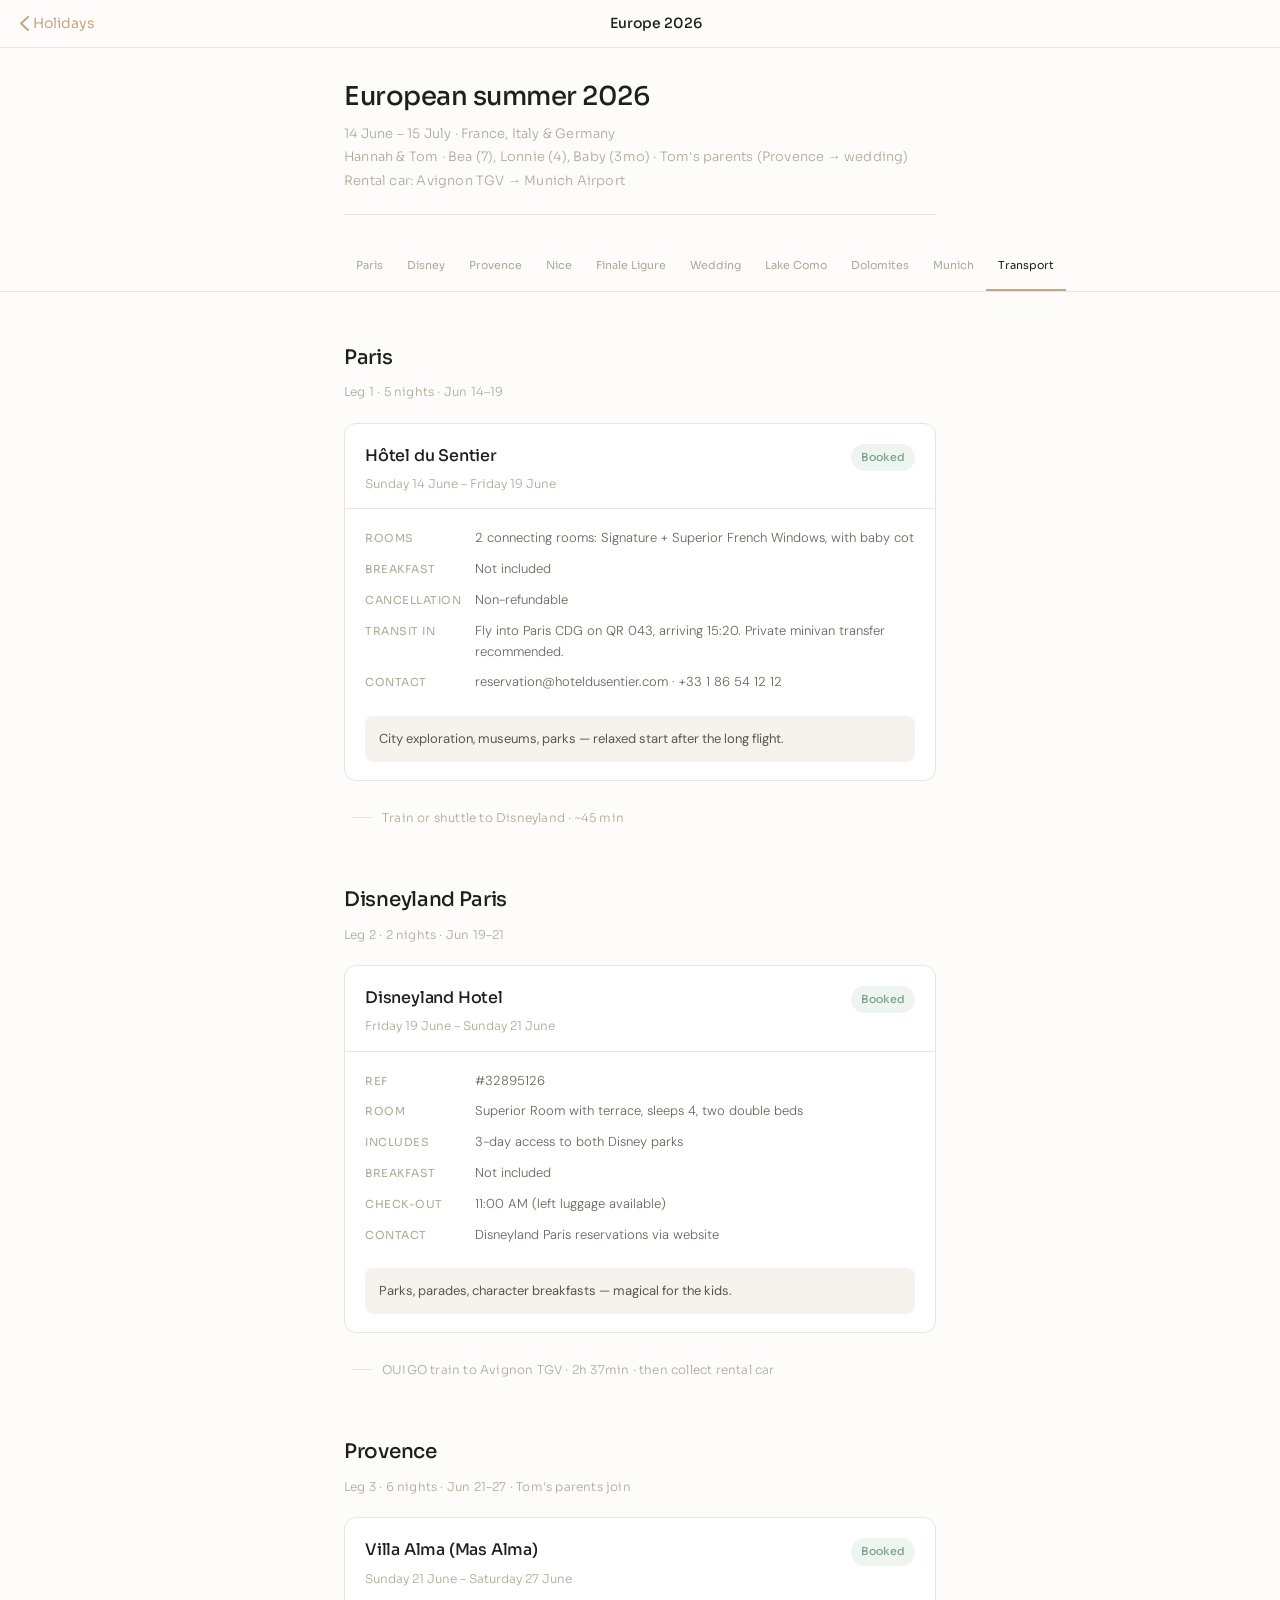
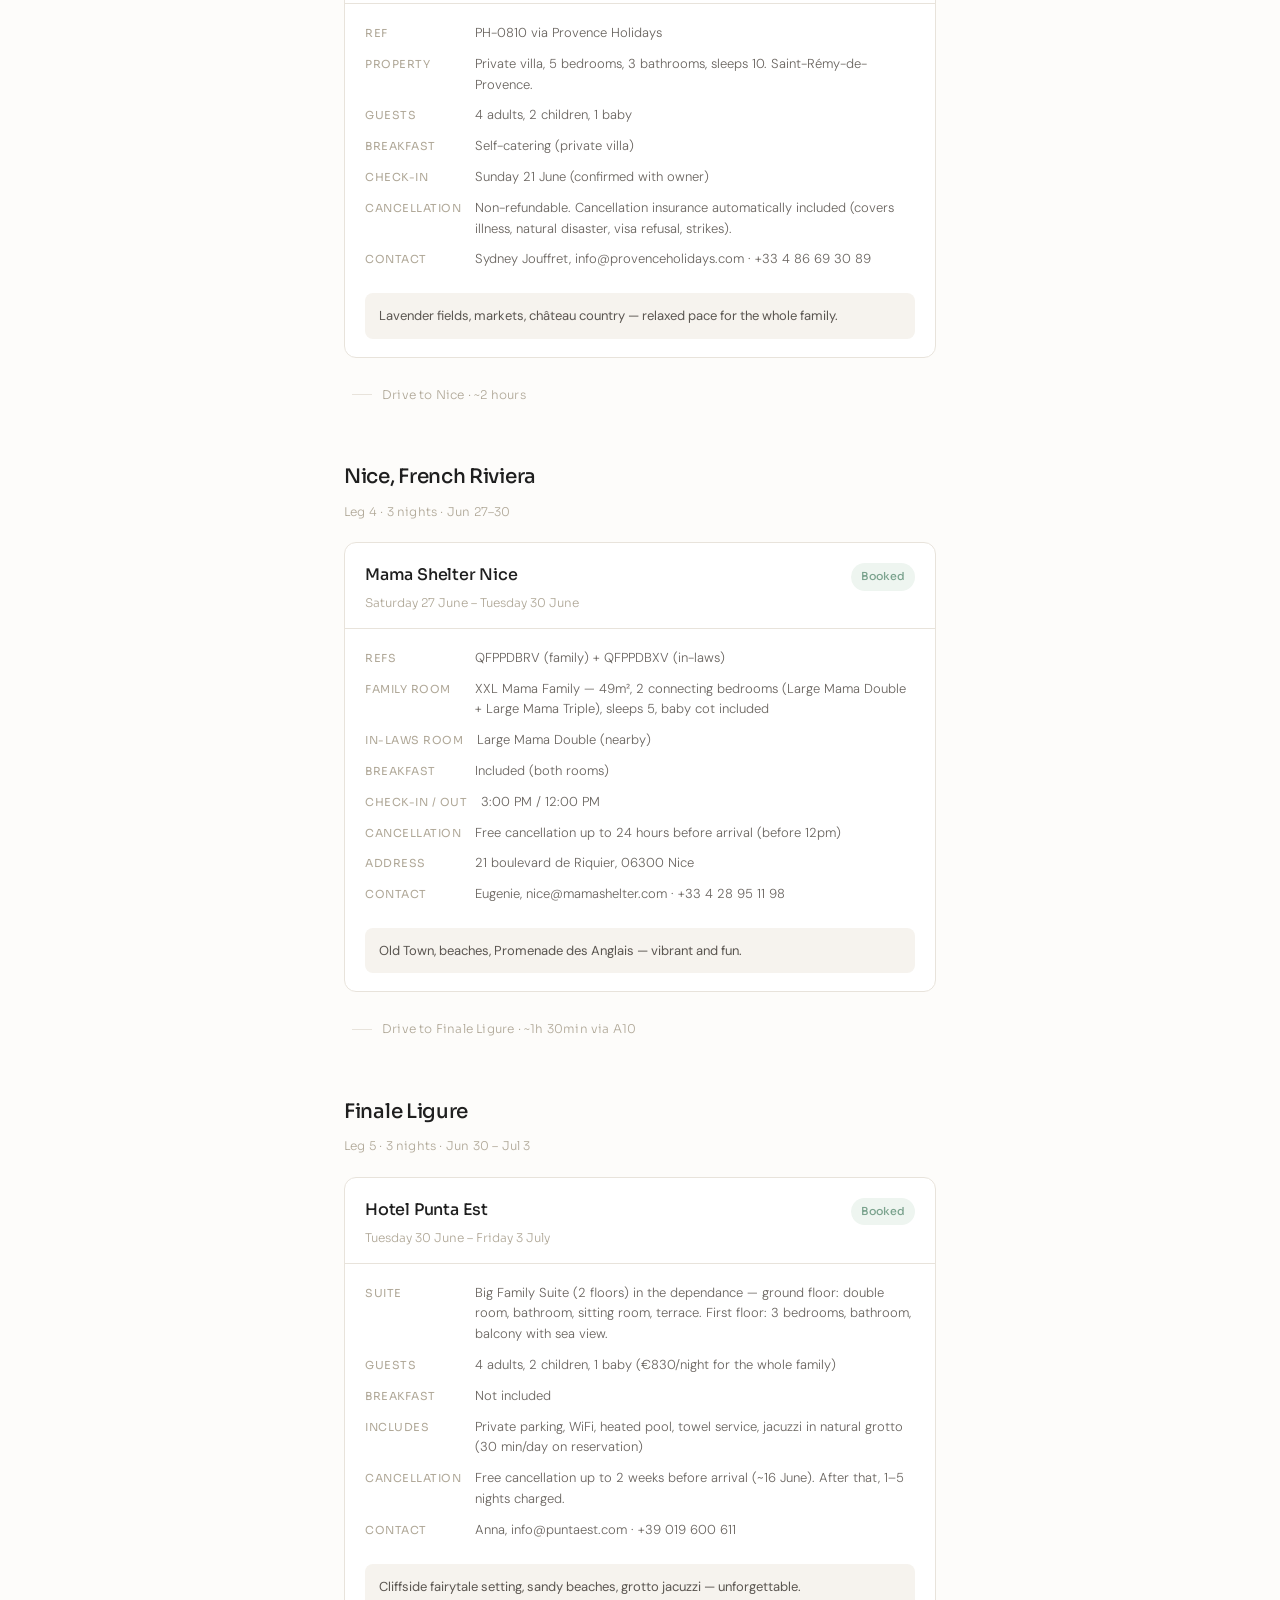
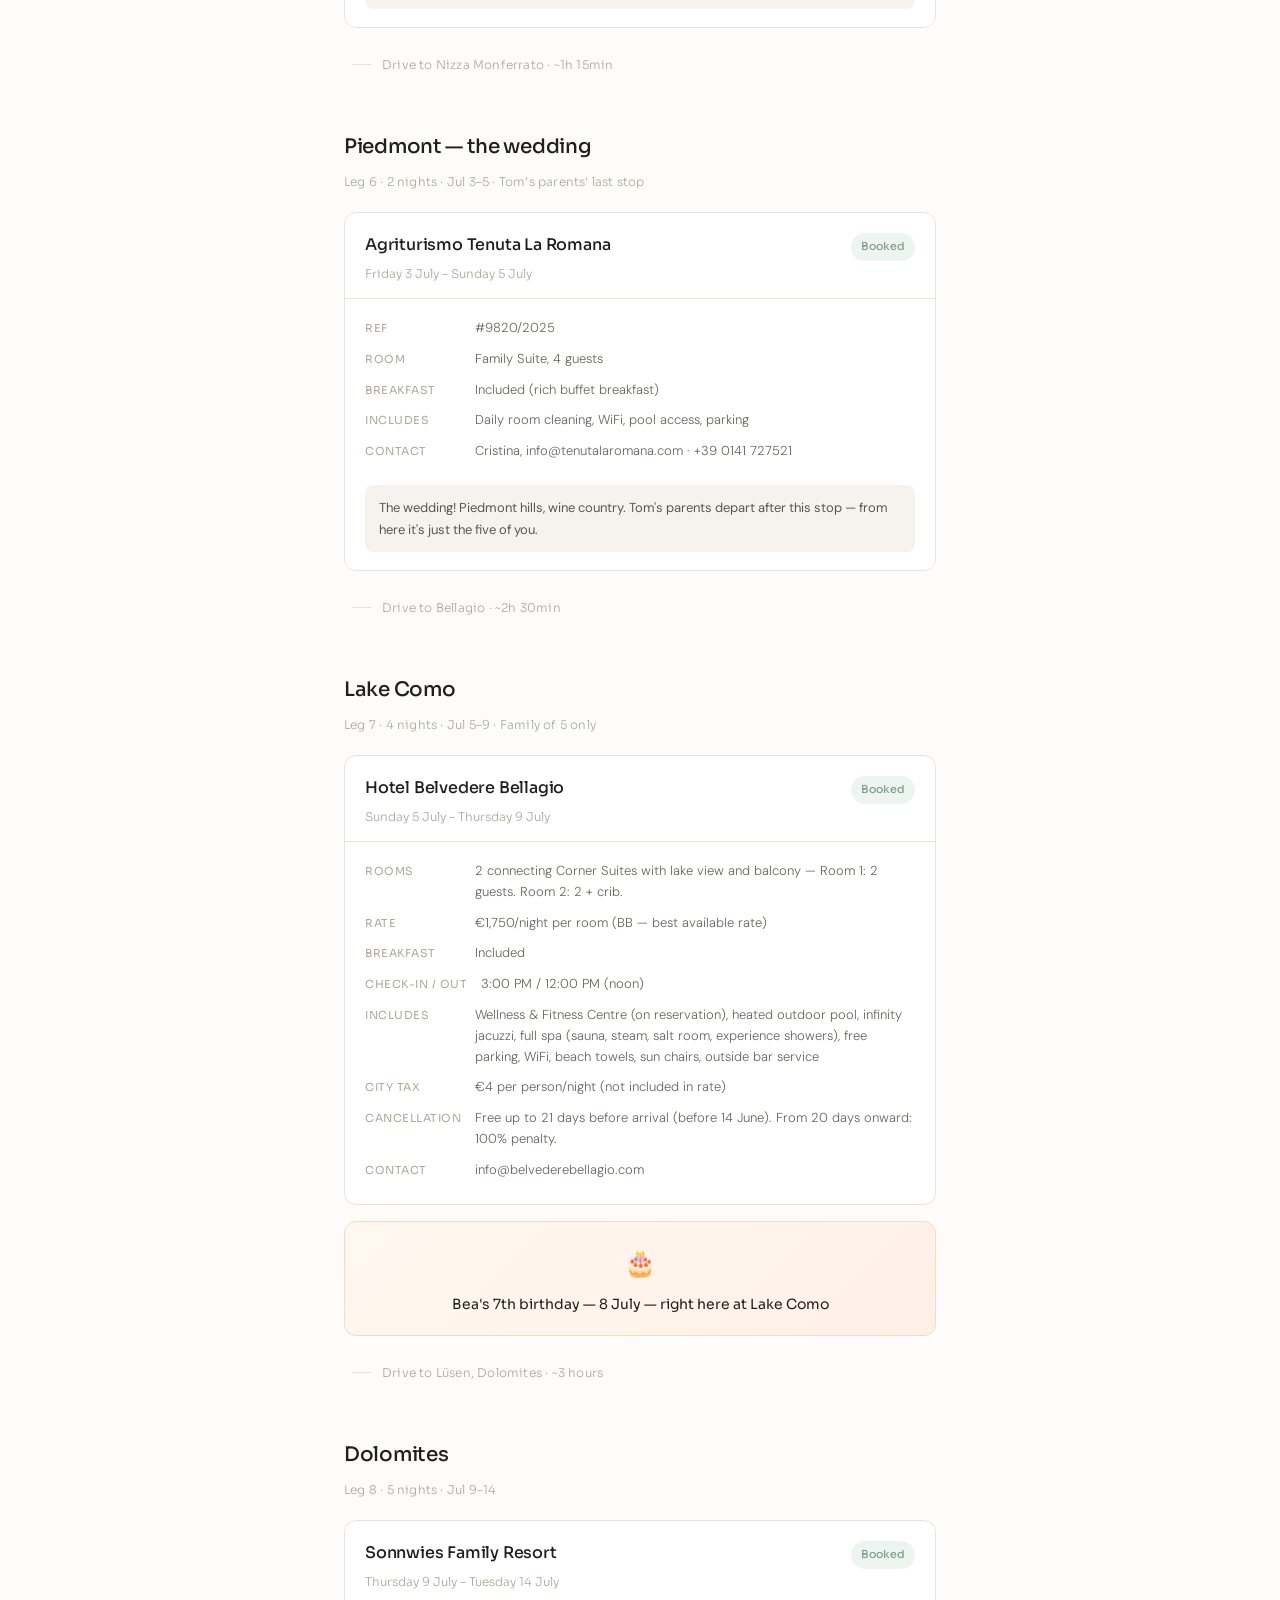
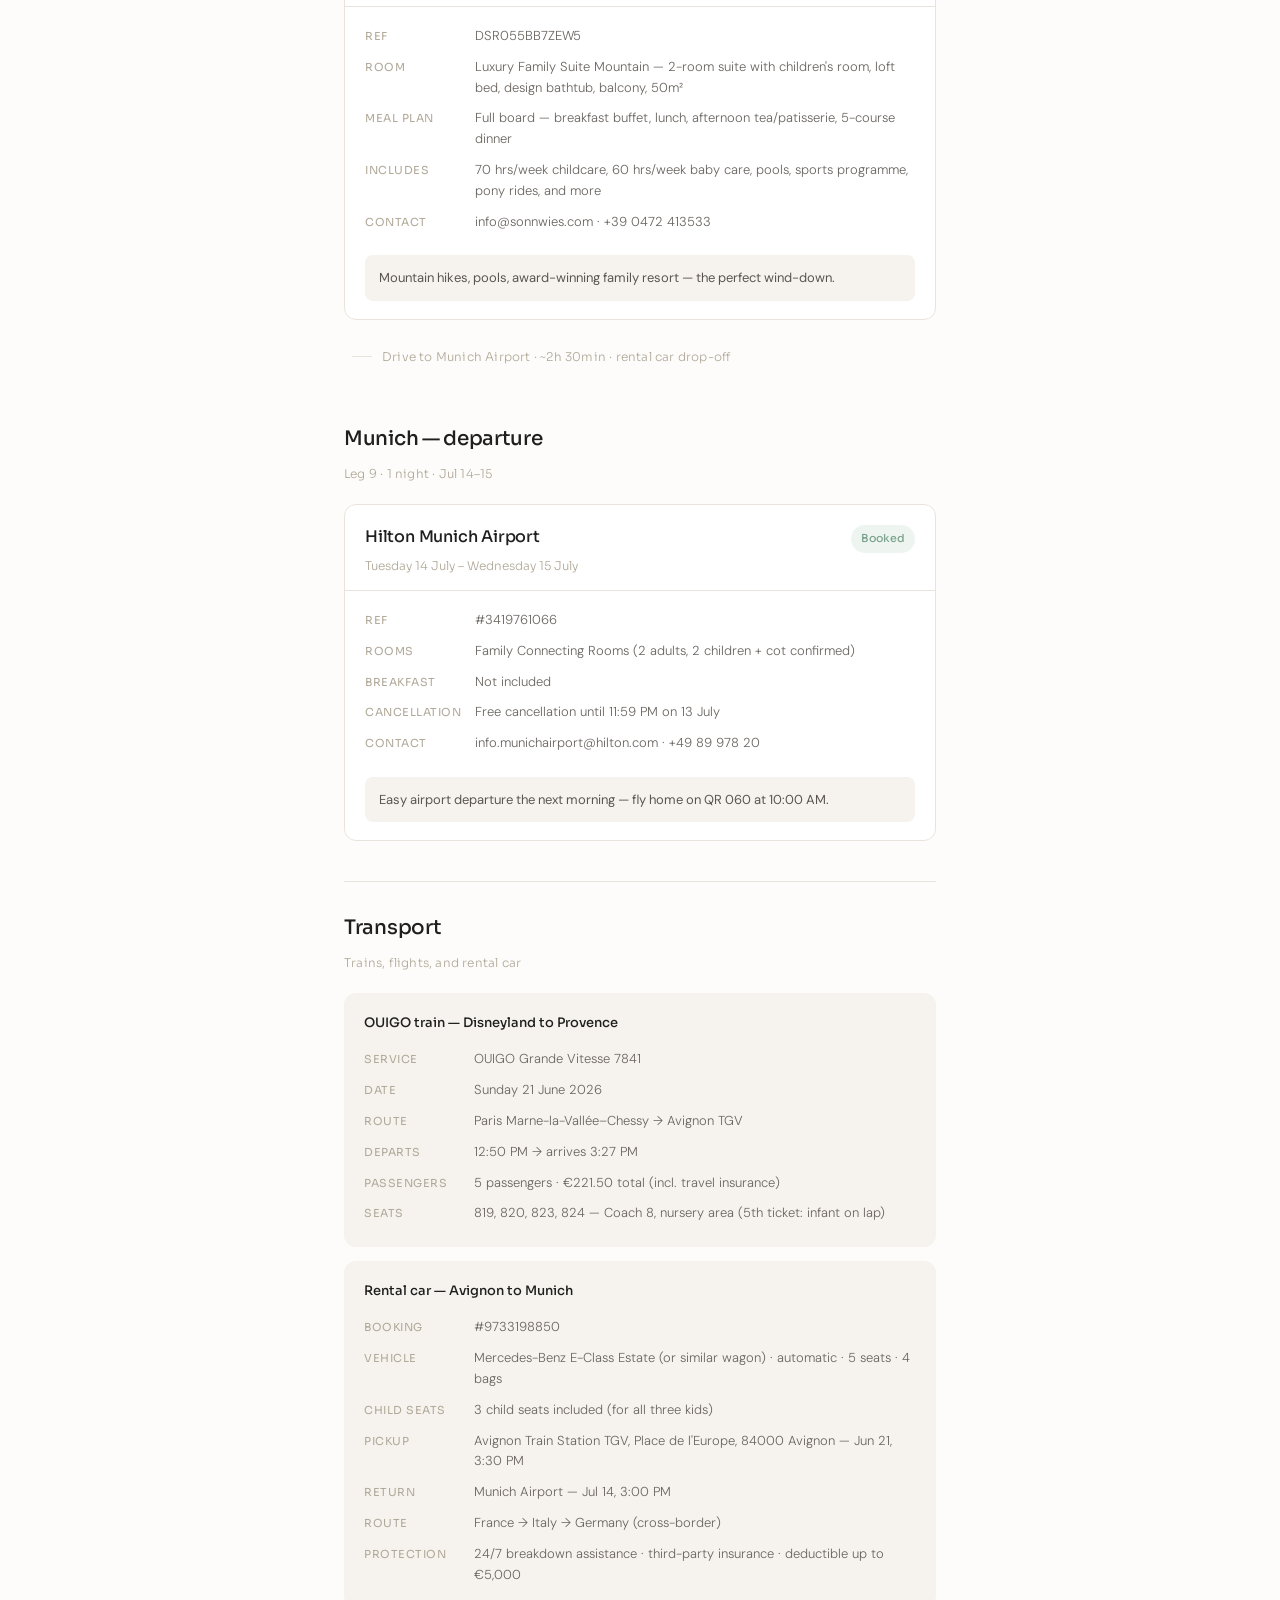
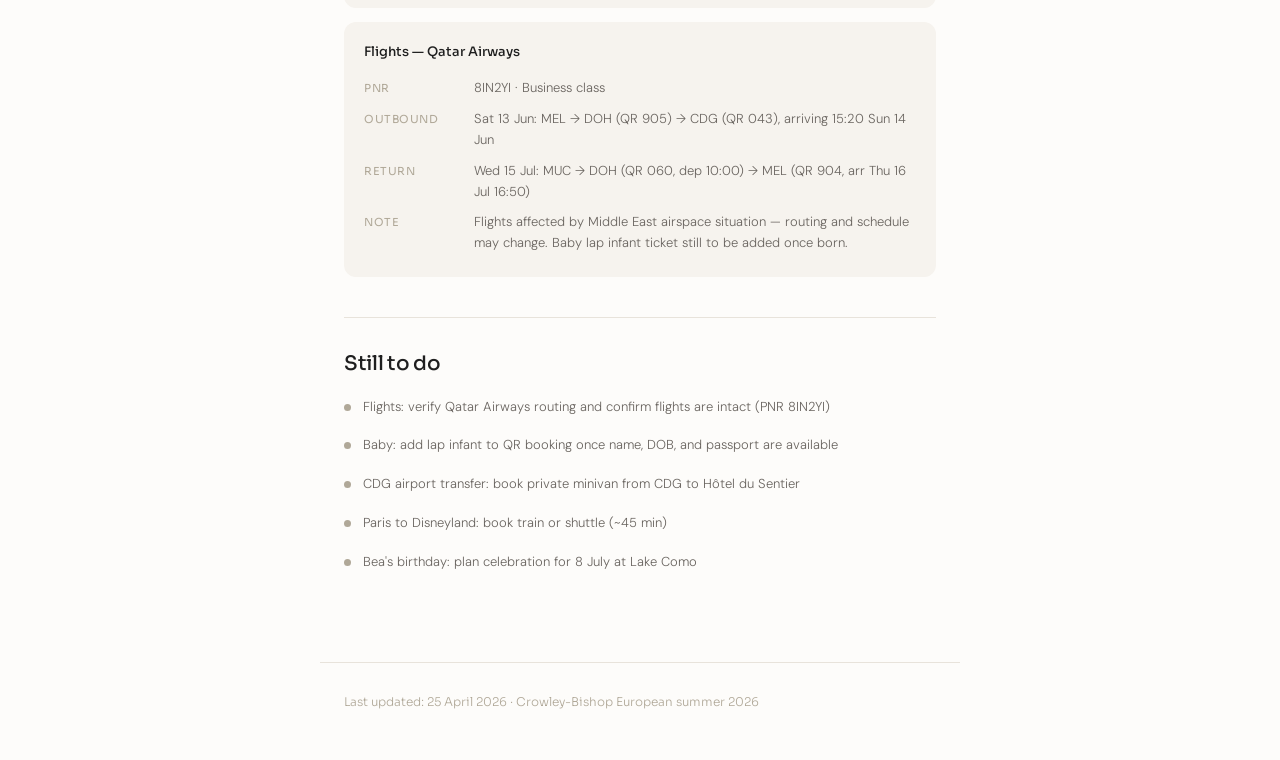
==== europe-2026.html @ 737104ac "Add files via upload" ====
<!DOCTYPE html>
<html lang="en">
<head>
<meta charset="UTF-8">
<meta name="viewport" content="width=device-width, initial-scale=1.0, viewport-fit=cover">
<title>European Summer 2026 — Hannah</title>
<link rel="manifest" href="/manifest.json">
<meta name="apple-mobile-web-app-capable" content="yes">
<meta name="apple-mobile-web-app-status-bar-style" content="default">
<meta name="apple-mobile-web-app-title" content="Hannah">
<meta name="theme-color" content="#FDFCFA">
<link rel="preconnect" href="https://fonts.googleapis.com">
<link href="https://fonts.googleapis.com/css2?family=Sora:wght@300;400;500&family=DM+Sans:opsz,wght@9..40,300;9..40,400;9..40,500&display=swap" rel="stylesheet">
<link rel="stylesheet" href="style.css">
<style>
  /* --- HERO --- */
  .hero {
    padding: 32px 24px 28px;
    max-width: 640px;
    margin: 0 auto;
    animation: fadeUp 0.8s ease both;
  }
  .hero h1 {
    font-family: var(--font-heading);
    font-weight: 500;
    font-size: 26px;
    color: var(--title);
    letter-spacing: -0.5px;
    line-height: 1.3;
    margin-bottom: 8px;
  }
  .hero .subtitle {
    font-family: var(--font-heading);
    font-weight: 300;
    font-size: 13px;
    color: var(--subtitle);
    letter-spacing: 0.2px;
    line-height: 1.8;
  }
  .hero .divider {
    width: 100%;
    height: 1px;
    background: var(--divider);
    margin: 22px 0 0;
  }

  /* --- ITINERARY NAV (scrollable, below site nav) --- */
  .sticky-nav {
    position: sticky;
    top: var(--nav-height);
    z-index: 100;
    background: rgba(253, 252, 250, 0.92);
    backdrop-filter: blur(12px);
    -webkit-backdrop-filter: blur(12px);
    border-bottom: 1px solid var(--divider);
    overflow-x: auto;
    scrollbar-width: none;
  }
  .sticky-nav::-webkit-scrollbar { display: none; }
  .nav-track {
    display: flex;
    gap: 0;
    max-width: 640px;
    margin: 0 auto;
    padding: 0 24px;
  }
  .nav-dot {
    flex-shrink: 0;
    padding: 13px 12px;
    font-family: var(--font-heading);
    font-size: 11px;
    font-weight: 400;
    color: var(--subtitle);
    cursor: pointer;
    border-bottom: 2px solid transparent;
    transition: all 0.3s ease;
    white-space: nowrap;
    text-decoration: none;
  }
  .nav-dot:hover, .nav-dot.active {
    color: var(--title);
    border-bottom-color: var(--accent-warm);
  }

  /* --- MAIN CONTENT --- */
  .content {
    max-width: 640px;
    margin: 0 auto;
    padding: 0 24px 80px;
  }

  /* --- SECTION HEADINGS --- */
  .section-heading {
    font-family: var(--font-heading);
    font-weight: 500;
    font-size: 20px;
    color: var(--title);
    margin: 48px 0 6px;
    letter-spacing: -0.3px;
  }
  .section-sub {
    font-family: var(--font-heading);
    font-weight: 300;
    font-size: 12px;
    color: var(--subtitle);
    margin-bottom: 20px;
    letter-spacing: 0.2px;
  }

  /* --- CARDS --- */
  .card {
    background: #fff;
    border: 1px solid var(--divider);
    border-radius: 12px;
    margin-bottom: 20px;
    overflow: hidden;
    animation: fadeUp 0.6s ease both;
  }
  .card-header {
    padding: 18px 20px 14px;
    display: flex;
    justify-content: space-between;
    align-items: flex-start;
    gap: 12px;
    border-bottom: 1px solid var(--divider);
  }
  .card-header-left { flex: 1; }
  .card-title {
    font-family: var(--font-heading);
    font-weight: 500;
    font-size: 16px;
    color: var(--title);
    letter-spacing: -0.2px;
  }
  .card-dates {
    font-family: var(--font-heading);
    font-weight: 300;
    font-size: 12px;
    color: var(--subtitle);
    margin-top: 3px;
  }
  .badge {
    font-family: var(--font-heading);
    font-size: 11px;
    font-weight: 500;
    padding: 4px 10px;
    border-radius: 20px;
    white-space: nowrap;
    flex-shrink: 0;
    margin-top: 2px;
  }
  .badge-booked { background: var(--badge-booked-bg); color: var(--badge-booked); }
  .badge-action { background: var(--badge-action-bg); color: var(--badge-action); }

  .card-body { padding: 14px 20px 18px; }
  .detail-row {
    display: flex;
    padding: 5px 0;
    gap: 14px;
    align-items: baseline;
  }
  .detail-label {
    font-family: var(--font-heading);
    font-weight: 400;
    font-size: 11px;
    color: var(--subtitle);
    text-transform: uppercase;
    letter-spacing: 0.5px;
    min-width: 96px;
    flex-shrink: 0;
  }
  .detail-value {
    font-size: 13px;
    color: var(--body);
    line-height: 1.6;
  }
  .detail-value.highlight {
    color: var(--title);
    font-weight: 400;
  }
  .card-note {
    background: var(--callout-bg);
    margin: 0 20px 18px;
    padding: 12px 14px;
    border-radius: 8px;
    font-size: 13px;
    font-weight: 400;
    color: var(--callout-text);
    line-height: 1.65;
  }

  /* --- TRANSIT PILLS --- */
  .transit {
    display: flex;
    align-items: center;
    gap: 10px;
    padding: 6px 0 6px 8px;
    margin-bottom: 20px;
  }
  .transit-line {
    width: 20px;
    height: 1px;
    background: var(--divider);
    flex-shrink: 0;
  }
  .transit-text {
    font-family: var(--font-heading);
    font-size: 12px;
    font-weight: 300;
    color: var(--subtitle);
    letter-spacing: 0.2px;
  }

  /* --- BIRTHDAY CALLOUT --- */
  .birthday-callout {
    background: linear-gradient(135deg, #FFF8F0 0%, #FFF0E6 100%);
    border: 1px solid #F0DCC8;
    border-radius: 12px;
    padding: 18px 20px;
    margin: -4px 0 20px;
    text-align: center;
  }
  .birthday-callout .emoji { font-size: 26px; margin-bottom: 6px; }
  .birthday-callout .text {
    font-family: var(--font-heading);
    font-size: 14px;
    font-weight: 400;
    color: var(--title);
  }

  /* --- INFO CARDS (transport section) --- */
  .info-card {
    background: var(--callout-bg);
    border-radius: 12px;
    padding: 18px 20px;
    margin-bottom: 14px;
  }
  .info-card-title {
    font-family: var(--font-heading);
    font-weight: 500;
    font-size: 13px;
    color: var(--title);
    margin-bottom: 10px;
  }

  /* --- TODO LIST --- */
  .open-items {
    margin-top: 40px;
    padding-top: 28px;
    border-top: 1px solid var(--divider);
  }
  .todo-item {
    display: flex;
    gap: 12px;
    padding: 9px 0;
    align-items: flex-start;
  }
  .todo-dot {
    width: 7px;
    height: 7px;
    border-radius: 50%;
    margin-top: 7px;
    flex-shrink: 0;
    background: var(--subtitle);
  }
  .todo-text { font-size: 13px; line-height: 1.6; }

  /* --- FOOTER --- */
  .footer {
    max-width: 640px;
    margin: 0 auto;
    padding: 28px 24px 48px;
    border-top: 1px solid var(--divider);
    font-family: var(--font-heading);
    font-size: 12px;
    font-weight: 300;
    color: var(--subtitle);
  }

  /* --- RESPONSIVE --- */
  @media (max-width: 480px) {
    .hero { padding: 28px 20px 22px; }
    .hero h1 { font-size: 22px; }
    .content { padding: 0 20px 60px; }
    .nav-track { padding: 0 16px; }
    .card-header { padding: 14px 16px 12px; }
    .card-body { padding: 12px 16px 16px; }
    .card-note { margin: 0 16px 16px; }
    .detail-row { flex-direction: column; gap: 2px; }
    .detail-label { min-width: unset; }
    .info-card { padding: 16px; }
  }
</style>
</head>
<body>

<!-- Site nav -->
<nav class="site-nav">
  <a class="site-nav-back" href="holidays.html">
    <svg viewBox="0 0 9 15"><polyline points="8,1 1,7.5 8,14"/></svg>
    Holidays
  </a>
  <span class="site-nav-title">Europe 2026</span>
</nav>

<!-- HERO -->
<div class="hero">
  <h1>European summer 2026</h1>
  <div class="subtitle">
    14 June – 15 July  ·  France, Italy &amp; Germany<br>
    Hannah &amp; Tom  ·  Bea (7), Lonnie (4), Baby (3mo)  ·  Tom's parents (Provence → wedding)<br>
    Rental car: Avignon TGV → Munich Airport
  </div>
  <div class="divider"></div>
</div>

<!-- ITINERARY NAV -->
<nav class="sticky-nav">
  <div class="nav-track">
    <a class="nav-dot" href="#paris">Paris</a>
    <a class="nav-dot" href="#disney">Disney</a>
    <a class="nav-dot" href="#provence">Provence</a>
    <a class="nav-dot" href="#nice">Nice</a>
    <a class="nav-dot" href="#finale">Finale Ligure</a>
    <a class="nav-dot" href="#wedding">Wedding</a>
    <a class="nav-dot" href="#como">Lake Como</a>
    <a class="nav-dot" href="#dolomites">Dolomites</a>
    <a class="nav-dot" href="#munich">Munich</a>
    <a class="nav-dot" href="#transport">Transport</a>
  </div>
</nav>

<div class="content">

  <!-- 1. PARIS -->
  <div id="paris">
    <h2 class="section-heading">Paris</h2>
    <div class="section-sub">Leg 1  ·  5 nights  ·  Jun 14–19</div>
  </div>

  <div class="card" style="animation-delay:0.05s">
    <div class="card-header">
      <div class="card-header-left">
        <div class="card-title">Hôtel du Sentier</div>
        <div class="card-dates">Sunday 14 June – Friday 19 June</div>
      </div>
      <span class="badge badge-booked">Booked</span>
    </div>
    <div class="card-body">
      <div class="detail-row"><span class="detail-label">Rooms</span><span class="detail-value">2 connecting rooms: Signature + Superior French Windows, with baby cot</span></div>
      <div class="detail-row"><span class="detail-label">Breakfast</span><span class="detail-value">Not included</span></div>
      <div class="detail-row"><span class="detail-label">Cancellation</span><span class="detail-value">Non-refundable</span></div>
      <div class="detail-row"><span class="detail-label">Transit in</span><span class="detail-value">Fly into Paris CDG on QR 043, arriving 15:20. Private minivan transfer recommended.</span></div>
      <div class="detail-row"><span class="detail-label">Contact</span><span class="detail-value">reservation@hoteldusentier.com · +33 1 86 54 12 12</span></div>
    </div>
    <div class="card-note">City exploration, museums, parks — relaxed start after the long flight.</div>
  </div>

  <div class="transit">
    <div class="transit-line"></div>
    <span class="transit-text">Train or shuttle to Disneyland · ~45 min</span>
  </div>

  <!-- 2. DISNEYLAND -->
  <div id="disney">
    <h2 class="section-heading">Disneyland Paris</h2>
    <div class="section-sub">Leg 2  ·  2 nights  ·  Jun 19–21</div>
  </div>

  <div class="card" style="animation-delay:0.1s">
    <div class="card-header">
      <div class="card-header-left">
        <div class="card-title">Disneyland Hotel</div>
        <div class="card-dates">Friday 19 June – Sunday 21 June</div>
      </div>
      <span class="badge badge-booked">Booked</span>
    </div>
    <div class="card-body">
      <div class="detail-row"><span class="detail-label">Ref</span><span class="detail-value">#32895126</span></div>
      <div class="detail-row"><span class="detail-label">Room</span><span class="detail-value">Superior Room with terrace, sleeps 4, two double beds</span></div>
      <div class="detail-row"><span class="detail-label">Includes</span><span class="detail-value">3-day access to both Disney parks</span></div>
      <div class="detail-row"><span class="detail-label">Breakfast</span><span class="detail-value">Not included</span></div>
      <div class="detail-row"><span class="detail-label">Check-out</span><span class="detail-value">11:00 AM (left luggage available)</span></div>
      <div class="detail-row"><span class="detail-label">Contact</span><span class="detail-value">Disneyland Paris reservations via website</span></div>
    </div>
    <div class="card-note">Parks, parades, character breakfasts — magical for the kids.</div>
  </div>

  <div class="transit">
    <div class="transit-line"></div>
    <span class="transit-text">OUIGO train to Avignon TGV · 2h 37min · then collect rental car</span>
  </div>

  <!-- 3. PROVENCE -->
  <div id="provence">
    <h2 class="section-heading">Provence</h2>
    <div class="section-sub">Leg 3  ·  6 nights  ·  Jun 21–27  ·  Tom's parents join</div>
  </div>

  <div class="card" style="animation-delay:0.15s">
    <div class="card-header">
      <div class="card-header-left">
        <div class="card-title">Villa Alma (Mas Alma)</div>
        <div class="card-dates">Sunday 21 June – Saturday 27 June</div>
      </div>
      <span class="badge badge-booked">Booked</span>
    </div>
    <div class="card-body">
      <div class="detail-row"><span class="detail-label">Ref</span><span class="detail-value">PH-0810 via Provence Holidays</span></div>
      <div class="detail-row"><span class="detail-label">Property</span><span class="detail-value">Private villa, 5 bedrooms, 3 bathrooms, sleeps 10. Saint-Rémy-de-Provence.</span></div>
      <div class="detail-row"><span class="detail-label">Guests</span><span class="detail-value">4 adults, 2 children, 1 baby</span></div>
      <div class="detail-row"><span class="detail-label">Breakfast</span><span class="detail-value">Self-catering (private villa)</span></div>
      <div class="detail-row"><span class="detail-label">Check-in</span><span class="detail-value">Sunday 21 June (confirmed with owner)</span></div>
      <div class="detail-row"><span class="detail-label">Cancellation</span><span class="detail-value">Non-refundable. Cancellation insurance automatically included (covers illness, natural disaster, visa refusal, strikes).</span></div>
      <div class="detail-row"><span class="detail-label">Contact</span><span class="detail-value">Sydney Jouffret, info@provenceholidays.com · +33 4 86 69 30 89</span></div>
    </div>
    <div class="card-note">Lavender fields, markets, château country — relaxed pace for the whole family.</div>
  </div>

  <div class="transit">
    <div class="transit-line"></div>
    <span class="transit-text">Drive to Nice · ~2 hours</span>
  </div>

  <!-- 4. NICE -->
  <div id="nice">
    <h2 class="section-heading">Nice, French Riviera</h2>
    <div class="section-sub">Leg 4  ·  3 nights  ·  Jun 27–30</div>
  </div>

  <div class="card" style="animation-delay:0.2s">
    <div class="card-header">
      <div class="card-header-left">
        <div class="card-title">Mama Shelter Nice</div>
        <div class="card-dates">Saturday 27 June – Tuesday 30 June</div>
      </div>
      <span class="badge badge-booked">Booked</span>
    </div>
    <div class="card-body">
      <div class="detail-row"><span class="detail-label">Refs</span><span class="detail-value">QFPPDBRV (family) + QFPPDBXV (in-laws)</span></div>
      <div class="detail-row"><span class="detail-label">Family room</span><span class="detail-value">XXL Mama Family — 49m², 2 connecting bedrooms (Large Mama Double + Large Mama Triple), sleeps 5, baby cot included</span></div>
      <div class="detail-row"><span class="detail-label">In-laws room</span><span class="detail-value">Large Mama Double (nearby)</span></div>
      <div class="detail-row"><span class="detail-label">Breakfast</span><span class="detail-value">Included (both rooms)</span></div>
      <div class="detail-row"><span class="detail-label">Check-in / out</span><span class="detail-value">3:00 PM / 12:00 PM</span></div>
      <div class="detail-row"><span class="detail-label">Cancellation</span><span class="detail-value">Free cancellation up to 24 hours before arrival (before 12pm)</span></div>
      <div class="detail-row"><span class="detail-label">Address</span><span class="detail-value">21 boulevard de Riquier, 06300 Nice</span></div>
      <div class="detail-row"><span class="detail-label">Contact</span><span class="detail-value">Eugenie, nice@mamashelter.com · +33 4 28 95 11 98</span></div>
    </div>
    <div class="card-note">Old Town, beaches, Promenade des Anglais — vibrant and fun.</div>
  </div>

  <div class="transit">
    <div class="transit-line"></div>
    <span class="transit-text">Drive to Finale Ligure · ~1h 30min via A10</span>
  </div>

  <!-- 5. FINALE LIGURE -->
  <div id="finale">
    <h2 class="section-heading">Finale Ligure</h2>
    <div class="section-sub">Leg 5  ·  3 nights  ·  Jun 30 – Jul 3</div>
  </div>

  <div class="card" style="animation-delay:0.25s">
    <div class="card-header">
      <div class="card-header-left">
        <div class="card-title">Hotel Punta Est</div>
        <div class="card-dates">Tuesday 30 June – Friday 3 July</div>
      </div>
      <span class="badge badge-booked">Booked</span>
    </div>
    <div class="card-body">
      <div class="detail-row"><span class="detail-label">Suite</span><span class="detail-value">Big Family Suite (2 floors) in the dependance — ground floor: double room, bathroom, sitting room, terrace. First floor: 3 bedrooms, bathroom, balcony with sea view.</span></div>
      <div class="detail-row"><span class="detail-label">Guests</span><span class="detail-value">4 adults, 2 children, 1 baby (€830/night for the whole family)</span></div>
      <div class="detail-row"><span class="detail-label">Breakfast</span><span class="detail-value">Not included</span></div>
      <div class="detail-row"><span class="detail-label">Includes</span><span class="detail-value">Private parking, WiFi, heated pool, towel service, jacuzzi in natural grotto (30 min/day on reservation)</span></div>
      <div class="detail-row"><span class="detail-label">Cancellation</span><span class="detail-value">Free cancellation up to 2 weeks before arrival (~16 June). After that, 1–5 nights charged.</span></div>
      <div class="detail-row"><span class="detail-label">Contact</span><span class="detail-value">Anna, info@puntaest.com · +39 019 600 611</span></div>
    </div>
    <div class="card-note">Cliffside fairytale setting, sandy beaches, grotto jacuzzi — unforgettable.</div>
  </div>

  <div class="transit">
    <div class="transit-line"></div>
    <span class="transit-text">Drive to Nizza Monferrato · ~1h 15min</span>
  </div>

  <!-- 6. WEDDING -->
  <div id="wedding">
    <h2 class="section-heading">Piedmont — the wedding</h2>
    <div class="section-sub">Leg 6  ·  2 nights  ·  Jul 3–5  ·  Tom's parents' last stop</div>
  </div>

  <div class="card" style="animation-delay:0.3s">
    <div class="card-header">
      <div class="card-header-left">
        <div class="card-title">Agriturismo Tenuta La Romana</div>
        <div class="card-dates">Friday 3 July – Sunday 5 July</div>
      </div>
      <span class="badge badge-booked">Booked</span>
    </div>
    <div class="card-body">
      <div class="detail-row"><span class="detail-label">Ref</span><span class="detail-value">#9820/2025</span></div>
      <div class="detail-row"><span class="detail-label">Room</span><span class="detail-value">Family Suite, 4 guests</span></div>
      <div class="detail-row"><span class="detail-label">Breakfast</span><span class="detail-value">Included (rich buffet breakfast)</span></div>
      <div class="detail-row"><span class="detail-label">Includes</span><span class="detail-value">Daily room cleaning, WiFi, pool access, parking</span></div>
      <div class="detail-row"><span class="detail-label">Contact</span><span class="detail-value">Cristina, info@tenutalaromana.com · +39 0141 727521</span></div>
    </div>
    <div class="card-note">The wedding! Piedmont hills, wine country. Tom's parents depart after this stop — from here it's just the five of you.</div>
  </div>

  <div class="transit">
    <div class="transit-line"></div>
    <span class="transit-text">Drive to Bellagio · ~2h 30min</span>
  </div>

  <!-- 7. LAKE COMO -->
  <div id="como">
    <h2 class="section-heading">Lake Como</h2>
    <div class="section-sub">Leg 7  ·  4 nights  ·  Jul 5–9  ·  Family of 5 only</div>
  </div>

  <div class="card" style="animation-delay:0.35s">
    <div class="card-header">
      <div class="card-header-left">
        <div class="card-title">Hotel Belvedere Bellagio</div>
        <div class="card-dates">Sunday 5 July – Thursday 9 July</div>
      </div>
      <span class="badge badge-booked">Booked</span>
    </div>
    <div class="card-body">
      <div class="detail-row"><span class="detail-label">Rooms</span><span class="detail-value">2 connecting Corner Suites with lake view and balcony — Room 1: 2 guests. Room 2: 2 + crib.</span></div>
      <div class="detail-row"><span class="detail-label">Rate</span><span class="detail-value">€1,750/night per room (BB — best available rate)</span></div>
      <div class="detail-row"><span class="detail-label">Breakfast</span><span class="detail-value">Included</span></div>
      <div class="detail-row"><span class="detail-label">Check-in / out</span><span class="detail-value">3:00 PM / 12:00 PM (noon)</span></div>
      <div class="detail-row"><span class="detail-label">Includes</span><span class="detail-value">Wellness &amp; Fitness Centre (on reservation), heated outdoor pool, infinity jacuzzi, full spa (sauna, steam, salt room, experience showers), free parking, WiFi, beach towels, sun chairs, outside bar service</span></div>
      <div class="detail-row"><span class="detail-label">City tax</span><span class="detail-value">€4 per person/night (not included in rate)</span></div>
      <div class="detail-row"><span class="detail-label">Cancellation</span><span class="detail-value">Free up to 21 days before arrival (before 14 June). From 20 days onward: 100% penalty.</span></div>
      <div class="detail-row"><span class="detail-label">Contact</span><span class="detail-value">info@belvederebellagio.com</span></div>
    </div>
  </div>

  <div class="birthday-callout">
    <div class="emoji">🎂</div>
    <div class="text">Bea's 7th birthday — 8 July — right here at Lake Como</div>
  </div>

  <div class="transit">
    <div class="transit-line"></div>
    <span class="transit-text">Drive to Lüsen, Dolomites · ~3 hours</span>
  </div>

  <!-- 8. DOLOMITES -->
  <div id="dolomites">
    <h2 class="section-heading">Dolomites</h2>
    <div class="section-sub">Leg 8  ·  5 nights  ·  Jul 9–14</div>
  </div>

  <div class="card" style="animation-delay:0.4s">
    <div class="card-header">
      <div class="card-header-left">
        <div class="card-title">Sonnwies Family Resort</div>
        <div class="card-dates">Thursday 9 July – Tuesday 14 July</div>
      </div>
      <span class="badge badge-booked">Booked</span>
    </div>
    <div class="card-body">
      <div class="detail-row"><span class="detail-label">Ref</span><span class="detail-value">DSR055BB7ZEW5</span></div>
      <div class="detail-row"><span class="detail-label">Room</span><span class="detail-value">Luxury Family Suite Mountain — 2-room suite with children's room, loft bed, design bathtub, balcony, 50m²</span></div>
      <div class="detail-row"><span class="detail-label">Meal plan</span><span class="detail-value">Full board — breakfast buffet, lunch, afternoon tea/patisserie, 5-course dinner</span></div>
      <div class="detail-row"><span class="detail-label">Includes</span><span class="detail-value">70 hrs/week childcare, 60 hrs/week baby care, pools, sports programme, pony rides, and more</span></div>
      <div class="detail-row"><span class="detail-label">Contact</span><span class="detail-value">info@sonnwies.com · +39 0472 413533</span></div>
    </div>
    <div class="card-note">Mountain hikes, pools, award-winning family resort — the perfect wind-down.</div>
  </div>

  <div class="transit">
    <div class="transit-line"></div>
    <span class="transit-text">Drive to Munich Airport · ~2h 30min · rental car drop-off</span>
  </div>

  <!-- 9. MUNICH -->
  <div id="munich">
    <h2 class="section-heading">Munich — departure</h2>
    <div class="section-sub">Leg 9  ·  1 night  ·  Jul 14–15</div>
  </div>

  <div class="card" style="animation-delay:0.45s">
    <div class="card-header">
      <div class="card-header-left">
        <div class="card-title">Hilton Munich Airport</div>
        <div class="card-dates">Tuesday 14 July – Wednesday 15 July</div>
      </div>
      <span class="badge badge-booked">Booked</span>
    </div>
    <div class="card-body">
      <div class="detail-row"><span class="detail-label">Ref</span><span class="detail-value">#3419761066</span></div>
      <div class="detail-row"><span class="detail-label">Rooms</span><span class="detail-value">Family Connecting Rooms (2 adults, 2 children + cot confirmed)</span></div>
      <div class="detail-row"><span class="detail-label">Breakfast</span><span class="detail-value">Not included</span></div>
      <div class="detail-row"><span class="detail-label">Cancellation</span><span class="detail-value">Free cancellation until 11:59 PM on 13 July</span></div>
      <div class="detail-row"><span class="detail-label">Contact</span><span class="detail-value">info.munichairport@hilton.com · +49 89 978 20</span></div>
    </div>
    <div class="card-note">Easy airport departure the next morning — fly home on QR 060 at 10:00 AM.</div>
  </div>

  <!-- TRANSPORT -->
  <div id="transport" class="open-items">
    <h2 class="section-heading" style="margin-top:0">Transport</h2>
    <div class="section-sub">Trains, flights, and rental car</div>

    <div class="info-card">
      <div class="info-card-title">OUIGO train — Disneyland to Provence</div>
      <div class="detail-row"><span class="detail-label">Service</span><span class="detail-value">OUIGO Grande Vitesse 7841</span></div>
      <div class="detail-row"><span class="detail-label">Date</span><span class="detail-value">Sunday 21 June 2026</span></div>
      <div class="detail-row"><span class="detail-label">Route</span><span class="detail-value">Paris Marne-la-Vallée–Chessy → Avignon TGV</span></div>
      <div class="detail-row"><span class="detail-label">Departs</span><span class="detail-value">12:50 PM → arrives 3:27 PM</span></div>
      <div class="detail-row"><span class="detail-label">Passengers</span><span class="detail-value">5 passengers · €221.50 total (incl. travel insurance)</span></div>
      <div class="detail-row"><span class="detail-label">Seats</span><span class="detail-value">819, 820, 823, 824 — Coach 8, nursery area (5th ticket: infant on lap)</span></div>
    </div>

    <div class="info-card">
      <div class="info-card-title">Rental car — Avignon to Munich</div>
      <div class="detail-row"><span class="detail-label">Booking</span><span class="detail-value">#9733198850</span></div>
      <div class="detail-row"><span class="detail-label">Vehicle</span><span class="detail-value">Mercedes-Benz E-Class Estate (or similar wagon) · automatic · 5 seats · 4 bags</span></div>
      <div class="detail-row"><span class="detail-label">Child seats</span><span class="detail-value">3 child seats included (for all three kids)</span></div>
      <div class="detail-row"><span class="detail-label">Pickup</span><span class="detail-value">Avignon Train Station TGV, Place de l'Europe, 84000 Avignon — Jun 21, 3:30 PM</span></div>
      <div class="detail-row"><span class="detail-label">Return</span><span class="detail-value">Munich Airport — Jul 14, 3:00 PM</span></div>
      <div class="detail-row"><span class="detail-label">Route</span><span class="detail-value">France → Italy → Germany (cross-border)</span></div>
      <div class="detail-row"><span class="detail-label">Protection</span><span class="detail-value">24/7 breakdown assistance · third-party insurance · deductible up to €5,000</span></div>
    </div>

    <div class="info-card">
      <div class="info-card-title">Flights — Qatar Airways</div>
      <div class="detail-row"><span class="detail-label">PNR</span><span class="detail-value">8IN2YI · Business class</span></div>
      <div class="detail-row"><span class="detail-label">Outbound</span><span class="detail-value">Sat 13 Jun: MEL → DOH (QR 905) → CDG (QR 043), arriving 15:20 Sun 14 Jun</span></div>
      <div class="detail-row"><span class="detail-label">Return</span><span class="detail-value">Wed 15 Jul: MUC → DOH (QR 060, dep 10:00) → MEL (QR 904, arr Thu 16 Jul 16:50)</span></div>
      <div class="detail-row"><span class="detail-label">Note</span><span class="detail-value">Flights affected by Middle East airspace situation — routing and schedule may change. Baby lap infant ticket still to be added once born.</span></div>
    </div>
  </div>

  <!-- STILL TO DO -->
  <div class="open-items">
    <h2 class="section-heading" style="margin-top:0">Still to do</h2>
    <div class="todo-item">
      <div class="todo-dot"></div>
      <div class="todo-text">Flights: verify Qatar Airways routing and confirm flights are intact (PNR 8IN2YI)</div>
    </div>
    <div class="todo-item">
      <div class="todo-dot"></div>
      <div class="todo-text">Baby: add lap infant to QR booking once name, DOB, and passport are available</div>
    </div>
    <div class="todo-item">
      <div class="todo-dot"></div>
      <div class="todo-text">CDG airport transfer: book private minivan from CDG to Hôtel du Sentier</div>
    </div>
    <div class="todo-item">
      <div class="todo-dot"></div>
      <div class="todo-text">Paris to Disneyland: book train or shuttle (~45 min)</div>
    </div>
    <div class="todo-item">
      <div class="todo-dot"></div>
      <div class="todo-text">Bea's birthday: plan celebration for 8 July at Lake Como</div>
    </div>
  </div>

</div>

<!-- FOOTER -->
<div class="footer">
  Last updated: 25 April 2026 · Crowley-Bishop European summer 2026
</div>

<script>
  // Itinerary nav: highlight active section on scroll
  const navDots = document.querySelectorAll('.nav-dot');
  const sections = [];
  navDots.forEach(dot => {
    const target = document.querySelector(dot.getAttribute('href'));
    if (target) sections.push({ el: target, dot });
  });

  const observer = new IntersectionObserver((entries) => {
    entries.forEach(entry => {
      if (entry.isIntersecting) {
        navDots.forEach(d => d.classList.remove('active'));
        const match = sections.find(s => s.el === entry.target);
        if (match) {
          match.dot.classList.add('active');
          match.dot.scrollIntoView({ behavior: 'smooth', block: 'nearest', inline: 'center' });
        }
      }
    });
  }, { rootMargin: '-96px 0px -65% 0px', threshold: 0.1 });

  sections.forEach(s => observer.observe(s.el));

  if ('serviceWorker' in navigator) {
    navigator.serviceWorker.register('/sw.js').catch(() => {});
  }
</script>

</body>
</html>
---- style.css ----
/* =============================================
   Shared design tokens & layout — Hannah's site
   ============================================= */

:root {
  --bg: #FDFCFA;
  --title: #1F1F1F;
  --body: #6A6560;
  --subtitle: #B0A898;
  --divider: #E8E3DB;
  --callout-bg: #F6F3EE;
  --callout-text: #5A5550;
  --accent-warm: #C4A882;
  --badge-booked: #7BA38E;
  --badge-booked-bg: #EEF5F0;
  --badge-action: #C4884A;
  --badge-action-bg: #FBF3EB;
  --font-heading: 'Sora', 'Calibri Light', sans-serif;
  --font-body: 'DM Sans', 'Calibri', sans-serif;
  --nav-height: 48px;
}

* { margin: 0; padding: 0; box-sizing: border-box; }
html { scroll-behavior: smooth; }

body {
  font-family: var(--font-body);
  font-weight: 300;
  font-size: 15px;
  color: var(--body);
  background: var(--bg);
  line-height: 1.78;
  -webkit-font-smoothing: antialiased;
  /* Push content below fixed nav + iPhone notch */
  padding-top: calc(var(--nav-height) + env(safe-area-inset-top, 0px));
  padding-bottom: env(safe-area-inset-bottom, 0px);
}

/* ---- SITE NAV BAR (fixed, top of every page) ---- */
.site-nav {
  position: fixed;
  top: env(safe-area-inset-top, 0px);
  left: 0;
  right: 0;
  z-index: 300;
  height: var(--nav-height);
  background: rgba(253, 252, 250, 0.95);
  backdrop-filter: blur(14px);
  -webkit-backdrop-filter: blur(14px);
  border-bottom: 1px solid var(--divider);
  display: flex;
  align-items: center;
  padding: 0 20px;
  gap: 8px;
}

.site-nav-back {
  font-family: var(--font-heading);
  font-size: 14px;
  font-weight: 400;
  color: var(--accent-warm);
  text-decoration: none;
  display: flex;
  align-items: center;
  gap: 4px;
  padding: 8px 8px 8px 0;
  flex-shrink: 0;
}

.site-nav-back svg {
  width: 9px;
  height: 15px;
  stroke: var(--accent-warm);
  fill: none;
  stroke-width: 2;
  stroke-linecap: round;
  stroke-linejoin: round;
}

.site-nav-title {
  font-family: var(--font-heading);
  font-size: 14px;
  font-weight: 500;
  color: var(--title);
  flex: 1;
  text-align: center;
  padding-right: 60px; /* optical centre accounting for back link width */
}

/* ---- ANIMATIONS ---- */
@keyframes fadeUp {
  from { opacity: 0; transform: translateY(14px); }
  to   { opacity: 1; transform: translateY(0); }
}
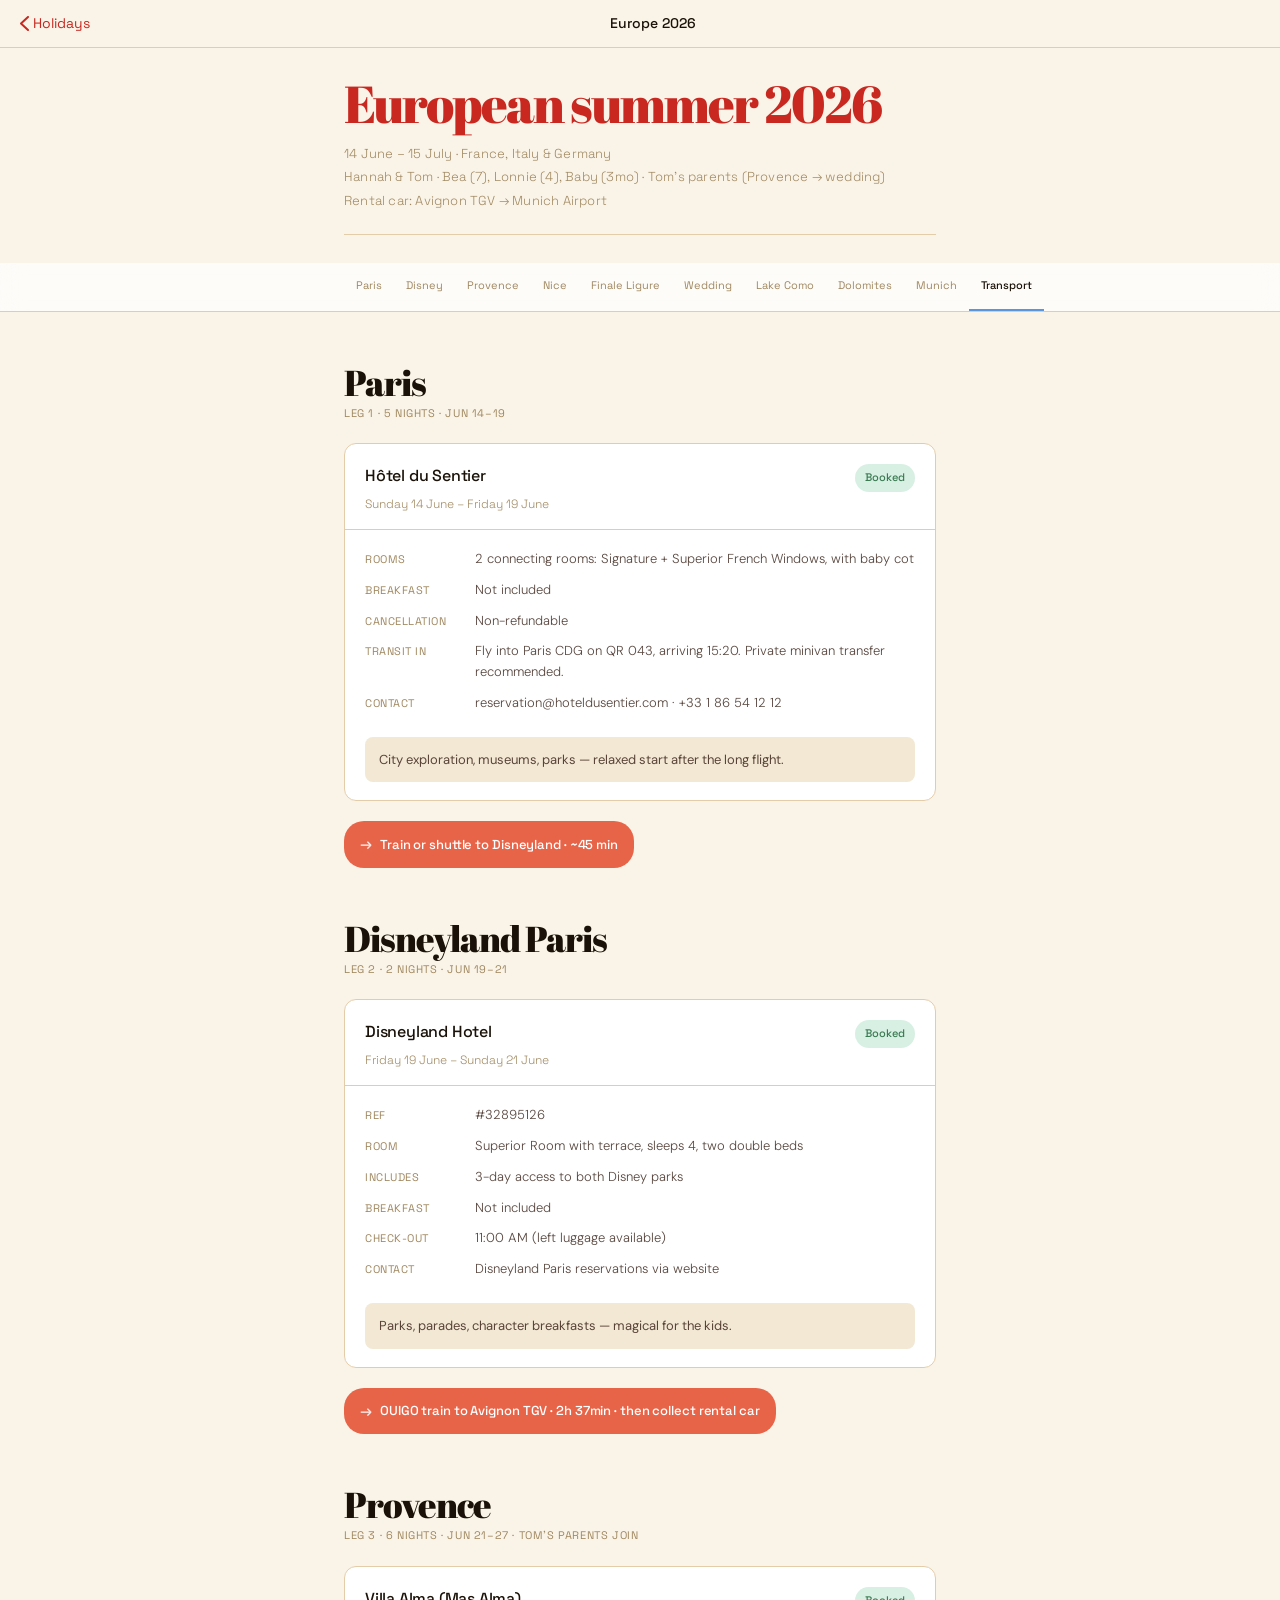
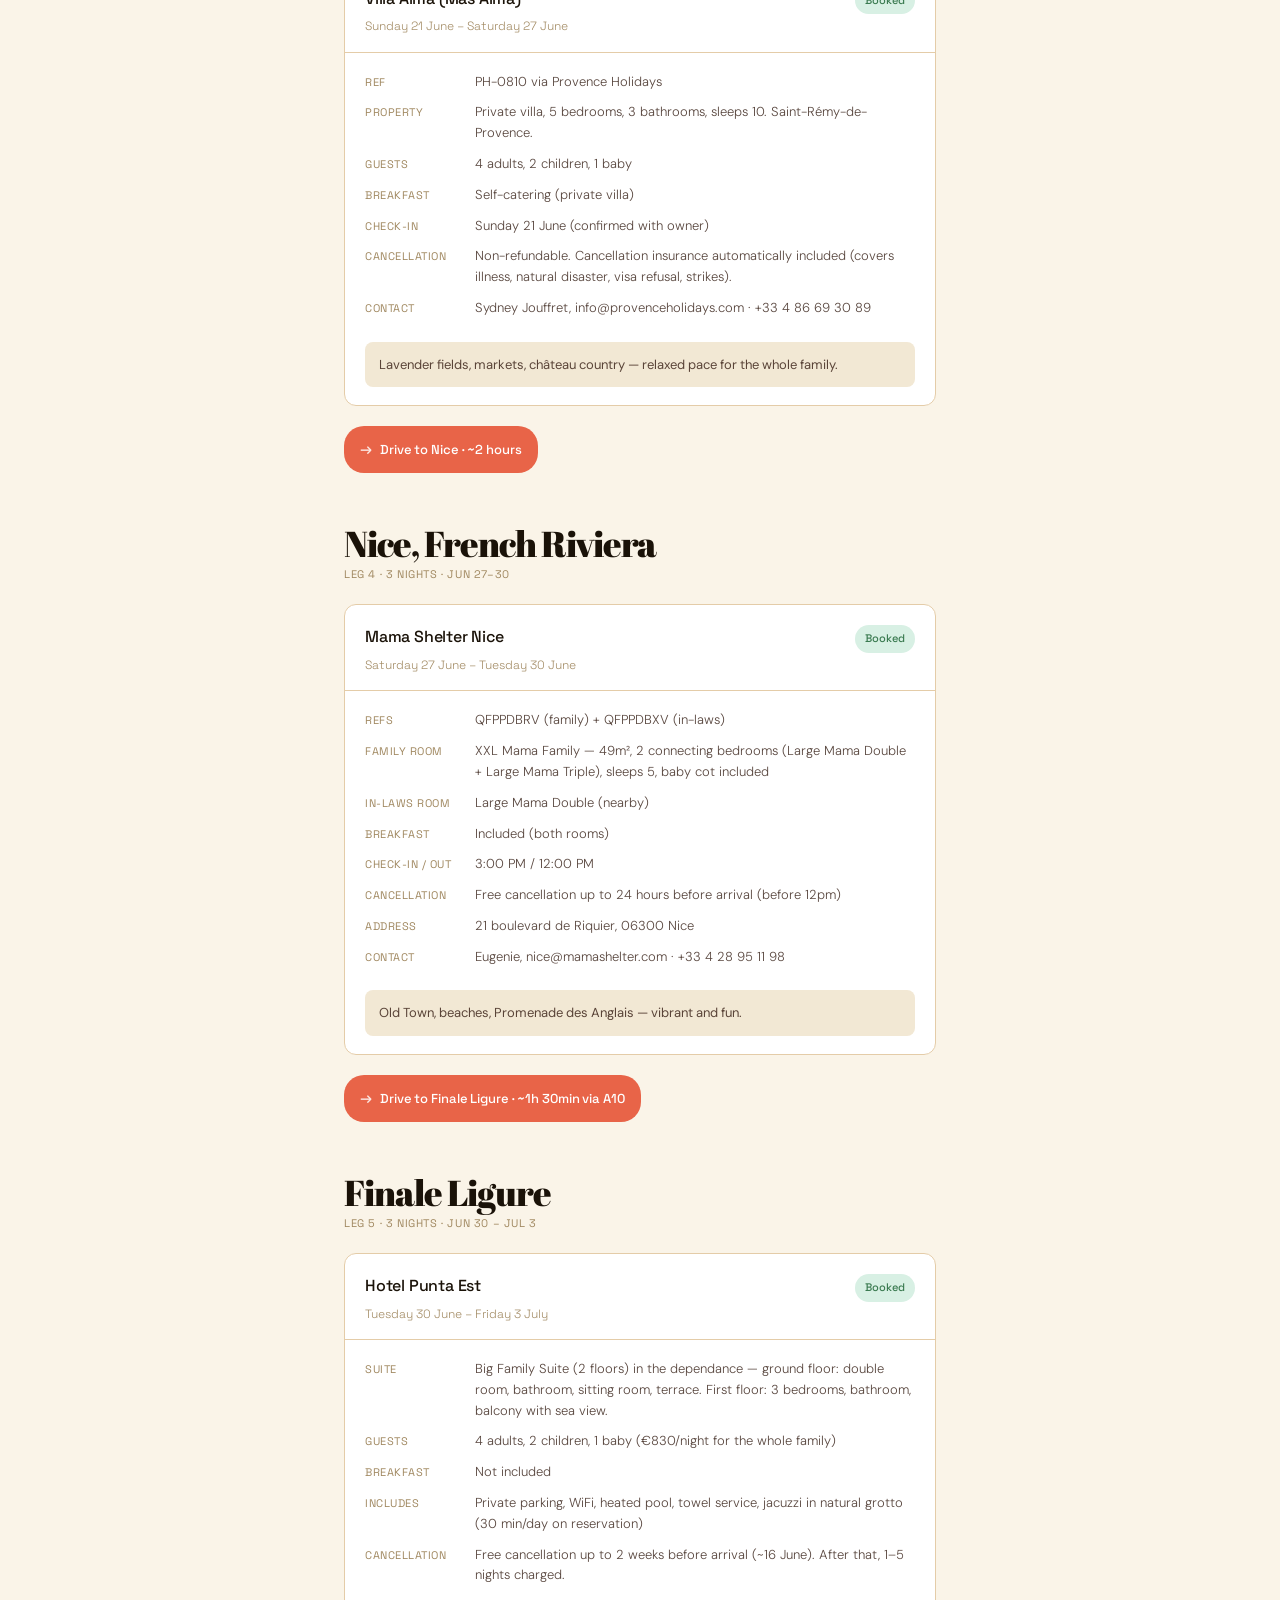
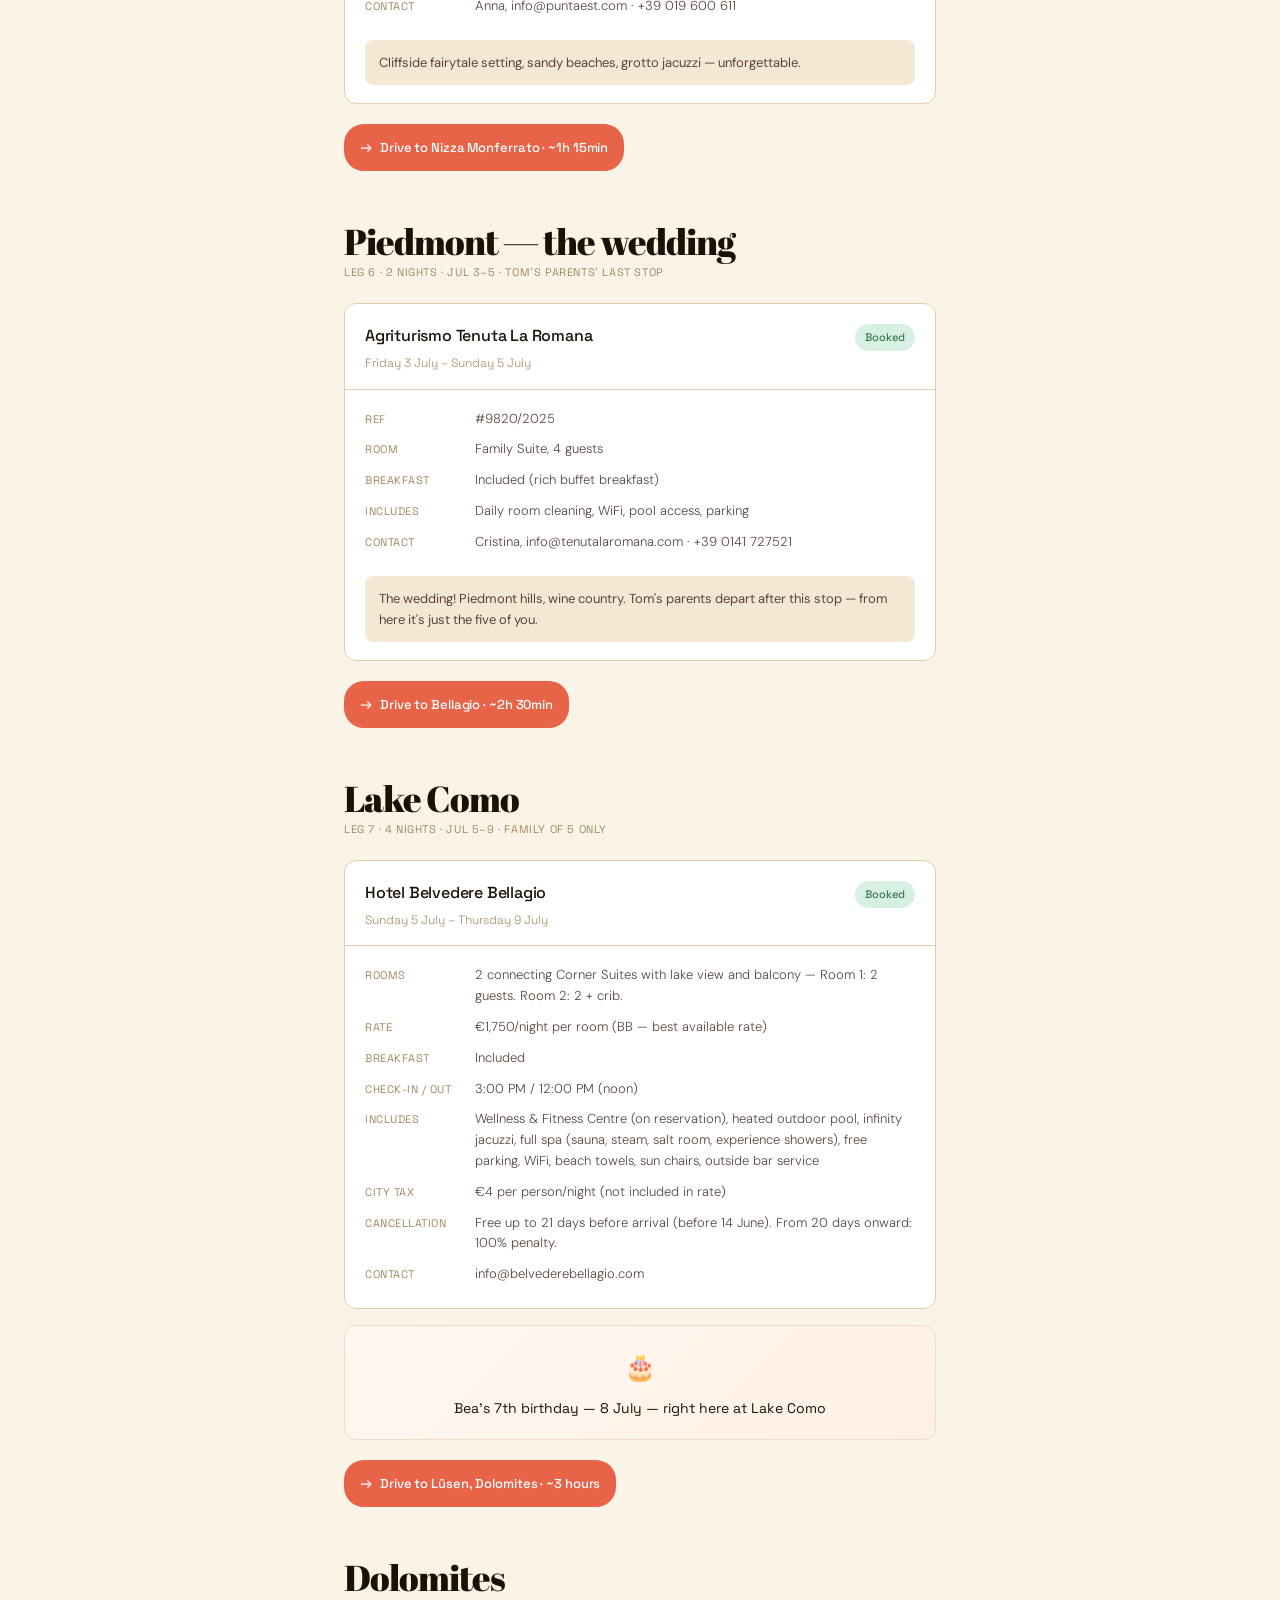
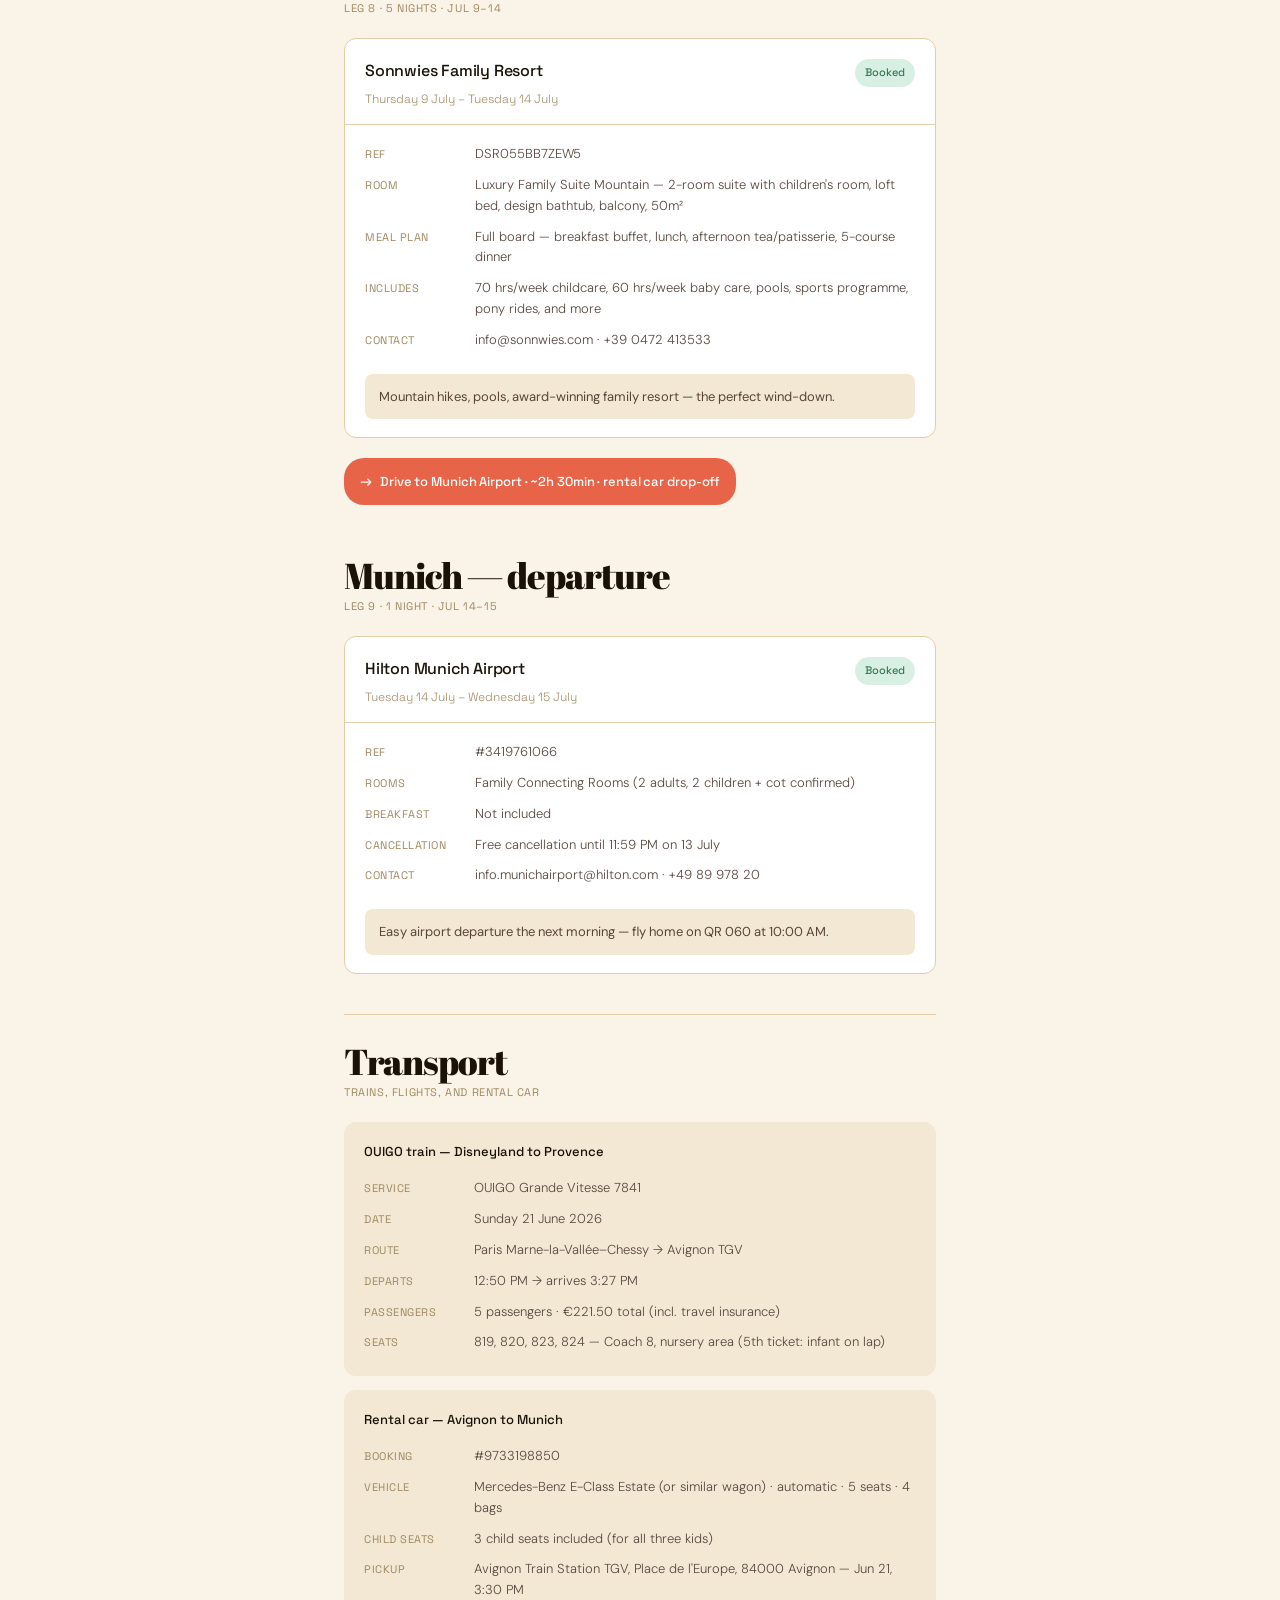
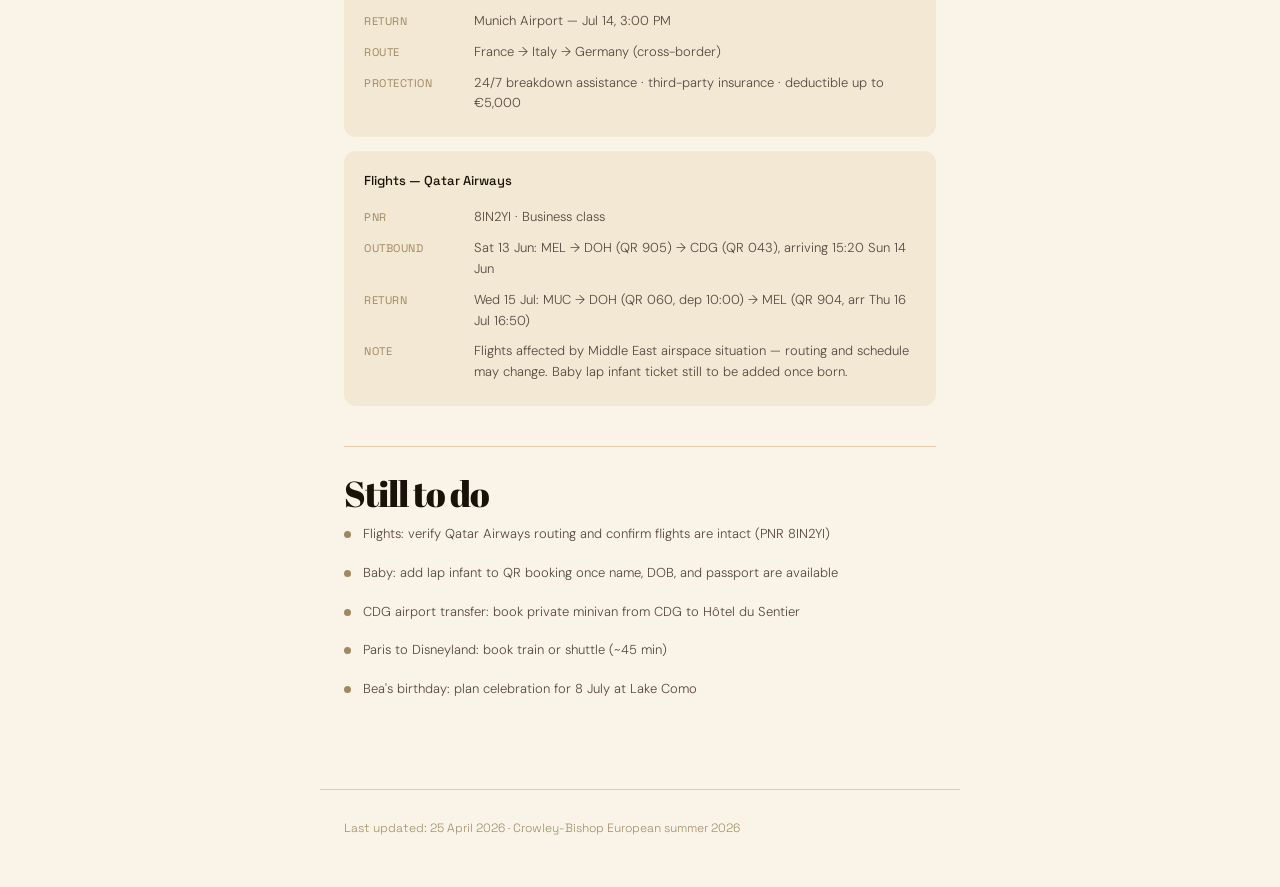
==== commit e9d1ffb8: "Add files via upload" ====
--- a/europe-2026.html
+++ b/europe-2026.html
@@ -10,7 +10,7 @@
 <meta name="apple-mobile-web-app-title" content="Hannah">
 <meta name="theme-color" content="#FDFCFA">
 <link rel="preconnect" href="https://fonts.googleapis.com">
-<link href="https://fonts.googleapis.com/css2?family=Sora:wght@300;400;500&family=DM+Sans:opsz,wght@9..40,300;9..40,400;9..40,500&display=swap" rel="stylesheet">
+<link href="https://fonts.googleapis.com/css2?family=Abril+Fatface&family=Space+Grotesk:wght@400;500;600;700&family=DM+Sans:opsz,wght@9..40,300;9..40,400&display=swap" rel="stylesheet">
 <link rel="stylesheet" href="style.css">
 <style>
   /* --- HERO --- */
@@ -21,13 +21,13 @@
     animation: fadeUp 0.8s ease both;
   }
   .hero h1 {
-    font-family: var(--font-heading);
-    font-weight: 500;
-    font-size: 26px;
-    color: var(--title);
-    letter-spacing: -0.5px;
-    line-height: 1.3;
-    margin-bottom: 8px;
+    font-family: 'Abril Fatface', serif;
+    font-weight: 400;
+    font-size: 52px;
+    color: var(--accent-warm);
+    letter-spacing: -2px;
+    line-height: 0.92;
+    margin-bottom: 14px;
   }
   .hero .subtitle {
     font-family: var(--font-heading);
@@ -79,7 +79,8 @@
   }
   .nav-dot:hover, .nav-dot.active {
     color: var(--title);
-    border-bottom-color: var(--accent-warm);
+    border-bottom-color: #5A96E0;
+    font-weight: 500;
   }
 
   /* --- MAIN CONTENT --- */
@@ -91,20 +92,22 @@
 
   /* --- SECTION HEADINGS --- */
   .section-heading {
-    font-family: var(--font-heading);
-    font-weight: 500;
-    font-size: 20px;
+    font-family: 'Abril Fatface', serif;
+    font-weight: 400;
+    font-size: 36px;
     color: var(--title);
-    margin: 48px 0 6px;
-    letter-spacing: -0.3px;
+    margin: 52px 0 4px;
+    letter-spacing: -1px;
+    line-height: 1;
   }
   .section-sub {
     font-family: var(--font-heading);
-    font-weight: 300;
-    font-size: 12px;
+    font-weight: 400;
+    font-size: 11px;
     color: var(--subtitle);
     margin-bottom: 20px;
-    letter-spacing: 0.2px;
+    letter-spacing: 0.6px;
+    text-transform: uppercase;
   }
 
   /* --- CARDS --- */
@@ -191,24 +194,26 @@
 
   /* --- TRANSIT PILLS --- */
   .transit {
-    display: flex;
+    margin: 4px 0 28px;
+  }
+  .transit-line { display: none; }
+  .transit-text {
+    display: inline-flex;
     align-items: center;
-    gap: 10px;
-    padding: 6px 0 6px 8px;
-    margin-bottom: 20px;
-  }
-  .transit-line {
-    width: 20px;
-    height: 1px;
-    background: var(--divider);
-    flex-shrink: 0;
-  }
-  .transit-text {
-    font-family: var(--font-heading);
-    font-size: 12px;
-    font-weight: 300;
-    color: var(--subtitle);
-    letter-spacing: 0.2px;
+    gap: 8px;
+    font-family: var(--font-heading);
+    font-size: 13px;
+    font-weight: 500;
+    color: #fff;
+    background: #E86448;
+    padding: 10px 16px;
+    border-radius: 20px;
+    letter-spacing: -0.1px;
+  }
+  .transit-text::before {
+    content: "→";
+    font-size: 15px;
+    opacity: 0.85;
   }
 
   /* --- BIRTHDAY CALLOUT --- */
--- a/style.css
+++ b/style.css
@@ -3,20 +3,21 @@
    ============================================= */
 
 :root {
-  --bg: #FDFCFA;
-  --title: #1F1F1F;
-  --body: #6A6560;
-  --subtitle: #B0A898;
-  --divider: #E8E3DB;
-  --callout-bg: #F6F3EE;
-  --callout-text: #5A5550;
-  --accent-warm: #C4A882;
-  --badge-booked: #7BA38E;
-  --badge-booked-bg: #EEF5F0;
-  --badge-action: #C4884A;
-  --badge-action-bg: #FBF3EB;
-  --font-heading: 'Sora', 'Calibri Light', sans-serif;
+  --bg: #FAF4E8;
+  --title: #1A1208;
+  --body: #5A4840;
+  --subtitle: #A08860;
+  --divider: #E4CCA8;
+  --callout-bg: #F2E8D4;
+  --callout-text: #5A4438;
+  --accent-warm: #C82820;
+  --badge-booked: #3A7A50;
+  --badge-booked-bg: #D8F0E4;
+  --badge-action: #B07010;
+  --badge-action-bg: #FBF0D8;
+  --font-heading: 'Space Grotesk', 'Calibri', sans-serif;
   --font-body: 'DM Sans', 'Calibri', sans-serif;
+  --font-display: 'Space Grotesk', sans-serif;
   --nav-height: 48px;
 }
 
@@ -31,7 +32,6 @@
   background: var(--bg);
   line-height: 1.78;
   -webkit-font-smoothing: antialiased;
-  /* Push content below fixed nav + iPhone notch */
   padding-top: calc(var(--nav-height) + env(safe-area-inset-top, 0px));
   padding-bottom: env(safe-area-inset-bottom, 0px);
 }
@@ -44,7 +44,7 @@
   right: 0;
   z-index: 300;
   height: var(--nav-height);
-  background: rgba(253, 252, 250, 0.95);
+  background: rgba(250, 244, 232, 0.95);
   backdrop-filter: blur(14px);
   -webkit-backdrop-filter: blur(14px);
   border-bottom: 1px solid var(--divider);
@@ -84,7 +84,7 @@
   color: var(--title);
   flex: 1;
   text-align: center;
-  padding-right: 60px; /* optical centre accounting for back link width */
+  padding-right: 60px;
 }
 
 /* ---- ANIMATIONS ---- */
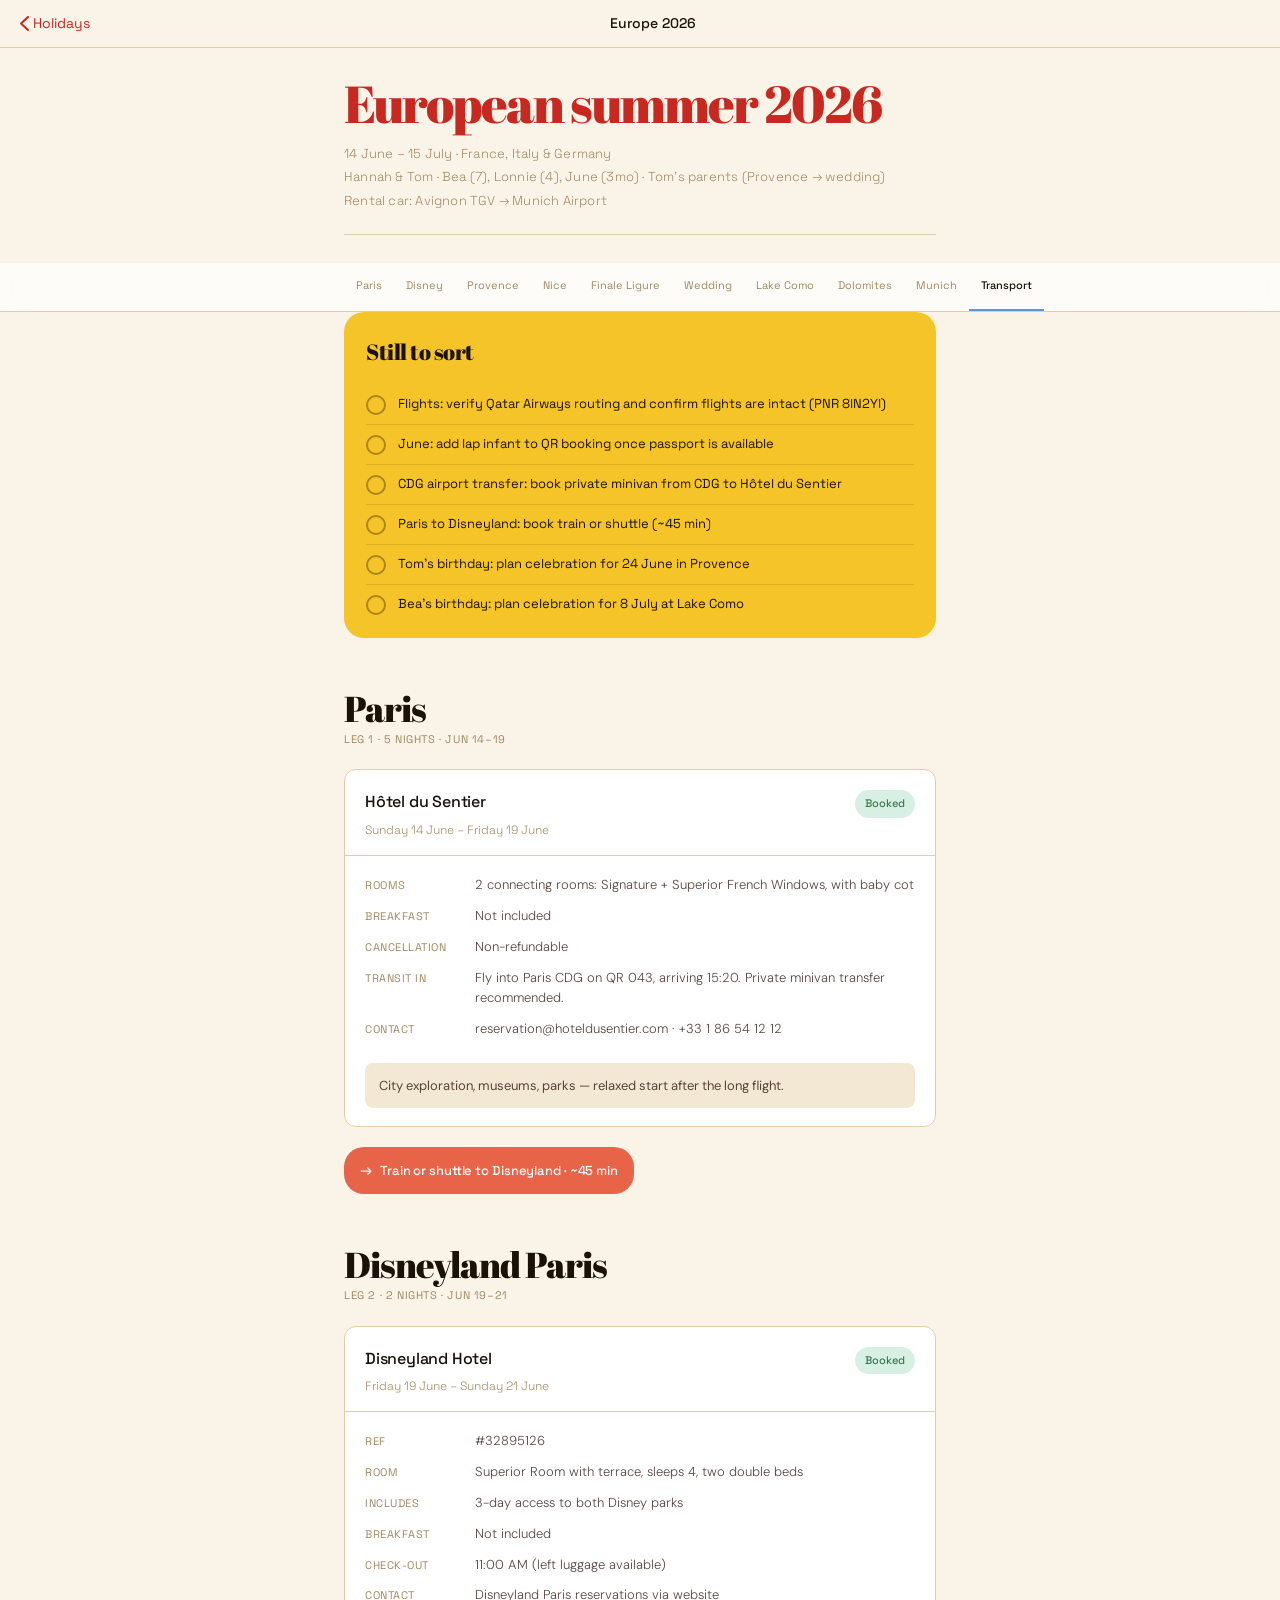
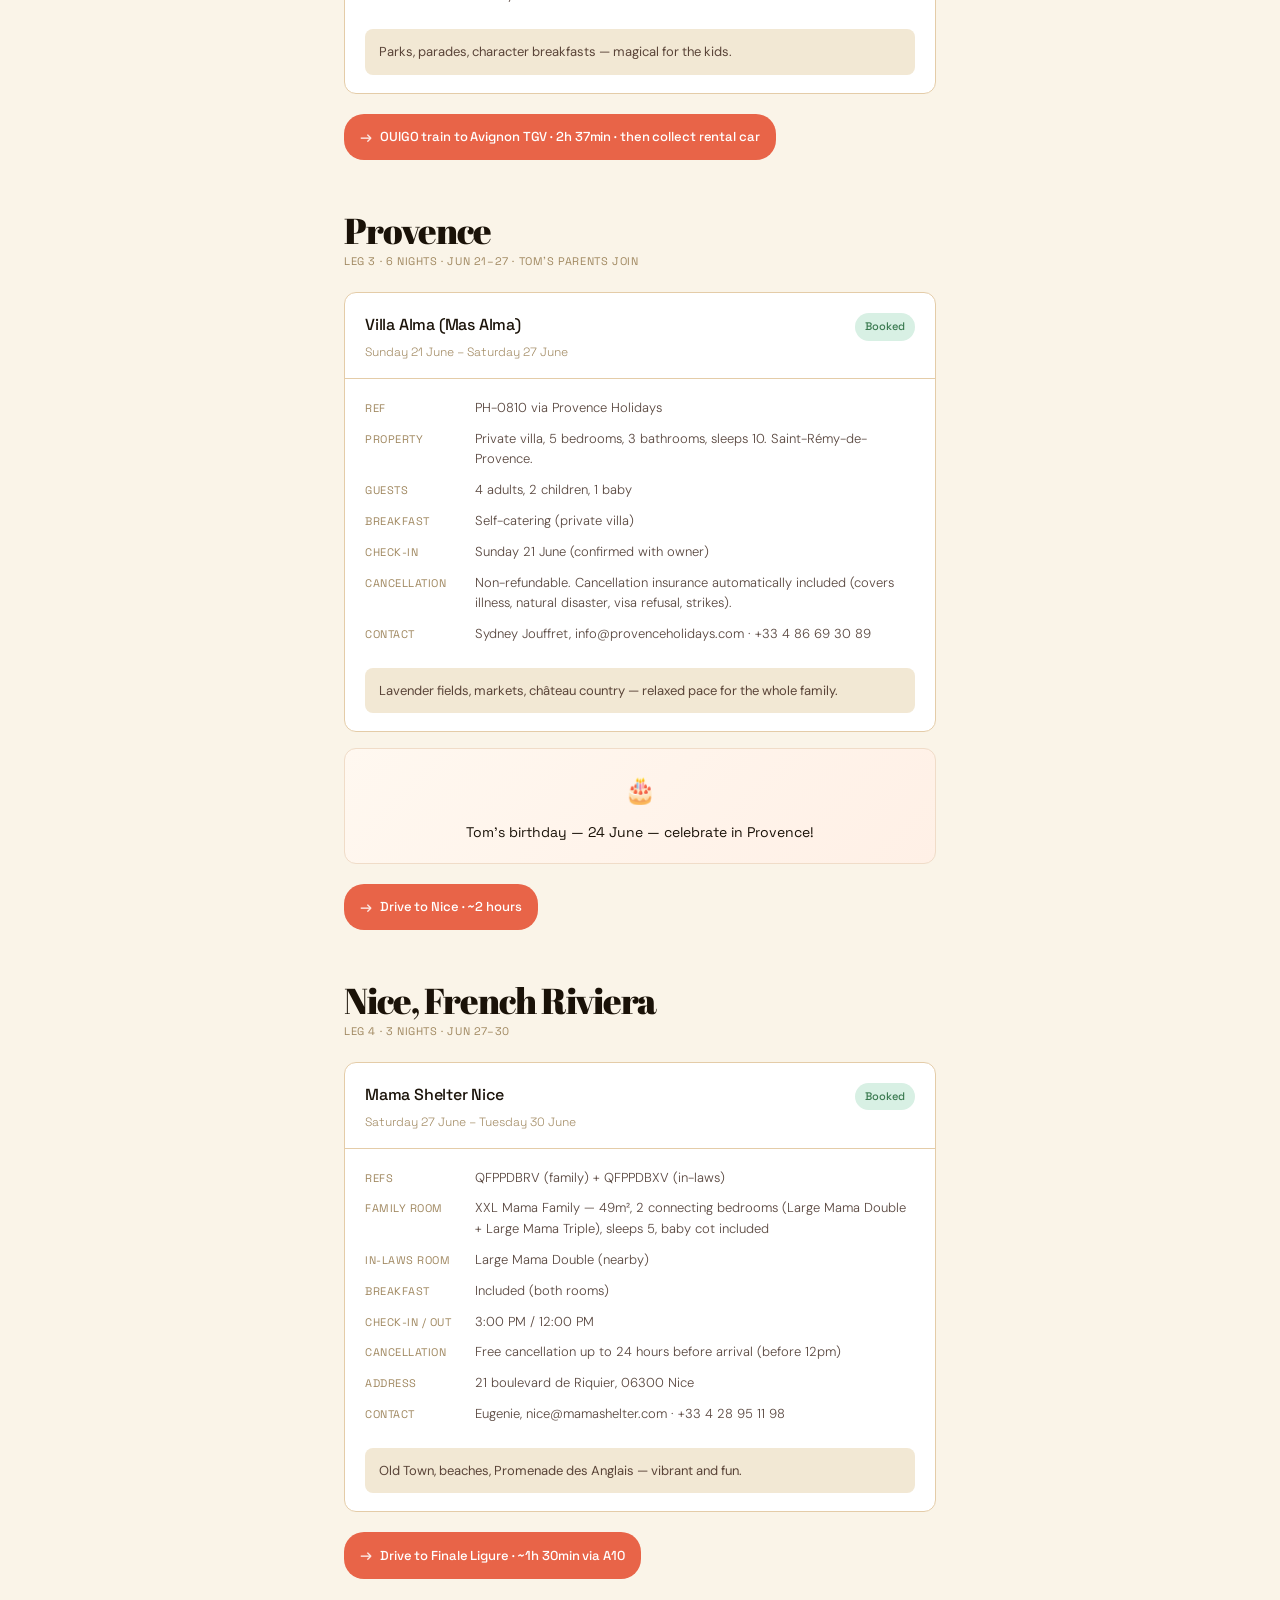
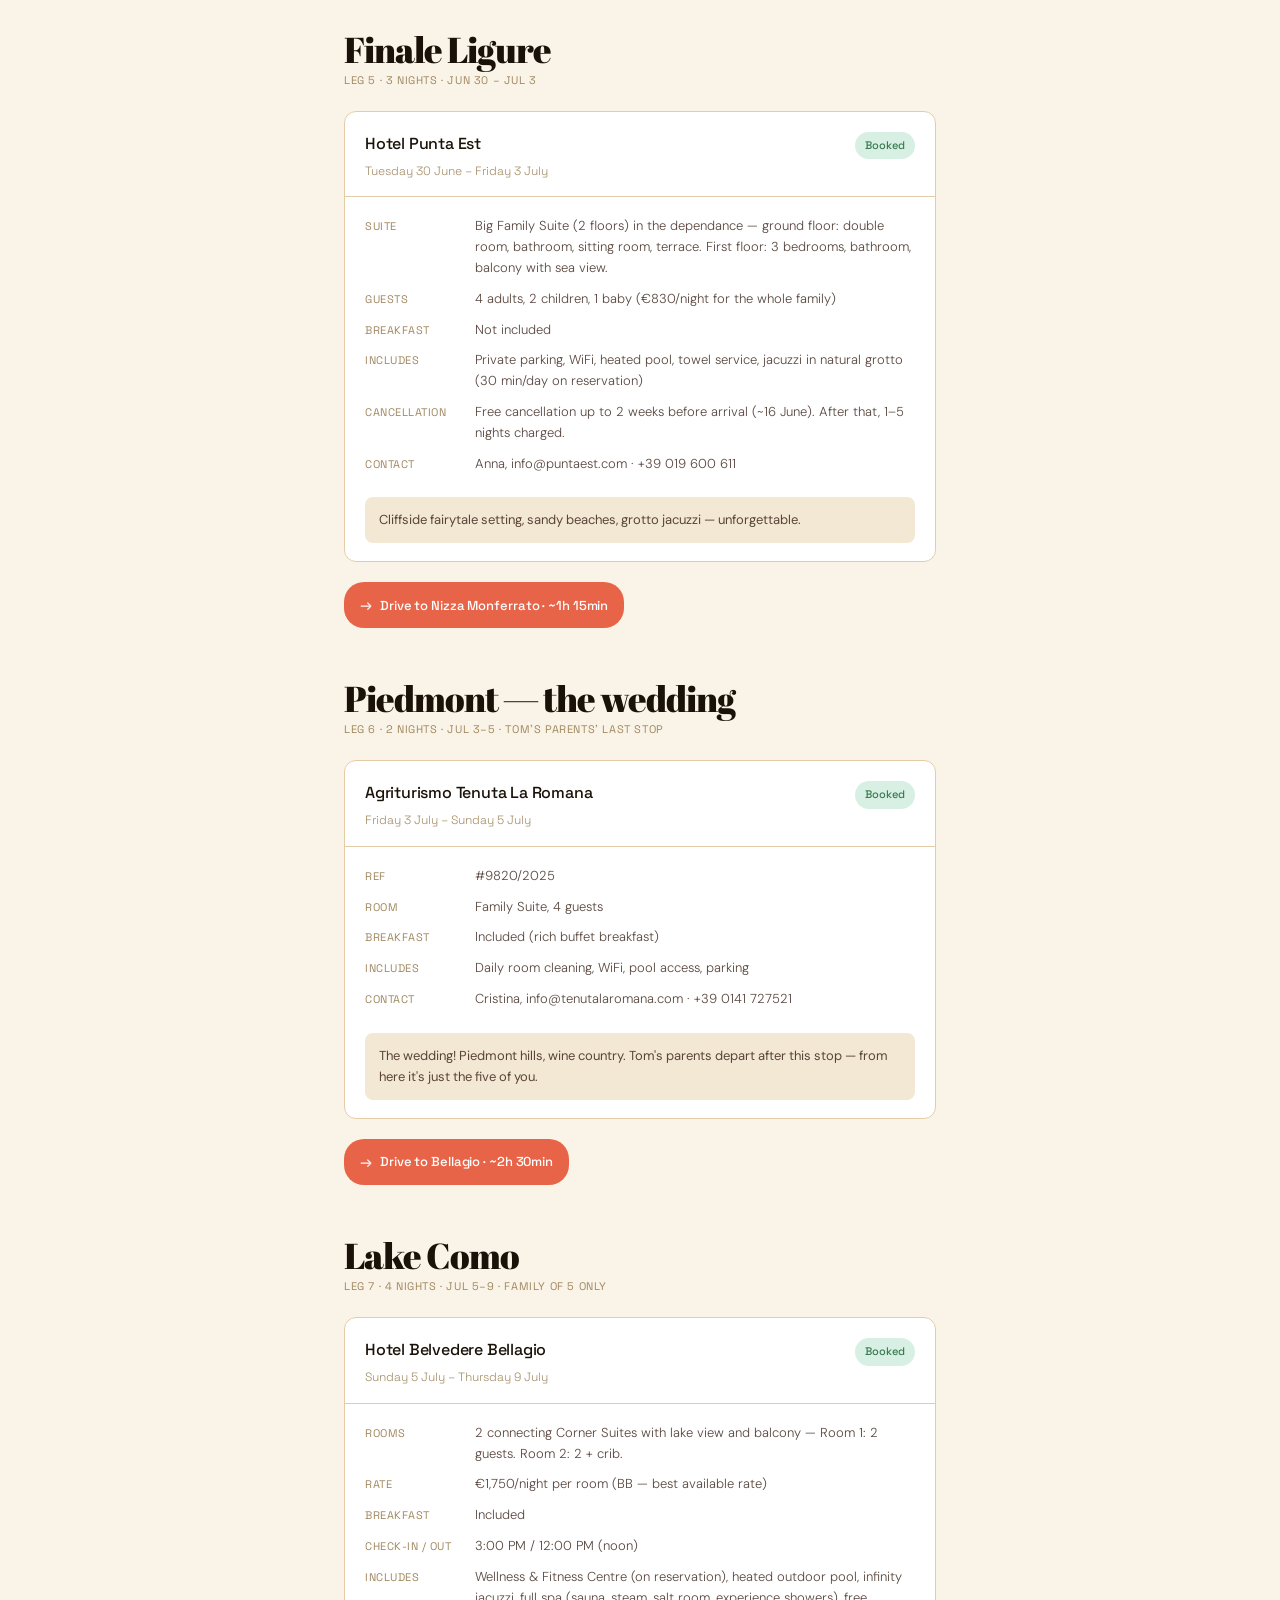
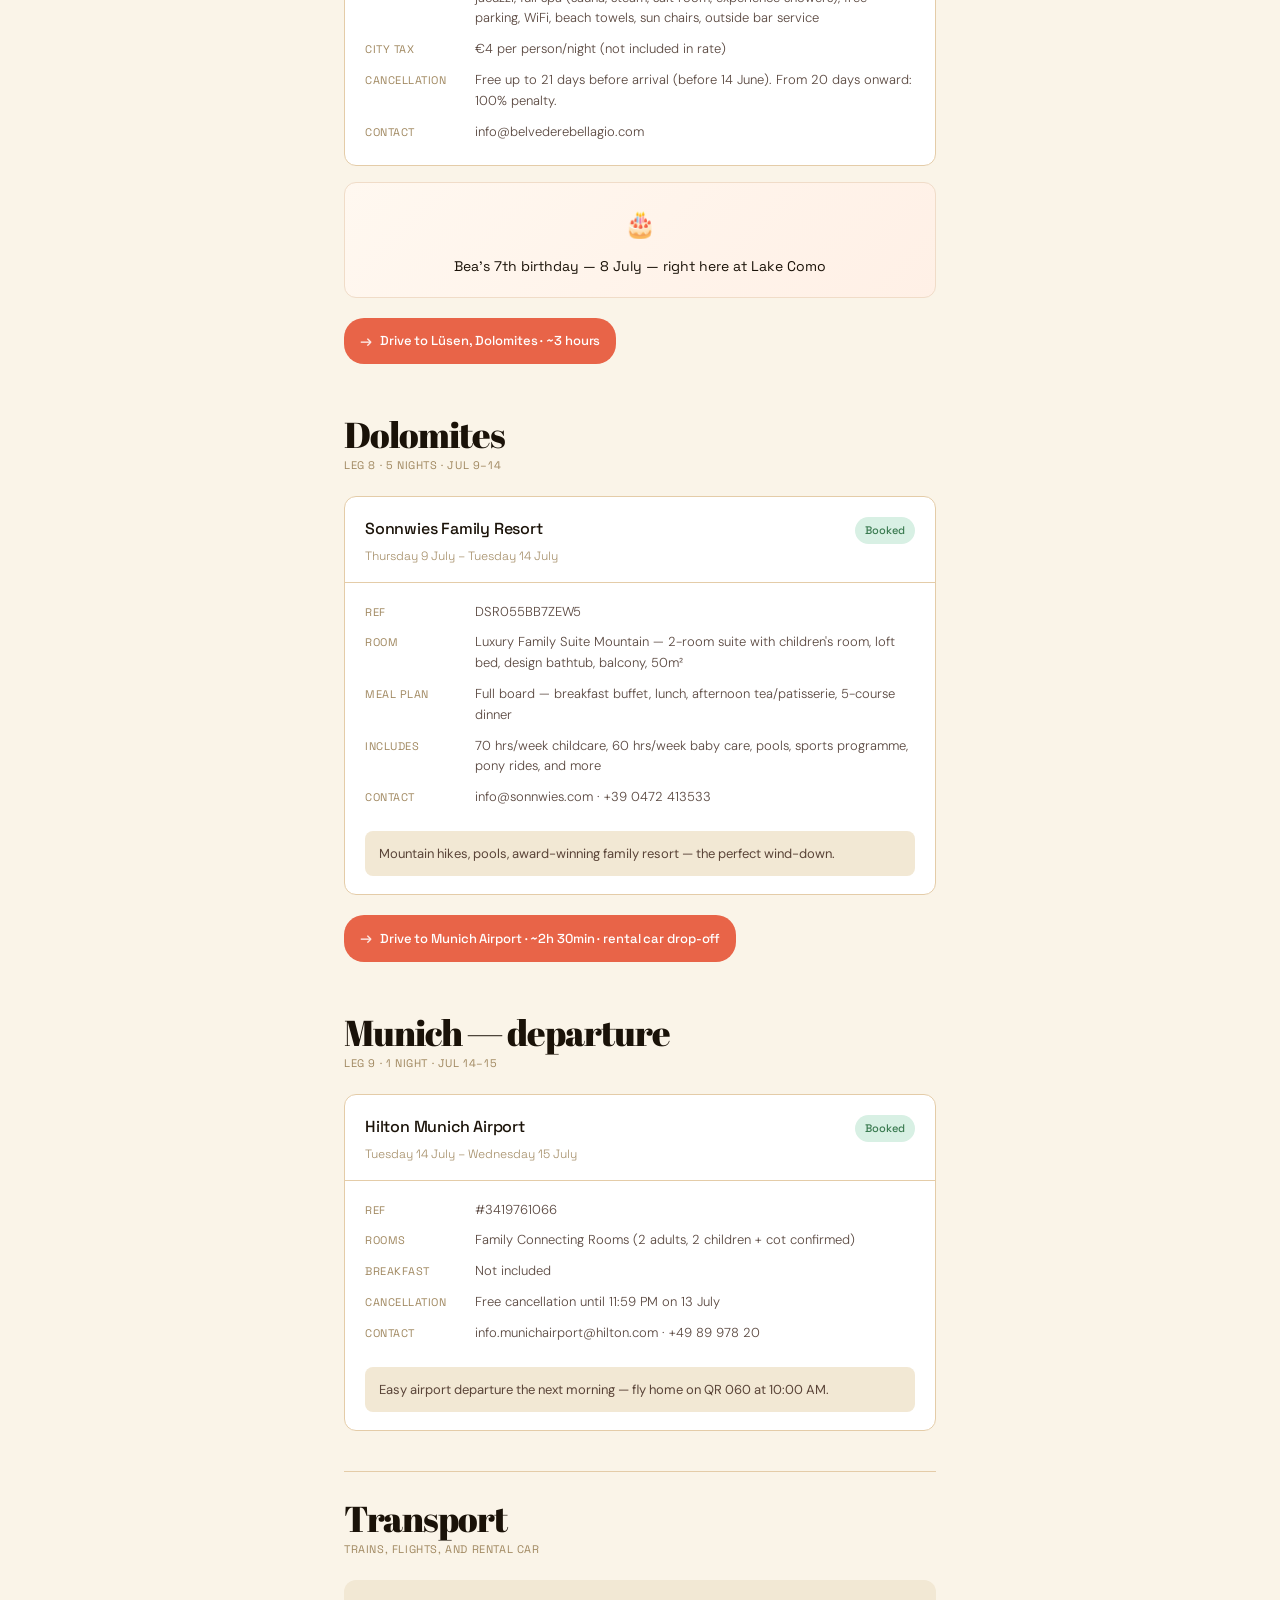
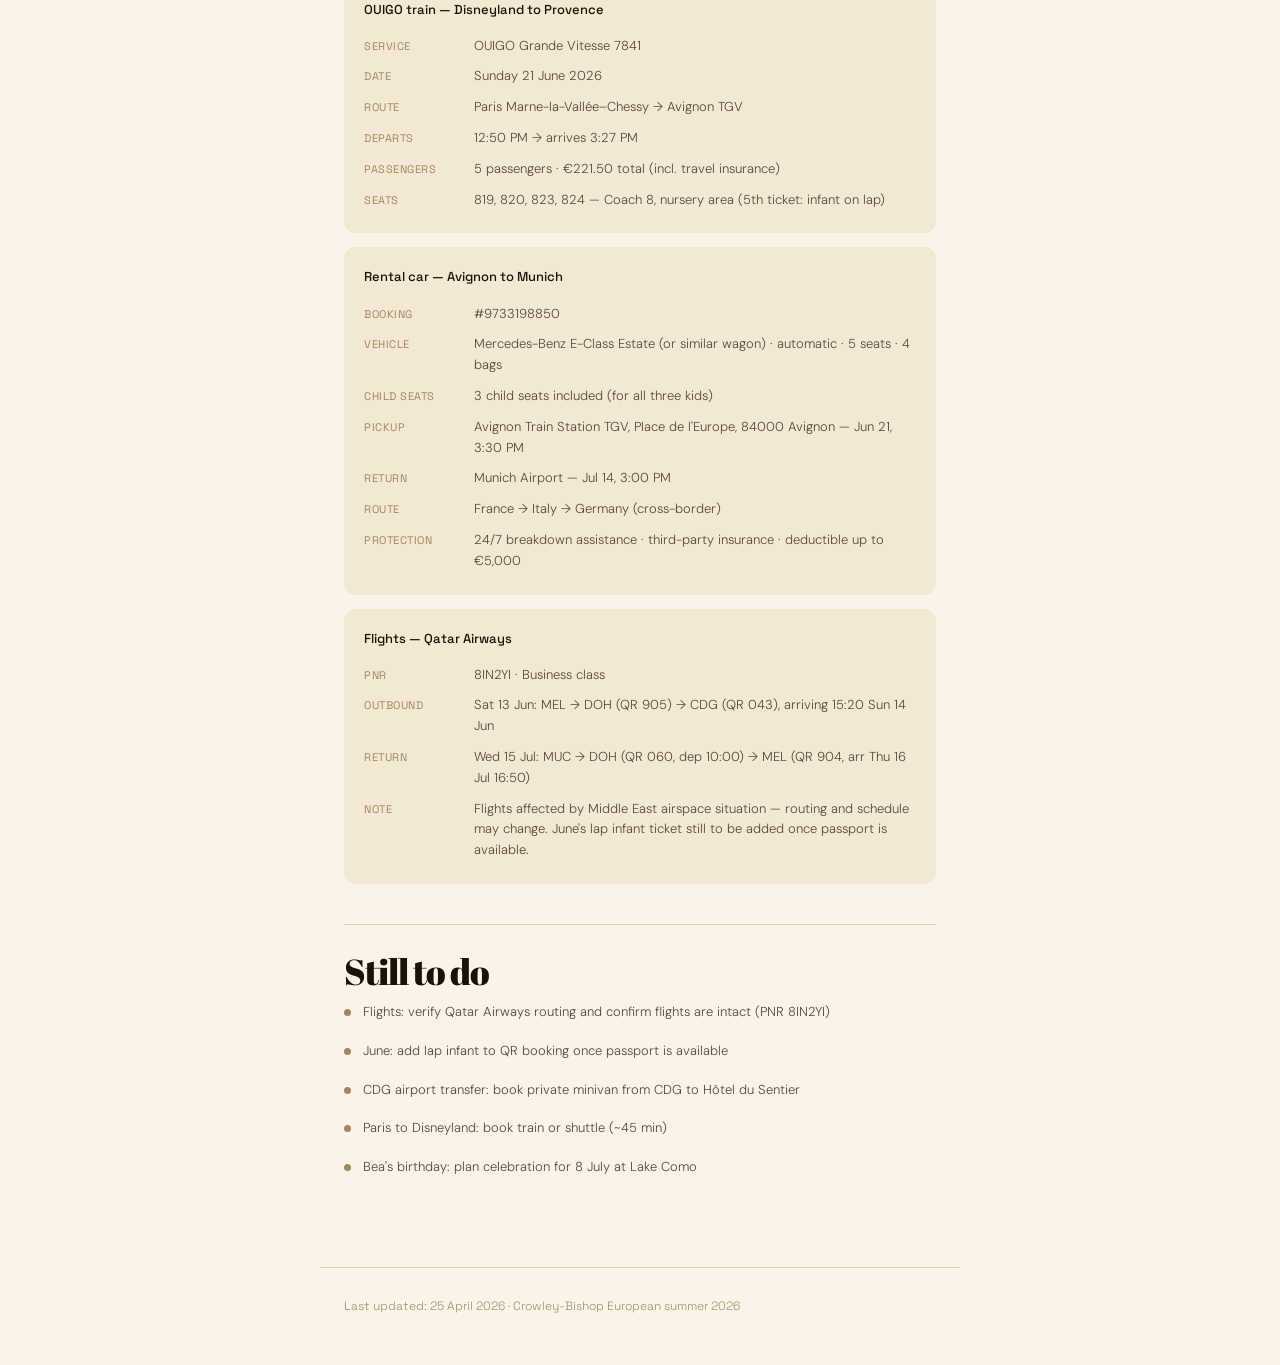
==== commit c78877c0: "Add files via upload" ====
--- a/europe-2026.html
+++ b/europe-2026.html
@@ -248,6 +248,71 @@
     margin-bottom: 10px;
   }
 
+  /* --- TOP CHECKLIST CARD --- */
+  .checklist-card {
+    background: #F5C428;
+    border-radius: 20px;
+    padding: 20px 22px 14px;
+    margin-bottom: 40px;
+    animation: fadeUp 0.6s ease 0.05s both;
+  }
+  .checklist-card-title {
+    font-family: 'Abril Fatface', serif;
+    font-size: 22px;
+    color: var(--title);
+    letter-spacing: -0.5px;
+    margin-bottom: 14px;
+  }
+  .check-item {
+    display: flex;
+    align-items: flex-start;
+    gap: 12px;
+    padding: 9px 0;
+    border-bottom: 1px solid rgba(26,18,8,0.1);
+    cursor: pointer;
+    -webkit-tap-highlight-color: transparent;
+  }
+  .check-item:last-child { border-bottom: none; }
+  .check-box {
+    width: 20px;
+    height: 20px;
+    border-radius: 50%;
+    border: 2.5px solid rgba(26,18,8,0.35);
+    flex-shrink: 0;
+    margin-top: 1px;
+    display: flex;
+    align-items: center;
+    justify-content: center;
+    transition: all 0.15s ease;
+  }
+  .check-box::after {
+    content: '';
+    width: 6px;
+    height: 10px;
+    border-right: 2.5px solid #fff;
+    border-bottom: 2.5px solid #fff;
+    transform: rotate(45deg) translateY(-1px);
+    opacity: 0;
+    transition: opacity 0.15s ease;
+  }
+  .check-item.done .check-box {
+    background: var(--title);
+    border-color: var(--title);
+  }
+  .check-item.done .check-box::after { opacity: 1; }
+  .check-item.done .check-label {
+    text-decoration: line-through;
+    opacity: 0.45;
+  }
+  .check-label {
+    font-family: var(--font-heading);
+    font-size: 13px;
+    font-weight: 400;
+    color: var(--title);
+    line-height: 1.6;
+    flex: 1;
+  }
+
   /* --- TODO LIST --- */
   .open-items {
     margin-top: 40px;
@@ -313,7 +378,7 @@
   <h1>European summer 2026</h1>
   <div class="subtitle">
     14 June – 15 July  ·  France, Italy &amp; Germany<br>
-    Hannah &amp; Tom  ·  Bea (7), Lonnie (4), Baby (3mo)  ·  Tom's parents (Provence → wedding)<br>
+    Hannah &amp; Tom  ·  Bea (7), Lonnie (4), June (3mo)  ·  Tom's parents (Provence → wedding)<br>
     Rental car: Avignon TGV → Munich Airport
   </div>
   <div class="divider"></div>
@@ -337,6 +402,35 @@
 
 <div class="content">
 
+  <!-- TOP CHECKLIST -->
+  <div class="checklist-card">
+    <div class="checklist-card-title">Still to sort</div>
+    <div class="check-item" data-id="c1">
+      <div class="check-box"></div>
+      <span class="check-label">Flights: verify Qatar Airways routing and confirm flights are intact (PNR 8IN2YI)</span>
+    </div>
+    <div class="check-item" data-id="c2">
+      <div class="check-box"></div>
+      <span class="check-label">June: add lap infant to QR booking once passport is available</span>
+    </div>
+    <div class="check-item" data-id="c3">
+      <div class="check-box"></div>
+      <span class="check-label">CDG airport transfer: book private minivan from CDG to Hôtel du Sentier</span>
+    </div>
+    <div class="check-item" data-id="c4">
+      <div class="check-box"></div>
+      <span class="check-label">Paris to Disneyland: book train or shuttle (~45 min)</span>
+    </div>
+    <div class="check-item" data-id="c5">
+      <div class="check-box"></div>
+      <span class="check-label">Tom's birthday: plan celebration for 24 June in Provence</span>
+    </div>
+    <div class="check-item" data-id="c6">
+      <div class="check-box"></div>
+      <span class="check-label">Bea's birthday: plan celebration for 8 July at Lake Como</span>
+    </div>
+  </div>
+
   <!-- 1. PARIS -->
   <div id="paris">
     <h2 class="section-heading">Paris</h2>
@@ -420,6 +514,11 @@
       <div class="detail-row"><span class="detail-label">Contact</span><span class="detail-value">Sydney Jouffret, info@provenceholidays.com · +33 4 86 69 30 89</span></div>
     </div>
     <div class="card-note">Lavender fields, markets, château country — relaxed pace for the whole family.</div>
+  </div>
+
+  <div class="birthday-callout">
+    <div class="emoji">🎂</div>
+    <div class="text">Tom's birthday — 24 June — celebrate in Provence!</div>
   </div>
 
   <div class="transit">
@@ -638,7 +737,7 @@
       <div class="detail-row"><span class="detail-label">PNR</span><span class="detail-value">8IN2YI · Business class</span></div>
       <div class="detail-row"><span class="detail-label">Outbound</span><span class="detail-value">Sat 13 Jun: MEL → DOH (QR 905) → CDG (QR 043), arriving 15:20 Sun 14 Jun</span></div>
       <div class="detail-row"><span class="detail-label">Return</span><span class="detail-value">Wed 15 Jul: MUC → DOH (QR 060, dep 10:00) → MEL (QR 904, arr Thu 16 Jul 16:50)</span></div>
-      <div class="detail-row"><span class="detail-label">Note</span><span class="detail-value">Flights affected by Middle East airspace situation — routing and schedule may change. Baby lap infant ticket still to be added once born.</span></div>
+      <div class="detail-row"><span class="detail-label">Note</span><span class="detail-value">Flights affected by Middle East airspace situation — routing and schedule may change. June's lap infant ticket still to be added once passport is available.</span></div>
     </div>
   </div>
 
@@ -651,7 +750,7 @@
     </div>
     <div class="todo-item">
       <div class="todo-dot"></div>
-      <div class="todo-text">Baby: add lap infant to QR booking once name, DOB, and passport are available</div>
+      <div class="todo-text">June: add lap infant to QR booking once passport is available</div>
     </div>
     <div class="todo-item">
       <div class="todo-dot"></div>
@@ -698,6 +797,19 @@
 
   sections.forEach(s => observer.observe(s.el));
 
+  // Checklist persistence
+  const CHECKS_KEY = 'hannah-europe-checks';
+  const savedChecks = JSON.parse(localStorage.getItem(CHECKS_KEY) || '{}');
+  document.querySelectorAll('.check-item').forEach(item => {
+    const id = item.dataset.id;
+    if (savedChecks[id]) item.classList.add('done');
+    item.addEventListener('click', () => {
+      item.classList.toggle('done');
+      savedChecks[id] = item.classList.contains('done');
+      localStorage.setItem(CHECKS_KEY, JSON.stringify(savedChecks));
+    });
+  });
+
   if ('serviceWorker' in navigator) {
     navigator.serviceWorker.register('/sw.js').catch(() => {});
   }
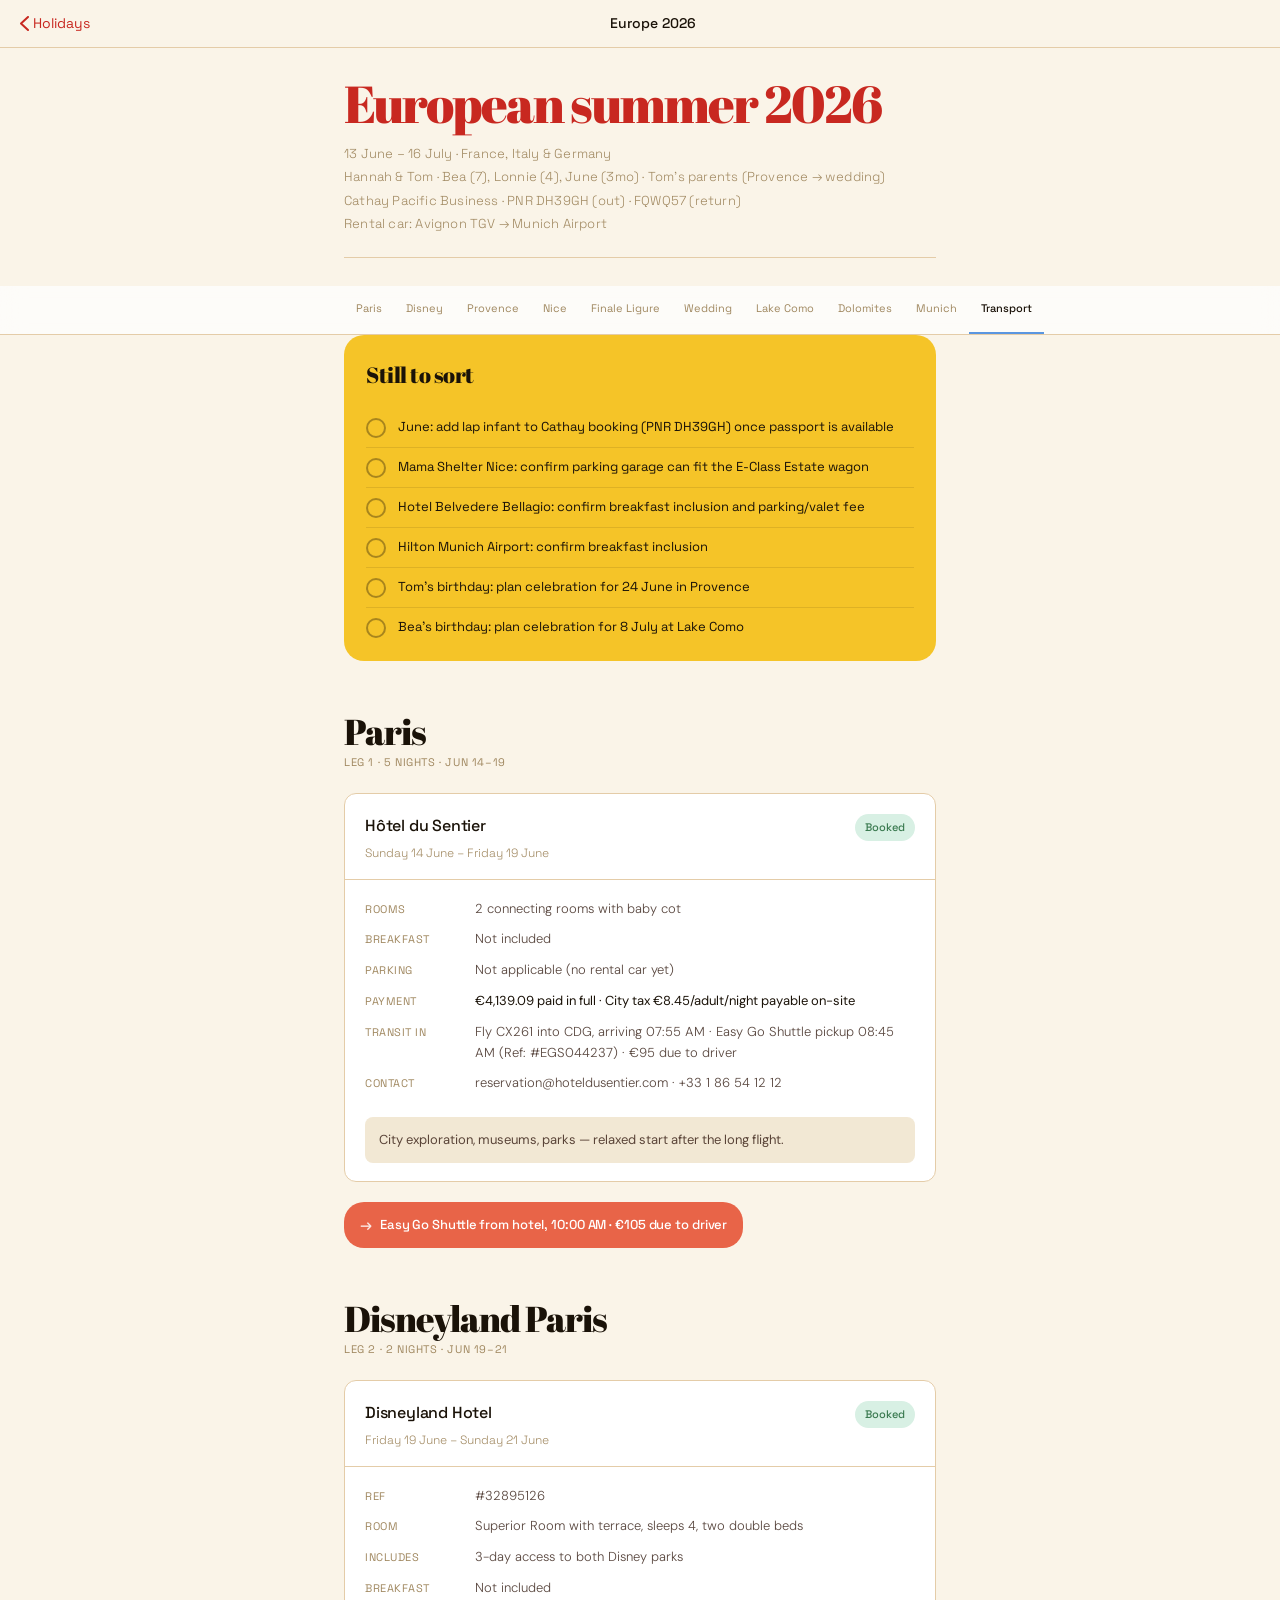
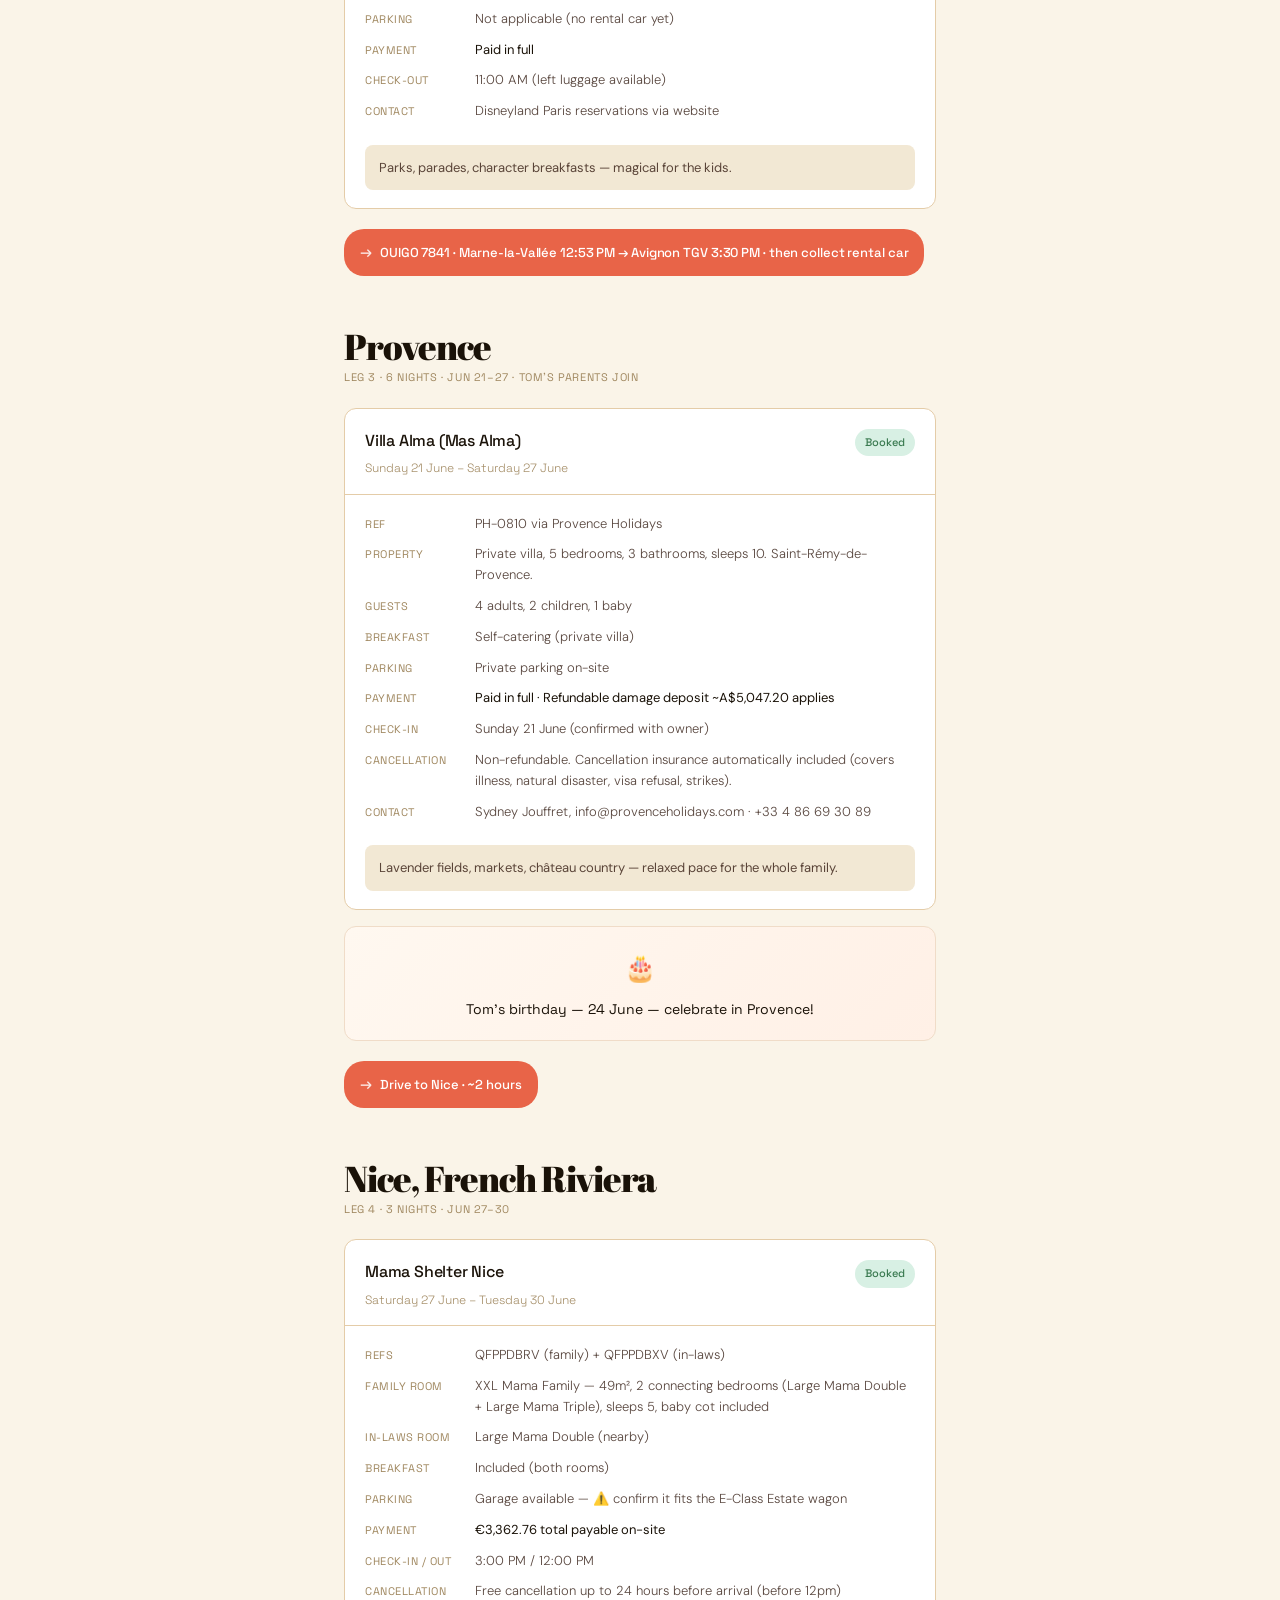
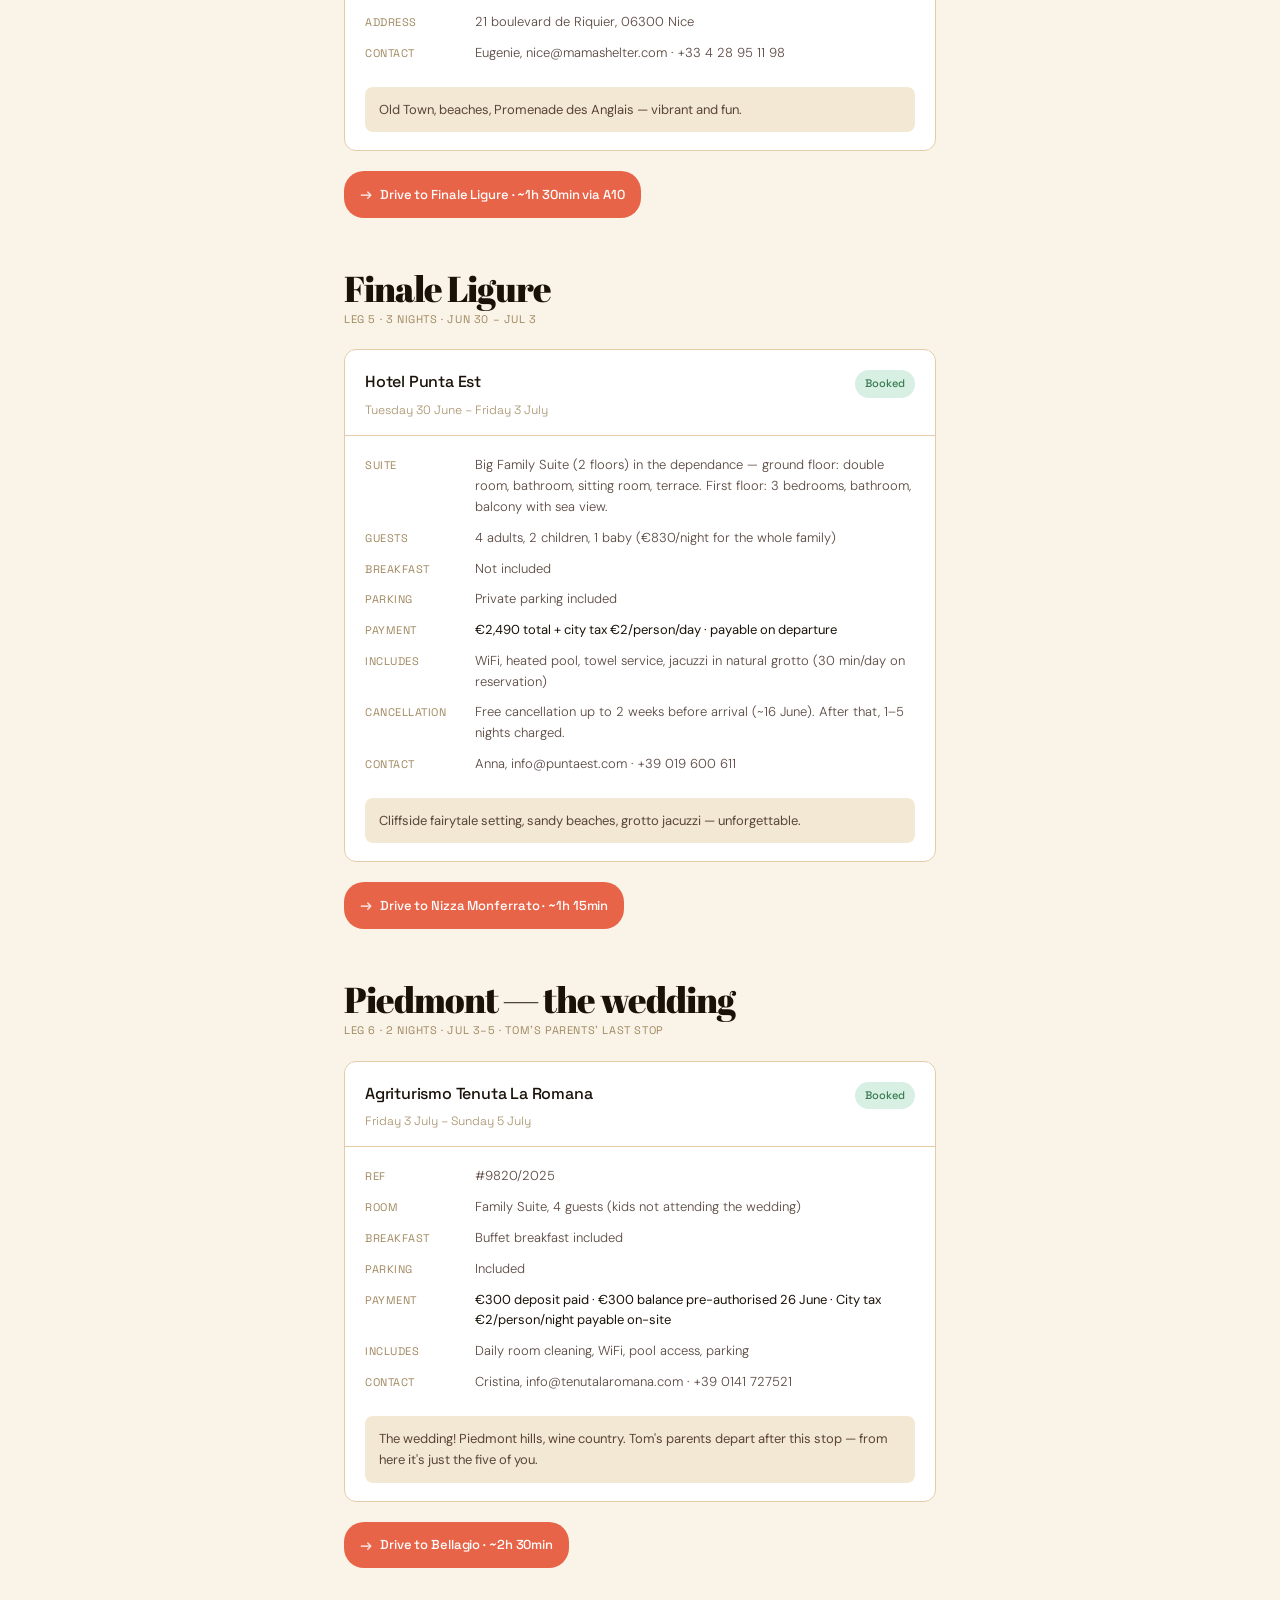
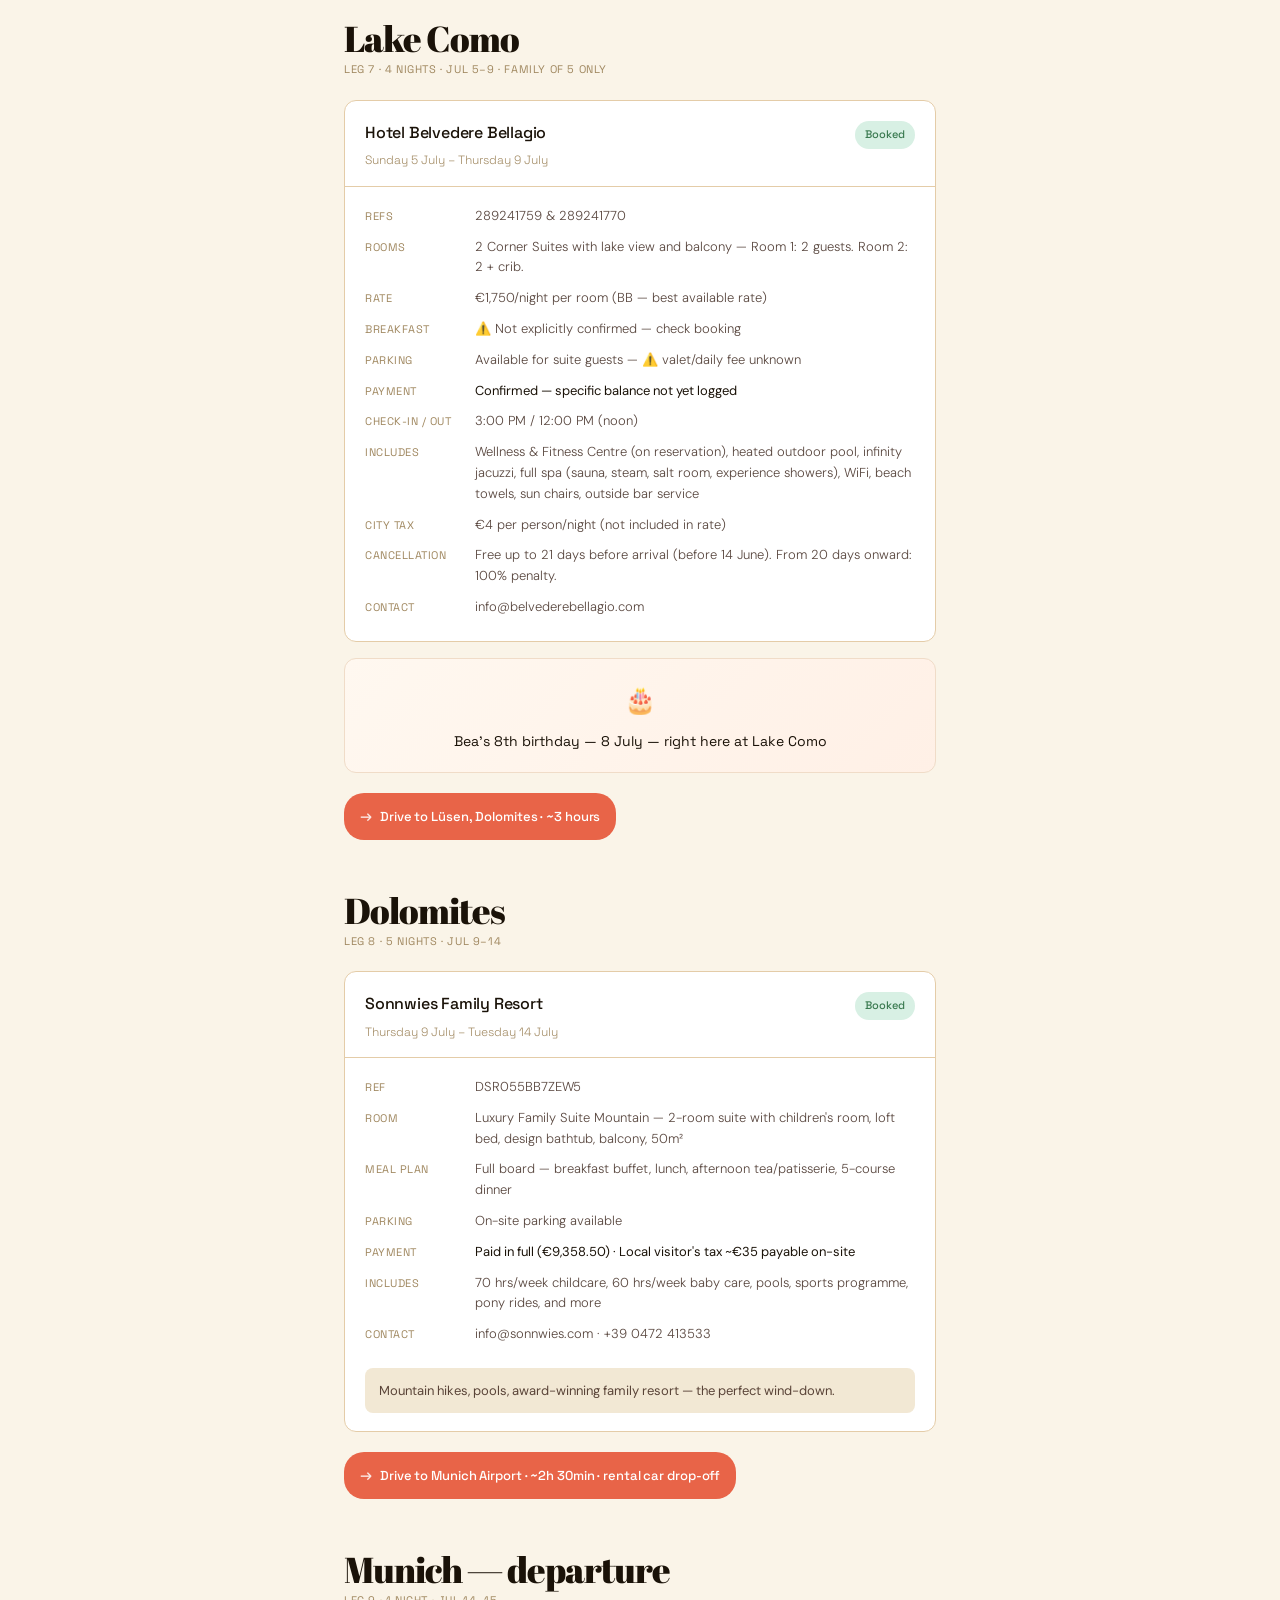
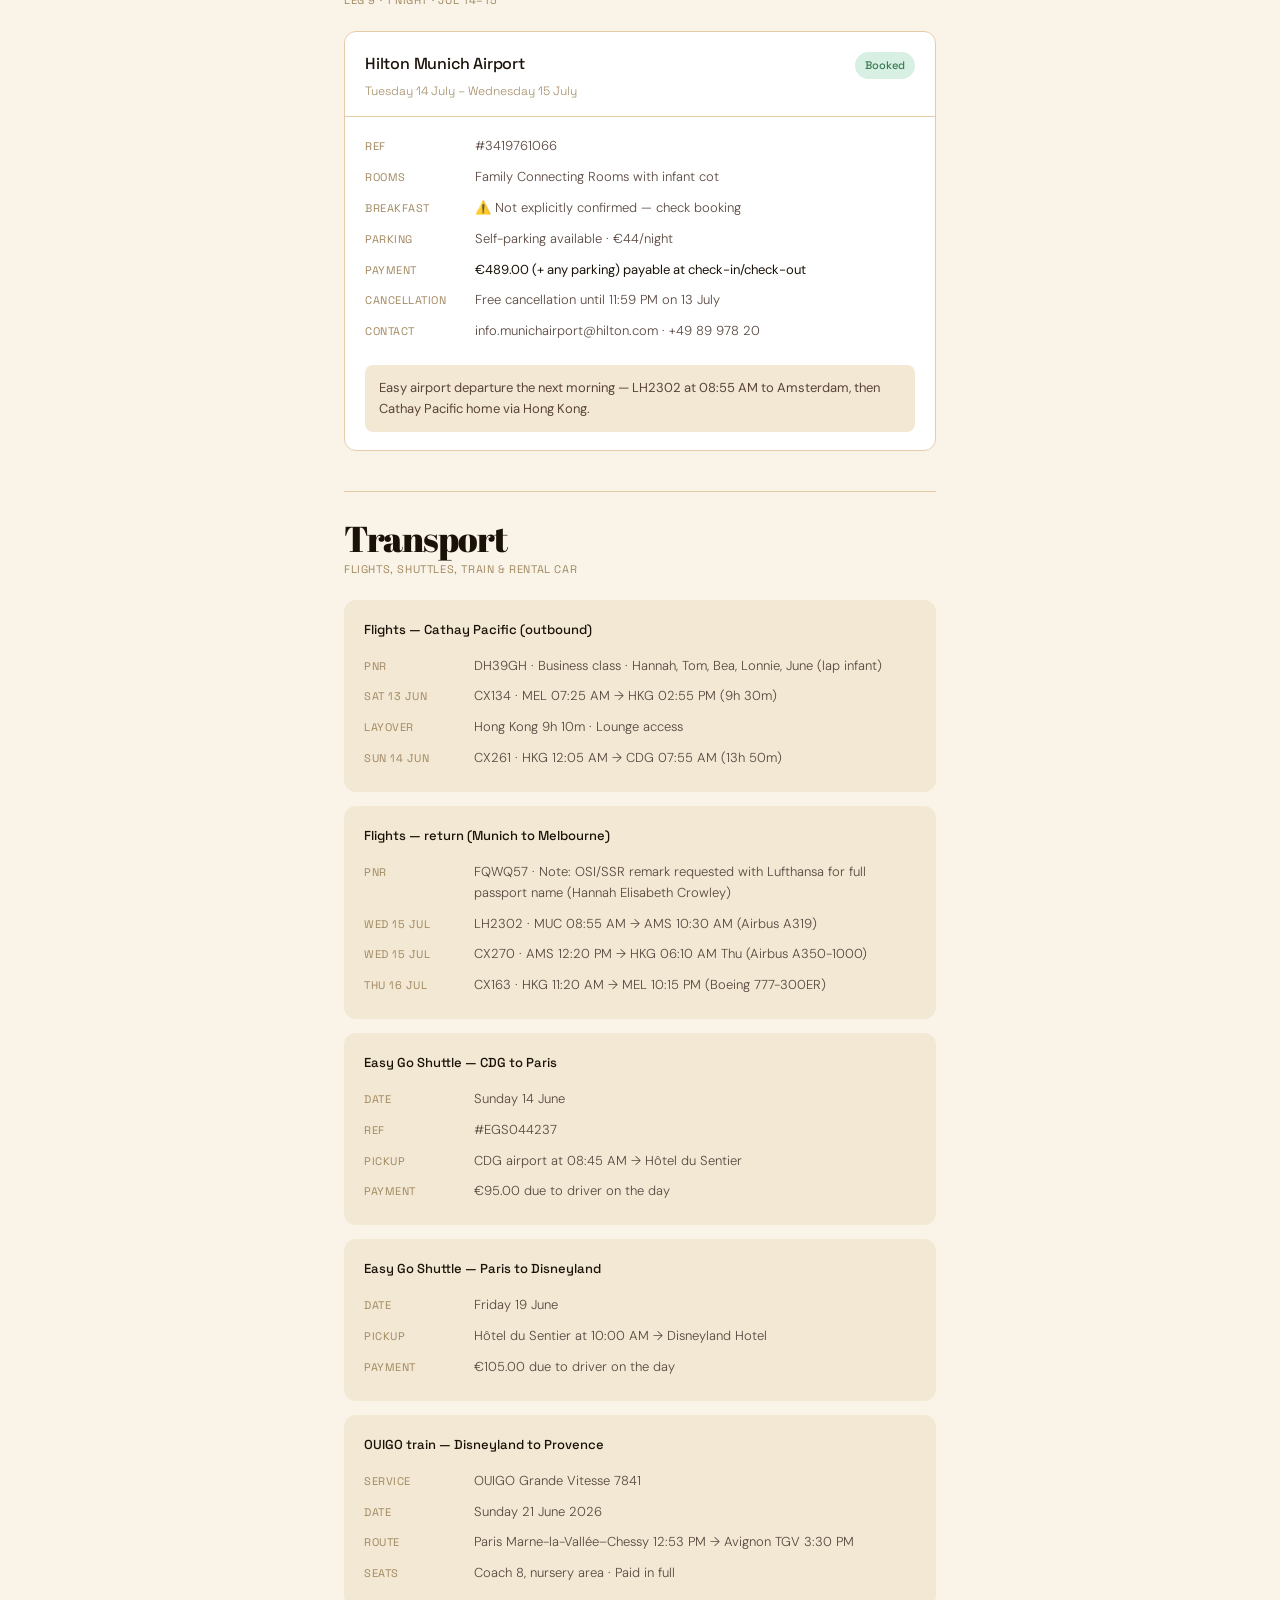
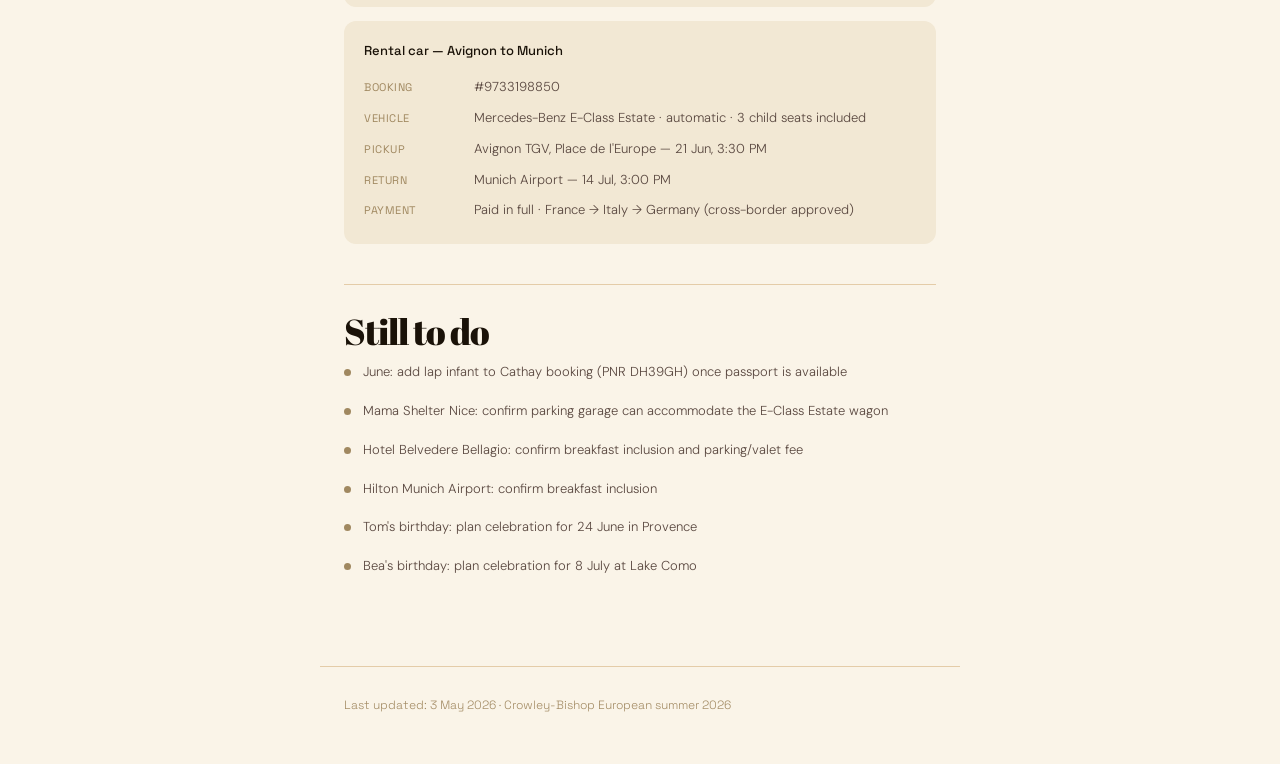
==== commit 9eed2a4d: "Add files via upload" ====
--- a/europe-2026.html
+++ b/europe-2026.html
@@ -377,8 +377,9 @@
 <div class="hero">
   <h1>European summer 2026</h1>
   <div class="subtitle">
-    14 June – 15 July  ·  France, Italy &amp; Germany<br>
+    13 June – 16 July  ·  France, Italy &amp; Germany<br>
     Hannah &amp; Tom  ·  Bea (7), Lonnie (4), June (3mo)  ·  Tom's parents (Provence → wedding)<br>
+    Cathay Pacific Business · PNR DH39GH (out) · FQWQ57 (return)<br>
     Rental car: Avignon TGV → Munich Airport
   </div>
   <div class="divider"></div>
@@ -407,19 +408,19 @@
     <div class="checklist-card-title">Still to sort</div>
     <div class="check-item" data-id="c1">
       <div class="check-box"></div>
-      <span class="check-label">Flights: verify Qatar Airways routing and confirm flights are intact (PNR 8IN2YI)</span>
+      <span class="check-label">June: add lap infant to Cathay booking (PNR DH39GH) once passport is available</span>
     </div>
     <div class="check-item" data-id="c2">
       <div class="check-box"></div>
-      <span class="check-label">June: add lap infant to QR booking once passport is available</span>
+      <span class="check-label">Mama Shelter Nice: confirm parking garage can fit the E-Class Estate wagon</span>
     </div>
     <div class="check-item" data-id="c3">
       <div class="check-box"></div>
-      <span class="check-label">CDG airport transfer: book private minivan from CDG to Hôtel du Sentier</span>
+      <span class="check-label">Hotel Belvedere Bellagio: confirm breakfast inclusion and parking/valet fee</span>
     </div>
     <div class="check-item" data-id="c4">
       <div class="check-box"></div>
-      <span class="check-label">Paris to Disneyland: book train or shuttle (~45 min)</span>
+      <span class="check-label">Hilton Munich Airport: confirm breakfast inclusion</span>
     </div>
     <div class="check-item" data-id="c5">
       <div class="check-box"></div>
@@ -446,10 +447,11 @@
       <span class="badge badge-booked">Booked</span>
     </div>
     <div class="card-body">
-      <div class="detail-row"><span class="detail-label">Rooms</span><span class="detail-value">2 connecting rooms: Signature + Superior French Windows, with baby cot</span></div>
+      <div class="detail-row"><span class="detail-label">Rooms</span><span class="detail-value">2 connecting rooms with baby cot</span></div>
       <div class="detail-row"><span class="detail-label">Breakfast</span><span class="detail-value">Not included</span></div>
-      <div class="detail-row"><span class="detail-label">Cancellation</span><span class="detail-value">Non-refundable</span></div>
-      <div class="detail-row"><span class="detail-label">Transit in</span><span class="detail-value">Fly into Paris CDG on QR 043, arriving 15:20. Private minivan transfer recommended.</span></div>
+      <div class="detail-row"><span class="detail-label">Parking</span><span class="detail-value">Not applicable (no rental car yet)</span></div>
+      <div class="detail-row"><span class="detail-label">Payment</span><span class="detail-value highlight">€4,139.09 paid in full · City tax €8.45/adult/night payable on-site</span></div>
+      <div class="detail-row"><span class="detail-label">Transit in</span><span class="detail-value">Fly CX261 into CDG, arriving 07:55 AM · Easy Go Shuttle pickup 08:45 AM (Ref: #EGS044237) · €95 due to driver</span></div>
       <div class="detail-row"><span class="detail-label">Contact</span><span class="detail-value">reservation@hoteldusentier.com · +33 1 86 54 12 12</span></div>
     </div>
     <div class="card-note">City exploration, museums, parks — relaxed start after the long flight.</div>
@@ -457,7 +459,7 @@
 
   <div class="transit">
     <div class="transit-line"></div>
-    <span class="transit-text">Train or shuttle to Disneyland · ~45 min</span>
+    <span class="transit-text">Easy Go Shuttle from hotel, 10:00 AM · €105 due to driver</span>
   </div>
 
   <!-- 2. DISNEYLAND -->
@@ -479,6 +481,8 @@
       <div class="detail-row"><span class="detail-label">Room</span><span class="detail-value">Superior Room with terrace, sleeps 4, two double beds</span></div>
       <div class="detail-row"><span class="detail-label">Includes</span><span class="detail-value">3-day access to both Disney parks</span></div>
       <div class="detail-row"><span class="detail-label">Breakfast</span><span class="detail-value">Not included</span></div>
+      <div class="detail-row"><span class="detail-label">Parking</span><span class="detail-value">Not applicable (no rental car yet)</span></div>
+      <div class="detail-row"><span class="detail-label">Payment</span><span class="detail-value highlight">Paid in full</span></div>
       <div class="detail-row"><span class="detail-label">Check-out</span><span class="detail-value">11:00 AM (left luggage available)</span></div>
       <div class="detail-row"><span class="detail-label">Contact</span><span class="detail-value">Disneyland Paris reservations via website</span></div>
     </div>
@@ -487,7 +491,7 @@
 
   <div class="transit">
     <div class="transit-line"></div>
-    <span class="transit-text">OUIGO train to Avignon TGV · 2h 37min · then collect rental car</span>
+    <span class="transit-text">OUIGO 7841 · Marne-la-Vallée 12:53 PM → Avignon TGV 3:30 PM · then collect rental car</span>
   </div>
 
   <!-- 3. PROVENCE -->
@@ -509,6 +513,8 @@
       <div class="detail-row"><span class="detail-label">Property</span><span class="detail-value">Private villa, 5 bedrooms, 3 bathrooms, sleeps 10. Saint-Rémy-de-Provence.</span></div>
       <div class="detail-row"><span class="detail-label">Guests</span><span class="detail-value">4 adults, 2 children, 1 baby</span></div>
       <div class="detail-row"><span class="detail-label">Breakfast</span><span class="detail-value">Self-catering (private villa)</span></div>
+      <div class="detail-row"><span class="detail-label">Parking</span><span class="detail-value">Private parking on-site</span></div>
+      <div class="detail-row"><span class="detail-label">Payment</span><span class="detail-value highlight">Paid in full · Refundable damage deposit ~A$5,047.20 applies</span></div>
       <div class="detail-row"><span class="detail-label">Check-in</span><span class="detail-value">Sunday 21 June (confirmed with owner)</span></div>
       <div class="detail-row"><span class="detail-label">Cancellation</span><span class="detail-value">Non-refundable. Cancellation insurance automatically included (covers illness, natural disaster, visa refusal, strikes).</span></div>
       <div class="detail-row"><span class="detail-label">Contact</span><span class="detail-value">Sydney Jouffret, info@provenceholidays.com · +33 4 86 69 30 89</span></div>
@@ -545,6 +551,8 @@
       <div class="detail-row"><span class="detail-label">Family room</span><span class="detail-value">XXL Mama Family — 49m², 2 connecting bedrooms (Large Mama Double + Large Mama Triple), sleeps 5, baby cot included</span></div>
       <div class="detail-row"><span class="detail-label">In-laws room</span><span class="detail-value">Large Mama Double (nearby)</span></div>
       <div class="detail-row"><span class="detail-label">Breakfast</span><span class="detail-value">Included (both rooms)</span></div>
+      <div class="detail-row"><span class="detail-label">Parking</span><span class="detail-value">Garage available — ⚠️ confirm it fits the E-Class Estate wagon</span></div>
+      <div class="detail-row"><span class="detail-label">Payment</span><span class="detail-value highlight">€3,362.76 total payable on-site</span></div>
       <div class="detail-row"><span class="detail-label">Check-in / out</span><span class="detail-value">3:00 PM / 12:00 PM</span></div>
       <div class="detail-row"><span class="detail-label">Cancellation</span><span class="detail-value">Free cancellation up to 24 hours before arrival (before 12pm)</span></div>
       <div class="detail-row"><span class="detail-label">Address</span><span class="detail-value">21 boulevard de Riquier, 06300 Nice</span></div>
@@ -576,7 +584,9 @@
       <div class="detail-row"><span class="detail-label">Suite</span><span class="detail-value">Big Family Suite (2 floors) in the dependance — ground floor: double room, bathroom, sitting room, terrace. First floor: 3 bedrooms, bathroom, balcony with sea view.</span></div>
       <div class="detail-row"><span class="detail-label">Guests</span><span class="detail-value">4 adults, 2 children, 1 baby (€830/night for the whole family)</span></div>
       <div class="detail-row"><span class="detail-label">Breakfast</span><span class="detail-value">Not included</span></div>
-      <div class="detail-row"><span class="detail-label">Includes</span><span class="detail-value">Private parking, WiFi, heated pool, towel service, jacuzzi in natural grotto (30 min/day on reservation)</span></div>
+      <div class="detail-row"><span class="detail-label">Parking</span><span class="detail-value">Private parking included</span></div>
+      <div class="detail-row"><span class="detail-label">Payment</span><span class="detail-value highlight">€2,490 total + city tax €2/person/day · payable on departure</span></div>
+      <div class="detail-row"><span class="detail-label">Includes</span><span class="detail-value">WiFi, heated pool, towel service, jacuzzi in natural grotto (30 min/day on reservation)</span></div>
       <div class="detail-row"><span class="detail-label">Cancellation</span><span class="detail-value">Free cancellation up to 2 weeks before arrival (~16 June). After that, 1–5 nights charged.</span></div>
       <div class="detail-row"><span class="detail-label">Contact</span><span class="detail-value">Anna, info@puntaest.com · +39 019 600 611</span></div>
     </div>
@@ -604,8 +614,10 @@
     </div>
     <div class="card-body">
       <div class="detail-row"><span class="detail-label">Ref</span><span class="detail-value">#9820/2025</span></div>
-      <div class="detail-row"><span class="detail-label">Room</span><span class="detail-value">Family Suite, 4 guests</span></div>
-      <div class="detail-row"><span class="detail-label">Breakfast</span><span class="detail-value">Included (rich buffet breakfast)</span></div>
+      <div class="detail-row"><span class="detail-label">Room</span><span class="detail-value">Family Suite, 4 guests (kids not attending the wedding)</span></div>
+      <div class="detail-row"><span class="detail-label">Breakfast</span><span class="detail-value">Buffet breakfast included</span></div>
+      <div class="detail-row"><span class="detail-label">Parking</span><span class="detail-value">Included</span></div>
+      <div class="detail-row"><span class="detail-label">Payment</span><span class="detail-value highlight">€300 deposit paid · €300 balance pre-authorised 26 June · City tax €2/person/night payable on-site</span></div>
       <div class="detail-row"><span class="detail-label">Includes</span><span class="detail-value">Daily room cleaning, WiFi, pool access, parking</span></div>
       <div class="detail-row"><span class="detail-label">Contact</span><span class="detail-value">Cristina, info@tenutalaromana.com · +39 0141 727521</span></div>
     </div>
@@ -632,11 +644,14 @@
       <span class="badge badge-booked">Booked</span>
     </div>
     <div class="card-body">
-      <div class="detail-row"><span class="detail-label">Rooms</span><span class="detail-value">2 connecting Corner Suites with lake view and balcony — Room 1: 2 guests. Room 2: 2 + crib.</span></div>
+      <div class="detail-row"><span class="detail-label">Refs</span><span class="detail-value">289241759 &amp; 289241770</span></div>
+      <div class="detail-row"><span class="detail-label">Rooms</span><span class="detail-value">2 Corner Suites with lake view and balcony — Room 1: 2 guests. Room 2: 2 + crib.</span></div>
       <div class="detail-row"><span class="detail-label">Rate</span><span class="detail-value">€1,750/night per room (BB — best available rate)</span></div>
-      <div class="detail-row"><span class="detail-label">Breakfast</span><span class="detail-value">Included</span></div>
+      <div class="detail-row"><span class="detail-label">Breakfast</span><span class="detail-value">⚠️ Not explicitly confirmed — check booking</span></div>
+      <div class="detail-row"><span class="detail-label">Parking</span><span class="detail-value">Available for suite guests — ⚠️ valet/daily fee unknown</span></div>
+      <div class="detail-row"><span class="detail-label">Payment</span><span class="detail-value highlight">Confirmed — specific balance not yet logged</span></div>
       <div class="detail-row"><span class="detail-label">Check-in / out</span><span class="detail-value">3:00 PM / 12:00 PM (noon)</span></div>
-      <div class="detail-row"><span class="detail-label">Includes</span><span class="detail-value">Wellness &amp; Fitness Centre (on reservation), heated outdoor pool, infinity jacuzzi, full spa (sauna, steam, salt room, experience showers), free parking, WiFi, beach towels, sun chairs, outside bar service</span></div>
+      <div class="detail-row"><span class="detail-label">Includes</span><span class="detail-value">Wellness &amp; Fitness Centre (on reservation), heated outdoor pool, infinity jacuzzi, full spa (sauna, steam, salt room, experience showers), WiFi, beach towels, sun chairs, outside bar service</span></div>
       <div class="detail-row"><span class="detail-label">City tax</span><span class="detail-value">€4 per person/night (not included in rate)</span></div>
       <div class="detail-row"><span class="detail-label">Cancellation</span><span class="detail-value">Free up to 21 days before arrival (before 14 June). From 20 days onward: 100% penalty.</span></div>
       <div class="detail-row"><span class="detail-label">Contact</span><span class="detail-value">info@belvederebellagio.com</span></div>
@@ -645,7 +660,7 @@
 
   <div class="birthday-callout">
     <div class="emoji">🎂</div>
-    <div class="text">Bea's 7th birthday — 8 July — right here at Lake Como</div>
+    <div class="text">Bea's 8th birthday — 8 July — right here at Lake Como</div>
   </div>
 
   <div class="transit">
@@ -671,6 +686,8 @@
       <div class="detail-row"><span class="detail-label">Ref</span><span class="detail-value">DSR055BB7ZEW5</span></div>
       <div class="detail-row"><span class="detail-label">Room</span><span class="detail-value">Luxury Family Suite Mountain — 2-room suite with children's room, loft bed, design bathtub, balcony, 50m²</span></div>
       <div class="detail-row"><span class="detail-label">Meal plan</span><span class="detail-value">Full board — breakfast buffet, lunch, afternoon tea/patisserie, 5-course dinner</span></div>
+      <div class="detail-row"><span class="detail-label">Parking</span><span class="detail-value">On-site parking available</span></div>
+      <div class="detail-row"><span class="detail-label">Payment</span><span class="detail-value highlight">Paid in full (€9,358.50) · Local visitor's tax ~€35 payable on-site</span></div>
       <div class="detail-row"><span class="detail-label">Includes</span><span class="detail-value">70 hrs/week childcare, 60 hrs/week baby care, pools, sports programme, pony rides, and more</span></div>
       <div class="detail-row"><span class="detail-label">Contact</span><span class="detail-value">info@sonnwies.com · +39 0472 413533</span></div>
     </div>
@@ -698,46 +715,67 @@
     </div>
     <div class="card-body">
       <div class="detail-row"><span class="detail-label">Ref</span><span class="detail-value">#3419761066</span></div>
-      <div class="detail-row"><span class="detail-label">Rooms</span><span class="detail-value">Family Connecting Rooms (2 adults, 2 children + cot confirmed)</span></div>
-      <div class="detail-row"><span class="detail-label">Breakfast</span><span class="detail-value">Not included</span></div>
+      <div class="detail-row"><span class="detail-label">Rooms</span><span class="detail-value">Family Connecting Rooms with infant cot</span></div>
+      <div class="detail-row"><span class="detail-label">Breakfast</span><span class="detail-value">⚠️ Not explicitly confirmed — check booking</span></div>
+      <div class="detail-row"><span class="detail-label">Parking</span><span class="detail-value">Self-parking available · €44/night</span></div>
+      <div class="detail-row"><span class="detail-label">Payment</span><span class="detail-value highlight">€489.00 (+ any parking) payable at check-in/check-out</span></div>
       <div class="detail-row"><span class="detail-label">Cancellation</span><span class="detail-value">Free cancellation until 11:59 PM on 13 July</span></div>
       <div class="detail-row"><span class="detail-label">Contact</span><span class="detail-value">info.munichairport@hilton.com · +49 89 978 20</span></div>
     </div>
-    <div class="card-note">Easy airport departure the next morning — fly home on QR 060 at 10:00 AM.</div>
+    <div class="card-note">Easy airport departure the next morning — LH2302 at 08:55 AM to Amsterdam, then Cathay Pacific home via Hong Kong.</div>
   </div>
 
   <!-- TRANSPORT -->
   <div id="transport" class="open-items">
     <h2 class="section-heading" style="margin-top:0">Transport</h2>
-    <div class="section-sub">Trains, flights, and rental car</div>
+    <div class="section-sub">Flights, shuttles, train &amp; rental car</div>
+
+    <div class="info-card">
+      <div class="info-card-title">Flights — Cathay Pacific (outbound)</div>
+      <div class="detail-row"><span class="detail-label">PNR</span><span class="detail-value">DH39GH · Business class · Hannah, Tom, Bea, Lonnie, June (lap infant)</span></div>
+      <div class="detail-row"><span class="detail-label">Sat 13 Jun</span><span class="detail-value">CX134 · MEL 07:25 AM → HKG 02:55 PM (9h 30m)</span></div>
+      <div class="detail-row"><span class="detail-label">Layover</span><span class="detail-value">Hong Kong 9h 10m · Lounge access</span></div>
+      <div class="detail-row"><span class="detail-label">Sun 14 Jun</span><span class="detail-value">CX261 · HKG 12:05 AM → CDG 07:55 AM (13h 50m)</span></div>
+    </div>
+
+    <div class="info-card">
+      <div class="info-card-title">Flights — return (Munich to Melbourne)</div>
+      <div class="detail-row"><span class="detail-label">PNR</span><span class="detail-value">FQWQ57 · Note: OSI/SSR remark requested with Lufthansa for full passport name (Hannah Elisabeth Crowley)</span></div>
+      <div class="detail-row"><span class="detail-label">Wed 15 Jul</span><span class="detail-value">LH2302 · MUC 08:55 AM → AMS 10:30 AM (Airbus A319)</span></div>
+      <div class="detail-row"><span class="detail-label">Wed 15 Jul</span><span class="detail-value">CX270 · AMS 12:20 PM → HKG 06:10 AM Thu (Airbus A350-1000)</span></div>
+      <div class="detail-row"><span class="detail-label">Thu 16 Jul</span><span class="detail-value">CX163 · HKG 11:20 AM → MEL 10:15 PM (Boeing 777-300ER)</span></div>
+    </div>
+
+    <div class="info-card">
+      <div class="info-card-title">Easy Go Shuttle — CDG to Paris</div>
+      <div class="detail-row"><span class="detail-label">Date</span><span class="detail-value">Sunday 14 June</span></div>
+      <div class="detail-row"><span class="detail-label">Ref</span><span class="detail-value">#EGS044237</span></div>
+      <div class="detail-row"><span class="detail-label">Pickup</span><span class="detail-value">CDG airport at 08:45 AM → Hôtel du Sentier</span></div>
+      <div class="detail-row"><span class="detail-label">Payment</span><span class="detail-value">€95.00 due to driver on the day</span></div>
+    </div>
+
+    <div class="info-card">
+      <div class="info-card-title">Easy Go Shuttle — Paris to Disneyland</div>
+      <div class="detail-row"><span class="detail-label">Date</span><span class="detail-value">Friday 19 June</span></div>
+      <div class="detail-row"><span class="detail-label">Pickup</span><span class="detail-value">Hôtel du Sentier at 10:00 AM → Disneyland Hotel</span></div>
+      <div class="detail-row"><span class="detail-label">Payment</span><span class="detail-value">€105.00 due to driver on the day</span></div>
+    </div>
 
     <div class="info-card">
       <div class="info-card-title">OUIGO train — Disneyland to Provence</div>
       <div class="detail-row"><span class="detail-label">Service</span><span class="detail-value">OUIGO Grande Vitesse 7841</span></div>
       <div class="detail-row"><span class="detail-label">Date</span><span class="detail-value">Sunday 21 June 2026</span></div>
-      <div class="detail-row"><span class="detail-label">Route</span><span class="detail-value">Paris Marne-la-Vallée–Chessy → Avignon TGV</span></div>
-      <div class="detail-row"><span class="detail-label">Departs</span><span class="detail-value">12:50 PM → arrives 3:27 PM</span></div>
-      <div class="detail-row"><span class="detail-label">Passengers</span><span class="detail-value">5 passengers · €221.50 total (incl. travel insurance)</span></div>
-      <div class="detail-row"><span class="detail-label">Seats</span><span class="detail-value">819, 820, 823, 824 — Coach 8, nursery area (5th ticket: infant on lap)</span></div>
+      <div class="detail-row"><span class="detail-label">Route</span><span class="detail-value">Paris Marne-la-Vallée–Chessy 12:53 PM → Avignon TGV 3:30 PM</span></div>
+      <div class="detail-row"><span class="detail-label">Seats</span><span class="detail-value">Coach 8, nursery area · Paid in full</span></div>
     </div>
 
     <div class="info-card">
       <div class="info-card-title">Rental car — Avignon to Munich</div>
       <div class="detail-row"><span class="detail-label">Booking</span><span class="detail-value">#9733198850</span></div>
-      <div class="detail-row"><span class="detail-label">Vehicle</span><span class="detail-value">Mercedes-Benz E-Class Estate (or similar wagon) · automatic · 5 seats · 4 bags</span></div>
-      <div class="detail-row"><span class="detail-label">Child seats</span><span class="detail-value">3 child seats included (for all three kids)</span></div>
-      <div class="detail-row"><span class="detail-label">Pickup</span><span class="detail-value">Avignon Train Station TGV, Place de l'Europe, 84000 Avignon — Jun 21, 3:30 PM</span></div>
-      <div class="detail-row"><span class="detail-label">Return</span><span class="detail-value">Munich Airport — Jul 14, 3:00 PM</span></div>
-      <div class="detail-row"><span class="detail-label">Route</span><span class="detail-value">France → Italy → Germany (cross-border)</span></div>
-      <div class="detail-row"><span class="detail-label">Protection</span><span class="detail-value">24/7 breakdown assistance · third-party insurance · deductible up to €5,000</span></div>
-    </div>
-
-    <div class="info-card">
-      <div class="info-card-title">Flights — Qatar Airways</div>
-      <div class="detail-row"><span class="detail-label">PNR</span><span class="detail-value">8IN2YI · Business class</span></div>
-      <div class="detail-row"><span class="detail-label">Outbound</span><span class="detail-value">Sat 13 Jun: MEL → DOH (QR 905) → CDG (QR 043), arriving 15:20 Sun 14 Jun</span></div>
-      <div class="detail-row"><span class="detail-label">Return</span><span class="detail-value">Wed 15 Jul: MUC → DOH (QR 060, dep 10:00) → MEL (QR 904, arr Thu 16 Jul 16:50)</span></div>
-      <div class="detail-row"><span class="detail-label">Note</span><span class="detail-value">Flights affected by Middle East airspace situation — routing and schedule may change. June's lap infant ticket still to be added once passport is available.</span></div>
+      <div class="detail-row"><span class="detail-label">Vehicle</span><span class="detail-value">Mercedes-Benz E-Class Estate · automatic · 3 child seats included</span></div>
+      <div class="detail-row"><span class="detail-label">Pickup</span><span class="detail-value">Avignon TGV, Place de l'Europe — 21 Jun, 3:30 PM</span></div>
+      <div class="detail-row"><span class="detail-label">Return</span><span class="detail-value">Munich Airport — 14 Jul, 3:00 PM</span></div>
+      <div class="detail-row"><span class="detail-label">Payment</span><span class="detail-value">Paid in full · France → Italy → Germany (cross-border approved)</span></div>
     </div>
   </div>
 
@@ -746,19 +784,23 @@
     <h2 class="section-heading" style="margin-top:0">Still to do</h2>
     <div class="todo-item">
       <div class="todo-dot"></div>
-      <div class="todo-text">Flights: verify Qatar Airways routing and confirm flights are intact (PNR 8IN2YI)</div>
+      <div class="todo-text">June: add lap infant to Cathay booking (PNR DH39GH) once passport is available</div>
     </div>
     <div class="todo-item">
       <div class="todo-dot"></div>
-      <div class="todo-text">June: add lap infant to QR booking once passport is available</div>
+      <div class="todo-text">Mama Shelter Nice: confirm parking garage can accommodate the E-Class Estate wagon</div>
     </div>
     <div class="todo-item">
       <div class="todo-dot"></div>
-      <div class="todo-text">CDG airport transfer: book private minivan from CDG to Hôtel du Sentier</div>
+      <div class="todo-text">Hotel Belvedere Bellagio: confirm breakfast inclusion and parking/valet fee</div>
     </div>
     <div class="todo-item">
       <div class="todo-dot"></div>
-      <div class="todo-text">Paris to Disneyland: book train or shuttle (~45 min)</div>
+      <div class="todo-text">Hilton Munich Airport: confirm breakfast inclusion</div>
+    </div>
+    <div class="todo-item">
+      <div class="todo-dot"></div>
+      <div class="todo-text">Tom's birthday: plan celebration for 24 June in Provence</div>
     </div>
     <div class="todo-item">
       <div class="todo-dot"></div>
@@ -770,7 +812,7 @@
 
 <!-- FOOTER -->
 <div class="footer">
-  Last updated: 25 April 2026 · Crowley-Bishop European summer 2026
+  Last updated: 3 May 2026 · Crowley-Bishop European summer 2026
 </div>
 
 <script>
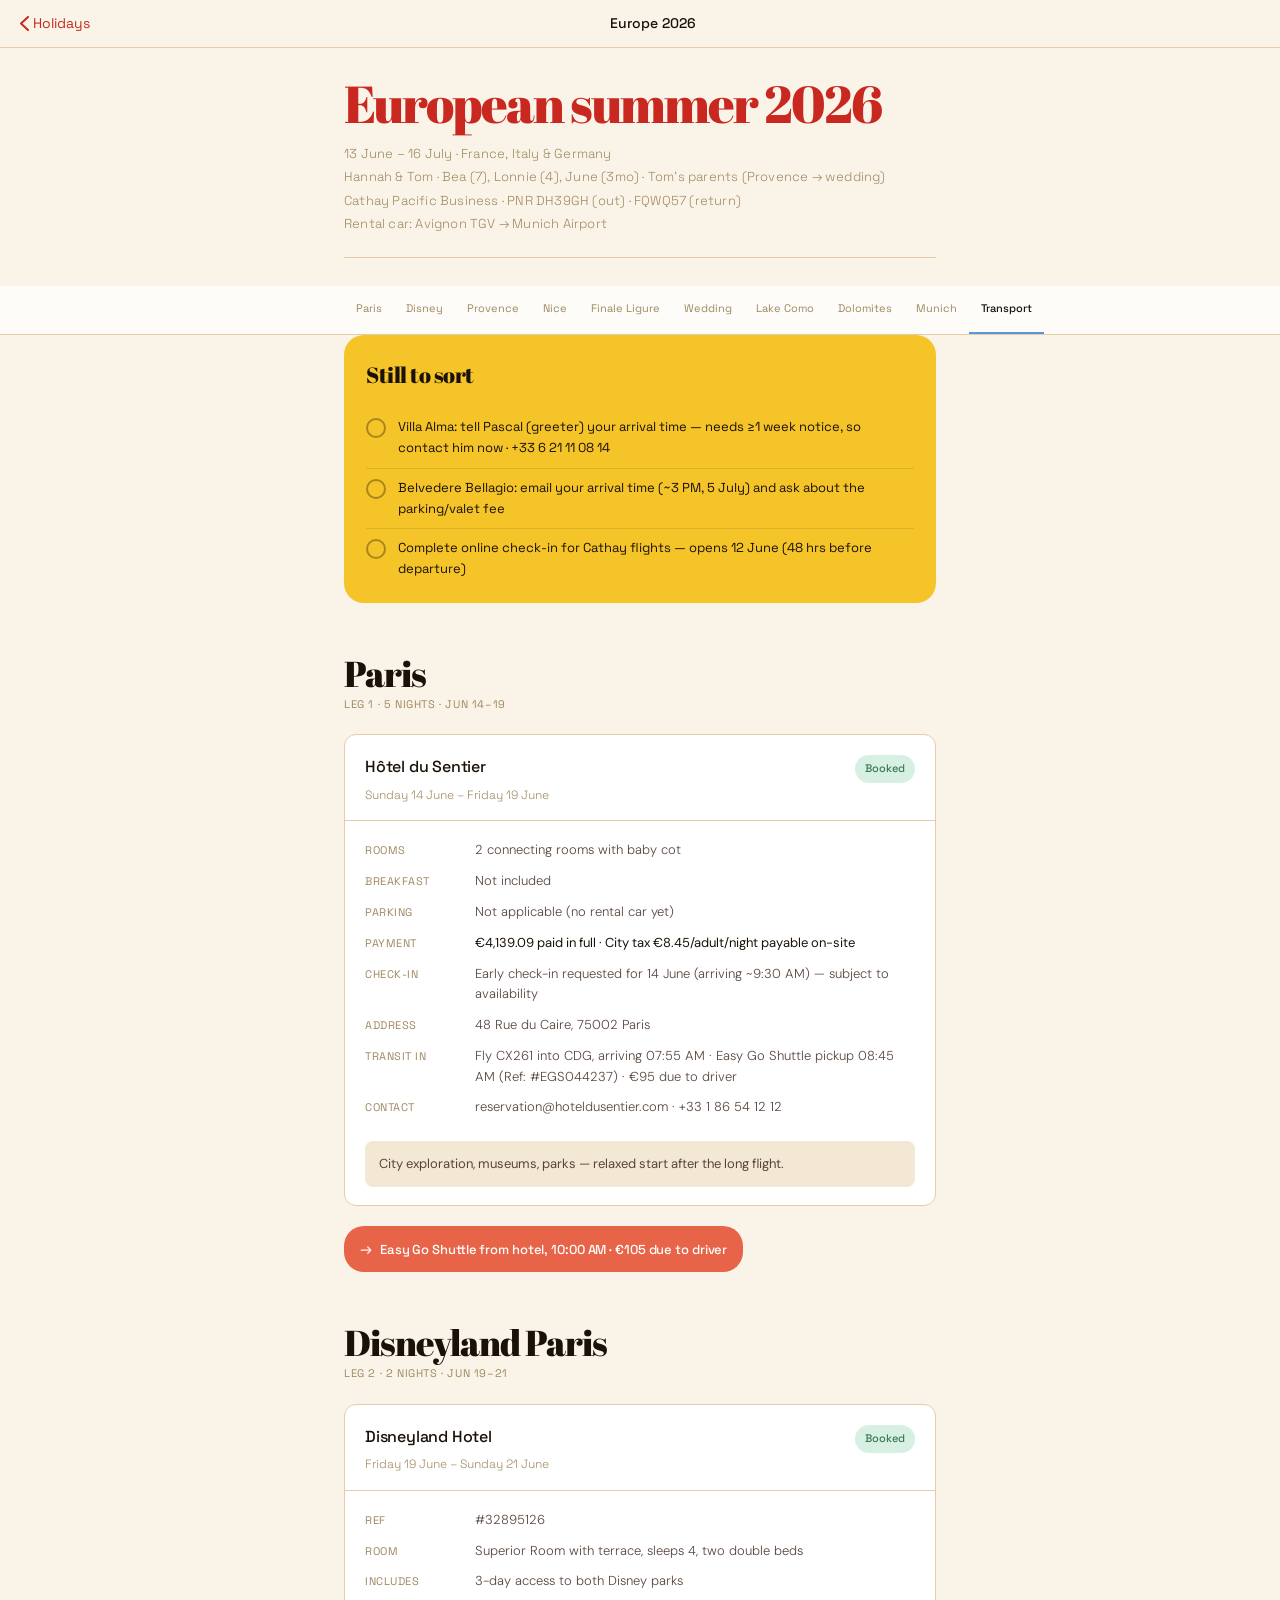
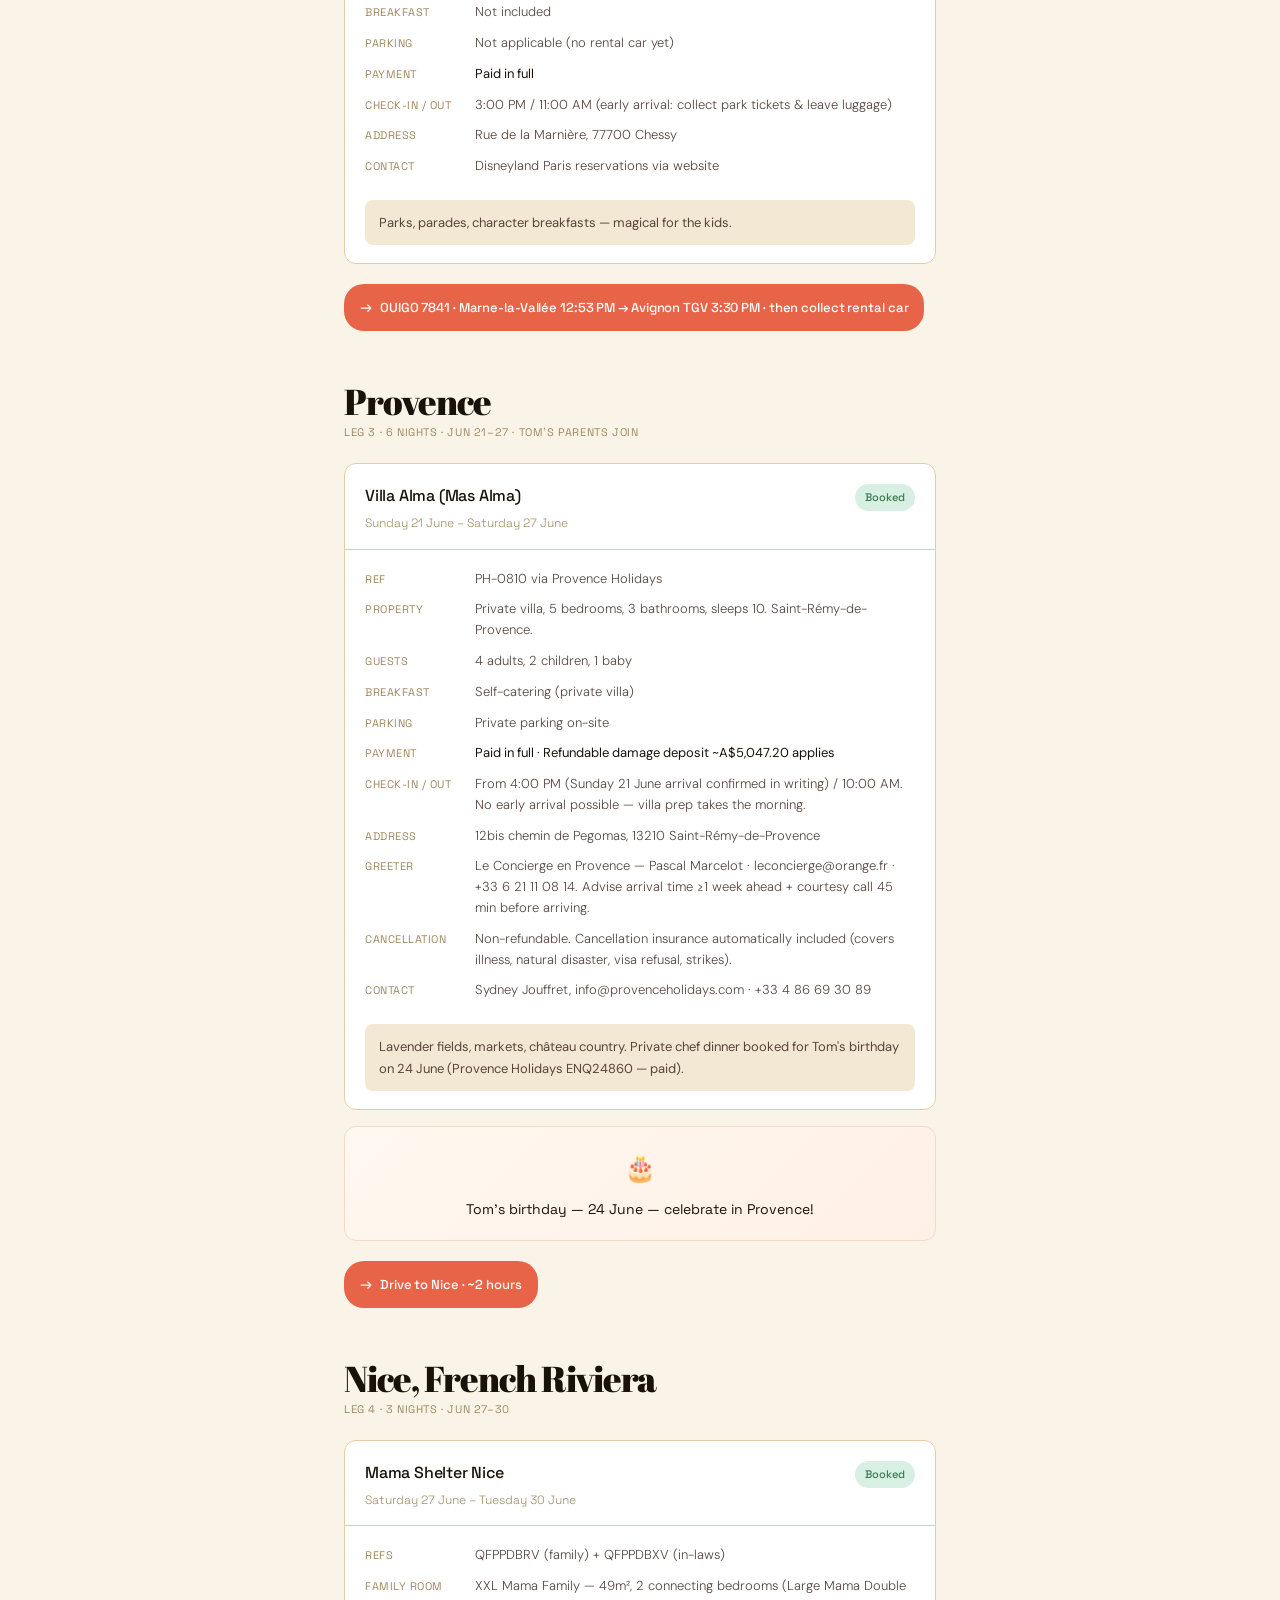
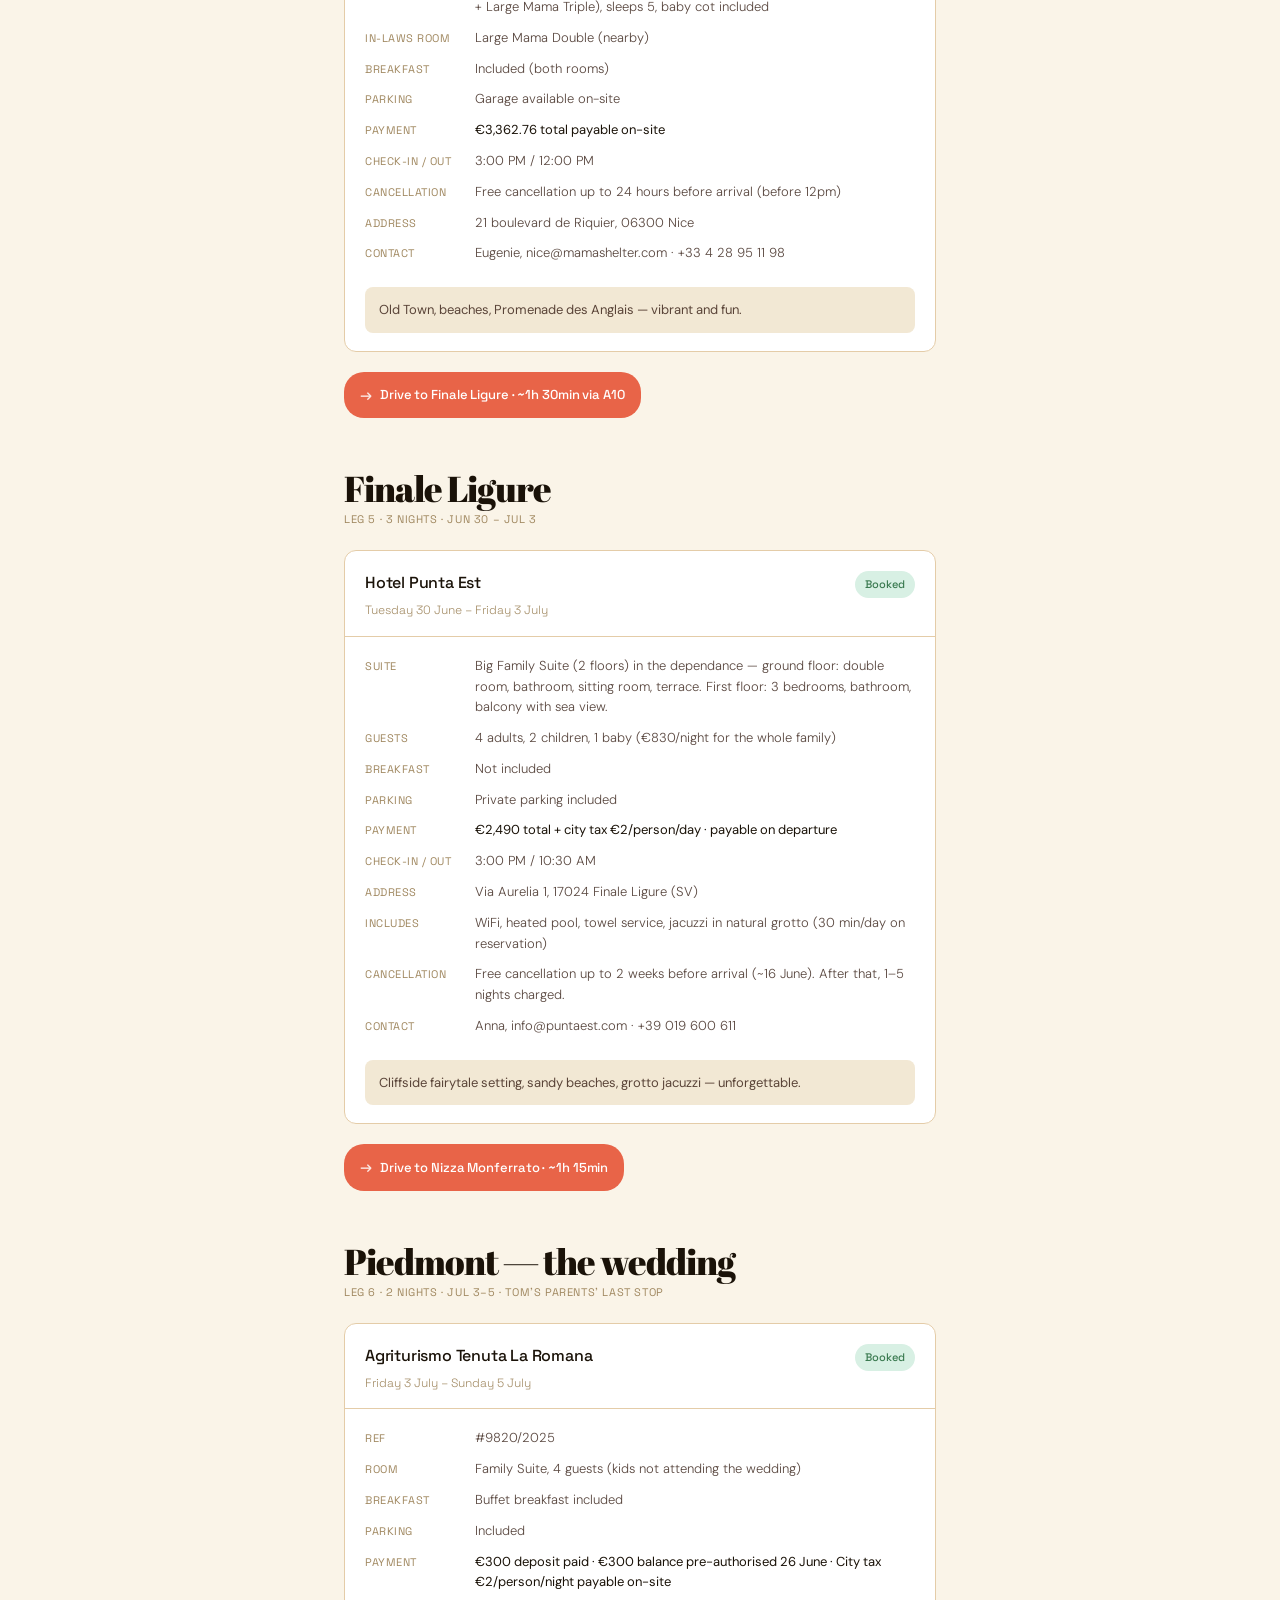
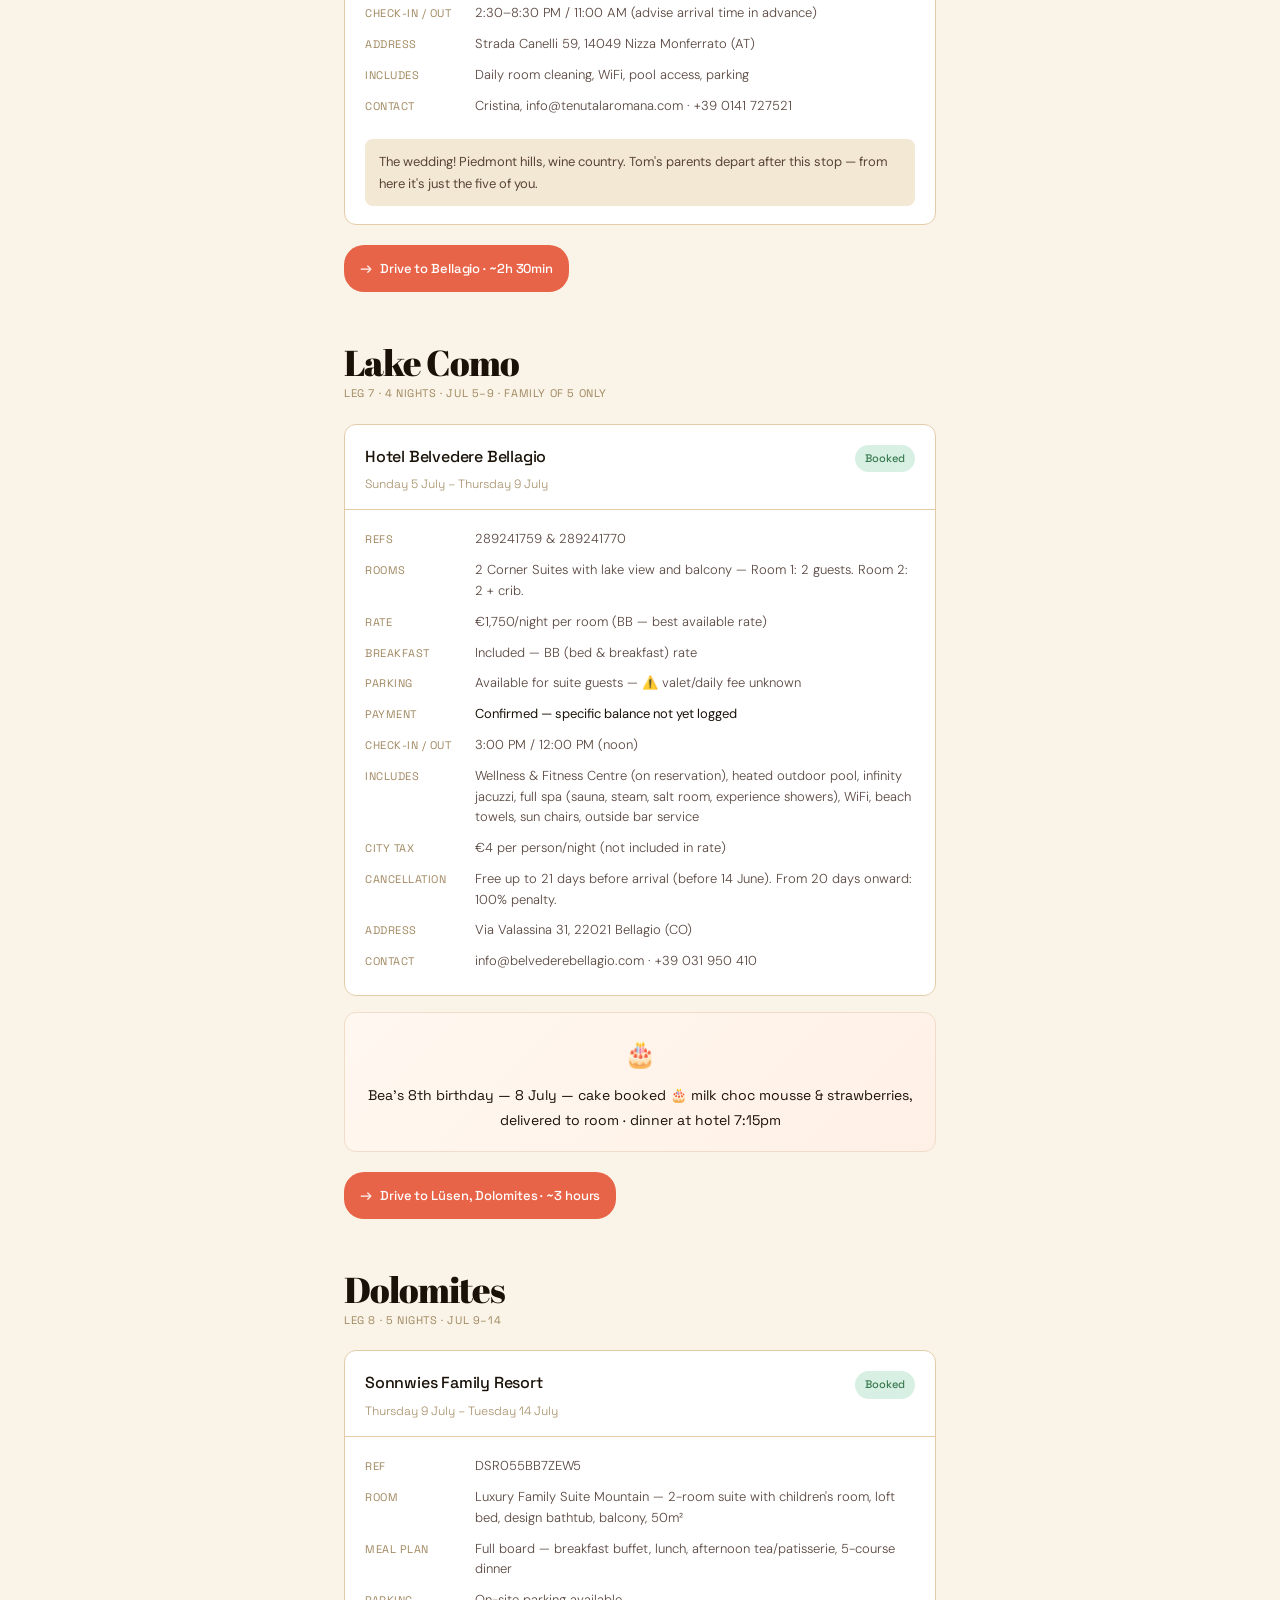
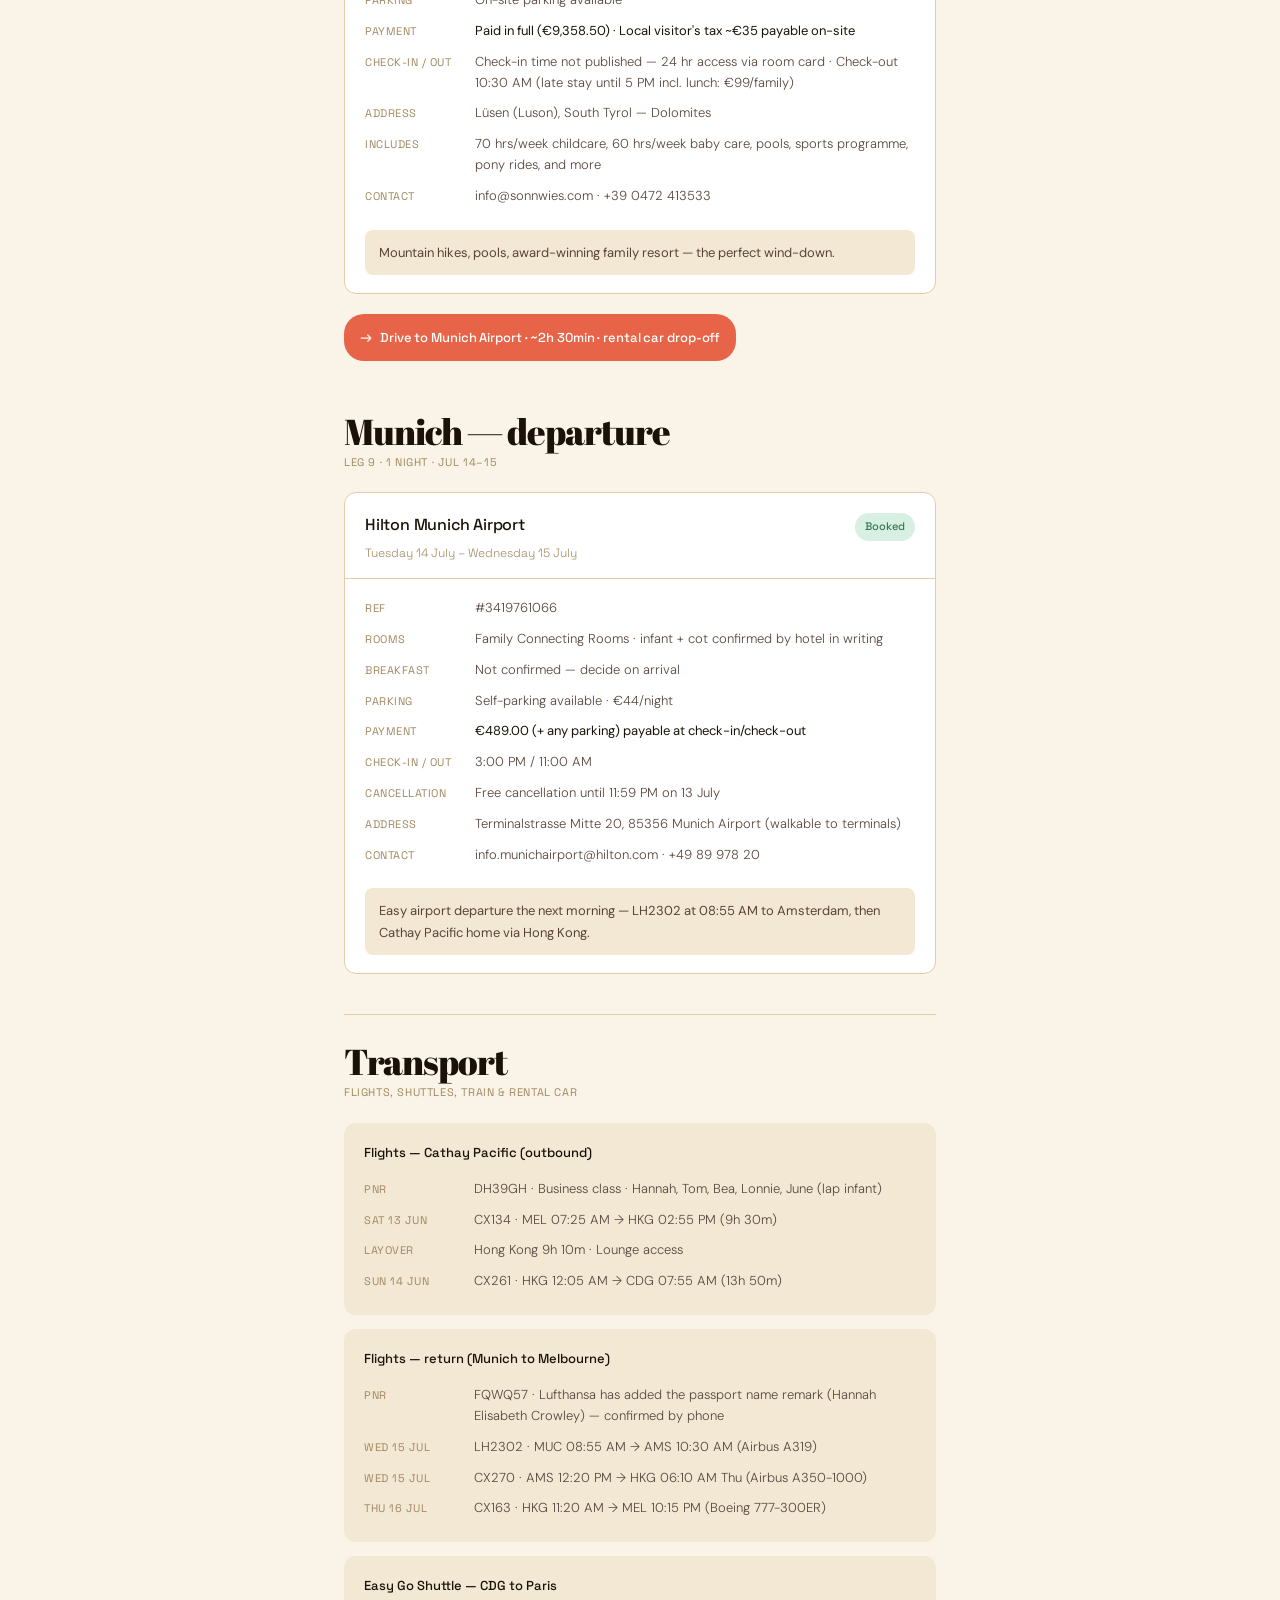
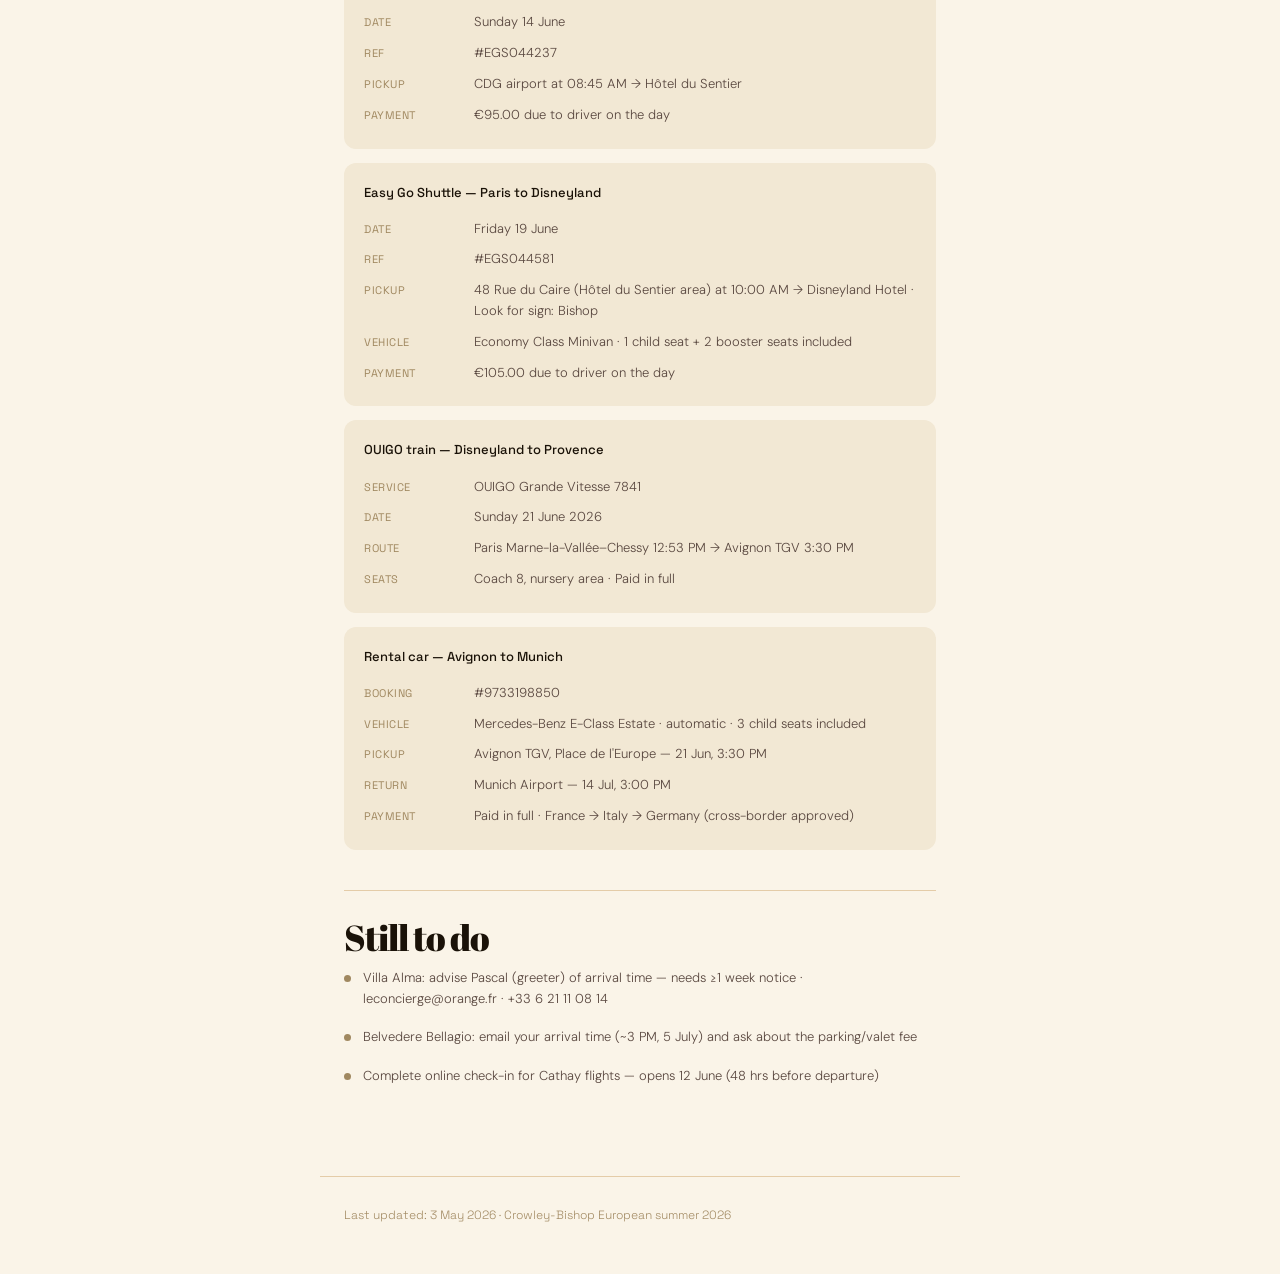
==== commit eb63d79b: "Add files via upload" ====
--- a/europe-2026.html
+++ b/europe-2026.html
@@ -406,29 +406,17 @@
   <!-- TOP CHECKLIST -->
   <div class="checklist-card">
     <div class="checklist-card-title">Still to sort</div>
-    <div class="check-item" data-id="c1">
+    <div class="check-item" data-id="c7">
       <div class="check-box"></div>
-      <span class="check-label">June: add lap infant to Cathay booking (PNR DH39GH) once passport is available</span>
-    </div>
-    <div class="check-item" data-id="c2">
-      <div class="check-box"></div>
-      <span class="check-label">Mama Shelter Nice: confirm parking garage can fit the E-Class Estate wagon</span>
+      <span class="check-label">Villa Alma: tell Pascal (greeter) your arrival time — needs ≥1 week notice, so contact him now · +33 6 21 11 08 14</span>
     </div>
     <div class="check-item" data-id="c3">
       <div class="check-box"></div>
-      <span class="check-label">Hotel Belvedere Bellagio: confirm breakfast inclusion and parking/valet fee</span>
-    </div>
-    <div class="check-item" data-id="c4">
-      <div class="check-box"></div>
-      <span class="check-label">Hilton Munich Airport: confirm breakfast inclusion</span>
+      <span class="check-label">Belvedere Bellagio: email your arrival time (~3 PM, 5 July) and ask about the parking/valet fee</span>
     </div>
     <div class="check-item" data-id="c5">
       <div class="check-box"></div>
-      <span class="check-label">Tom's birthday: plan celebration for 24 June in Provence</span>
-    </div>
-    <div class="check-item" data-id="c6">
-      <div class="check-box"></div>
-      <span class="check-label">Bea's birthday: plan celebration for 8 July at Lake Como</span>
+      <span class="check-label">Complete online check-in for Cathay flights — opens 12 June (48 hrs before departure)</span>
     </div>
   </div>
 
@@ -451,6 +439,8 @@
       <div class="detail-row"><span class="detail-label">Breakfast</span><span class="detail-value">Not included</span></div>
       <div class="detail-row"><span class="detail-label">Parking</span><span class="detail-value">Not applicable (no rental car yet)</span></div>
       <div class="detail-row"><span class="detail-label">Payment</span><span class="detail-value highlight">€4,139.09 paid in full · City tax €8.45/adult/night payable on-site</span></div>
+      <div class="detail-row"><span class="detail-label">Check-in</span><span class="detail-value">Early check-in requested for 14 June (arriving ~9:30 AM) — subject to availability</span></div>
+      <div class="detail-row"><span class="detail-label">Address</span><span class="detail-value">48 Rue du Caire, 75002 Paris</span></div>
       <div class="detail-row"><span class="detail-label">Transit in</span><span class="detail-value">Fly CX261 into CDG, arriving 07:55 AM · Easy Go Shuttle pickup 08:45 AM (Ref: #EGS044237) · €95 due to driver</span></div>
       <div class="detail-row"><span class="detail-label">Contact</span><span class="detail-value">reservation@hoteldusentier.com · +33 1 86 54 12 12</span></div>
     </div>
@@ -483,7 +473,8 @@
       <div class="detail-row"><span class="detail-label">Breakfast</span><span class="detail-value">Not included</span></div>
       <div class="detail-row"><span class="detail-label">Parking</span><span class="detail-value">Not applicable (no rental car yet)</span></div>
       <div class="detail-row"><span class="detail-label">Payment</span><span class="detail-value highlight">Paid in full</span></div>
-      <div class="detail-row"><span class="detail-label">Check-out</span><span class="detail-value">11:00 AM (left luggage available)</span></div>
+      <div class="detail-row"><span class="detail-label">Check-in / out</span><span class="detail-value">3:00 PM / 11:00 AM (early arrival: collect park tickets &amp; leave luggage)</span></div>
+      <div class="detail-row"><span class="detail-label">Address</span><span class="detail-value">Rue de la Marnière, 77700 Chessy</span></div>
       <div class="detail-row"><span class="detail-label">Contact</span><span class="detail-value">Disneyland Paris reservations via website</span></div>
     </div>
     <div class="card-note">Parks, parades, character breakfasts — magical for the kids.</div>
@@ -515,11 +506,13 @@
       <div class="detail-row"><span class="detail-label">Breakfast</span><span class="detail-value">Self-catering (private villa)</span></div>
       <div class="detail-row"><span class="detail-label">Parking</span><span class="detail-value">Private parking on-site</span></div>
       <div class="detail-row"><span class="detail-label">Payment</span><span class="detail-value highlight">Paid in full · Refundable damage deposit ~A$5,047.20 applies</span></div>
-      <div class="detail-row"><span class="detail-label">Check-in</span><span class="detail-value">Sunday 21 June (confirmed with owner)</span></div>
+      <div class="detail-row"><span class="detail-label">Check-in / out</span><span class="detail-value">From 4:00 PM (Sunday 21 June arrival confirmed in writing) / 10:00 AM. No early arrival possible — villa prep takes the morning.</span></div>
+      <div class="detail-row"><span class="detail-label">Address</span><span class="detail-value">12bis chemin de Pegomas, 13210 Saint-Rémy-de-Provence</span></div>
+      <div class="detail-row"><span class="detail-label">Greeter</span><span class="detail-value">Le Concierge en Provence — Pascal Marcelot · leconcierge@orange.fr · +33 6 21 11 08 14. Advise arrival time ≥1 week ahead + courtesy call 45 min before arriving.</span></div>
       <div class="detail-row"><span class="detail-label">Cancellation</span><span class="detail-value">Non-refundable. Cancellation insurance automatically included (covers illness, natural disaster, visa refusal, strikes).</span></div>
       <div class="detail-row"><span class="detail-label">Contact</span><span class="detail-value">Sydney Jouffret, info@provenceholidays.com · +33 4 86 69 30 89</span></div>
     </div>
-    <div class="card-note">Lavender fields, markets, château country — relaxed pace for the whole family.</div>
+    <div class="card-note">Lavender fields, markets, château country. Private chef dinner booked for Tom's birthday on 24 June (Provence Holidays ENQ24860 — paid).</div>
   </div>
 
   <div class="birthday-callout">
@@ -551,7 +544,7 @@
       <div class="detail-row"><span class="detail-label">Family room</span><span class="detail-value">XXL Mama Family — 49m², 2 connecting bedrooms (Large Mama Double + Large Mama Triple), sleeps 5, baby cot included</span></div>
       <div class="detail-row"><span class="detail-label">In-laws room</span><span class="detail-value">Large Mama Double (nearby)</span></div>
       <div class="detail-row"><span class="detail-label">Breakfast</span><span class="detail-value">Included (both rooms)</span></div>
-      <div class="detail-row"><span class="detail-label">Parking</span><span class="detail-value">Garage available — ⚠️ confirm it fits the E-Class Estate wagon</span></div>
+      <div class="detail-row"><span class="detail-label">Parking</span><span class="detail-value">Garage available on-site</span></div>
       <div class="detail-row"><span class="detail-label">Payment</span><span class="detail-value highlight">€3,362.76 total payable on-site</span></div>
       <div class="detail-row"><span class="detail-label">Check-in / out</span><span class="detail-value">3:00 PM / 12:00 PM</span></div>
       <div class="detail-row"><span class="detail-label">Cancellation</span><span class="detail-value">Free cancellation up to 24 hours before arrival (before 12pm)</span></div>
@@ -586,6 +579,8 @@
       <div class="detail-row"><span class="detail-label">Breakfast</span><span class="detail-value">Not included</span></div>
       <div class="detail-row"><span class="detail-label">Parking</span><span class="detail-value">Private parking included</span></div>
       <div class="detail-row"><span class="detail-label">Payment</span><span class="detail-value highlight">€2,490 total + city tax €2/person/day · payable on departure</span></div>
+      <div class="detail-row"><span class="detail-label">Check-in / out</span><span class="detail-value">3:00 PM / 10:30 AM</span></div>
+      <div class="detail-row"><span class="detail-label">Address</span><span class="detail-value">Via Aurelia 1, 17024 Finale Ligure (SV)</span></div>
       <div class="detail-row"><span class="detail-label">Includes</span><span class="detail-value">WiFi, heated pool, towel service, jacuzzi in natural grotto (30 min/day on reservation)</span></div>
       <div class="detail-row"><span class="detail-label">Cancellation</span><span class="detail-value">Free cancellation up to 2 weeks before arrival (~16 June). After that, 1–5 nights charged.</span></div>
       <div class="detail-row"><span class="detail-label">Contact</span><span class="detail-value">Anna, info@puntaest.com · +39 019 600 611</span></div>
@@ -618,6 +613,8 @@
       <div class="detail-row"><span class="detail-label">Breakfast</span><span class="detail-value">Buffet breakfast included</span></div>
       <div class="detail-row"><span class="detail-label">Parking</span><span class="detail-value">Included</span></div>
       <div class="detail-row"><span class="detail-label">Payment</span><span class="detail-value highlight">€300 deposit paid · €300 balance pre-authorised 26 June · City tax €2/person/night payable on-site</span></div>
+      <div class="detail-row"><span class="detail-label">Check-in / out</span><span class="detail-value">2:30–8:30 PM / 11:00 AM (advise arrival time in advance)</span></div>
+      <div class="detail-row"><span class="detail-label">Address</span><span class="detail-value">Strada Canelli 59, 14049 Nizza Monferrato (AT)</span></div>
       <div class="detail-row"><span class="detail-label">Includes</span><span class="detail-value">Daily room cleaning, WiFi, pool access, parking</span></div>
       <div class="detail-row"><span class="detail-label">Contact</span><span class="detail-value">Cristina, info@tenutalaromana.com · +39 0141 727521</span></div>
     </div>
@@ -647,20 +644,21 @@
       <div class="detail-row"><span class="detail-label">Refs</span><span class="detail-value">289241759 &amp; 289241770</span></div>
       <div class="detail-row"><span class="detail-label">Rooms</span><span class="detail-value">2 Corner Suites with lake view and balcony — Room 1: 2 guests. Room 2: 2 + crib.</span></div>
       <div class="detail-row"><span class="detail-label">Rate</span><span class="detail-value">€1,750/night per room (BB — best available rate)</span></div>
-      <div class="detail-row"><span class="detail-label">Breakfast</span><span class="detail-value">⚠️ Not explicitly confirmed — check booking</span></div>
+      <div class="detail-row"><span class="detail-label">Breakfast</span><span class="detail-value">Included — BB (bed &amp; breakfast) rate</span></div>
       <div class="detail-row"><span class="detail-label">Parking</span><span class="detail-value">Available for suite guests — ⚠️ valet/daily fee unknown</span></div>
       <div class="detail-row"><span class="detail-label">Payment</span><span class="detail-value highlight">Confirmed — specific balance not yet logged</span></div>
       <div class="detail-row"><span class="detail-label">Check-in / out</span><span class="detail-value">3:00 PM / 12:00 PM (noon)</span></div>
       <div class="detail-row"><span class="detail-label">Includes</span><span class="detail-value">Wellness &amp; Fitness Centre (on reservation), heated outdoor pool, infinity jacuzzi, full spa (sauna, steam, salt room, experience showers), WiFi, beach towels, sun chairs, outside bar service</span></div>
       <div class="detail-row"><span class="detail-label">City tax</span><span class="detail-value">€4 per person/night (not included in rate)</span></div>
       <div class="detail-row"><span class="detail-label">Cancellation</span><span class="detail-value">Free up to 21 days before arrival (before 14 June). From 20 days onward: 100% penalty.</span></div>
-      <div class="detail-row"><span class="detail-label">Contact</span><span class="detail-value">info@belvederebellagio.com</span></div>
+      <div class="detail-row"><span class="detail-label">Address</span><span class="detail-value">Via Valassina 31, 22021 Bellagio (CO)</span></div>
+      <div class="detail-row"><span class="detail-label">Contact</span><span class="detail-value">info@belvederebellagio.com · +39 031 950 410</span></div>
     </div>
   </div>
 
   <div class="birthday-callout">
     <div class="emoji">🎂</div>
-    <div class="text">Bea's 8th birthday — 8 July — right here at Lake Como</div>
+    <div class="text">Bea's 8th birthday — 8 July — cake booked 🎂 milk choc mousse &amp; strawberries, delivered to room · dinner at hotel 7:15pm</div>
   </div>
 
   <div class="transit">
@@ -688,6 +686,8 @@
       <div class="detail-row"><span class="detail-label">Meal plan</span><span class="detail-value">Full board — breakfast buffet, lunch, afternoon tea/patisserie, 5-course dinner</span></div>
       <div class="detail-row"><span class="detail-label">Parking</span><span class="detail-value">On-site parking available</span></div>
       <div class="detail-row"><span class="detail-label">Payment</span><span class="detail-value highlight">Paid in full (€9,358.50) · Local visitor's tax ~€35 payable on-site</span></div>
+      <div class="detail-row"><span class="detail-label">Check-in / out</span><span class="detail-value">Check-in time not published — 24 hr access via room card · Check-out 10:30 AM (late stay until 5 PM incl. lunch: €99/family)</span></div>
+      <div class="detail-row"><span class="detail-label">Address</span><span class="detail-value">Lüsen (Luson), South Tyrol — Dolomites</span></div>
       <div class="detail-row"><span class="detail-label">Includes</span><span class="detail-value">70 hrs/week childcare, 60 hrs/week baby care, pools, sports programme, pony rides, and more</span></div>
       <div class="detail-row"><span class="detail-label">Contact</span><span class="detail-value">info@sonnwies.com · +39 0472 413533</span></div>
     </div>
@@ -715,11 +715,13 @@
     </div>
     <div class="card-body">
       <div class="detail-row"><span class="detail-label">Ref</span><span class="detail-value">#3419761066</span></div>
-      <div class="detail-row"><span class="detail-label">Rooms</span><span class="detail-value">Family Connecting Rooms with infant cot</span></div>
-      <div class="detail-row"><span class="detail-label">Breakfast</span><span class="detail-value">⚠️ Not explicitly confirmed — check booking</span></div>
+      <div class="detail-row"><span class="detail-label">Rooms</span><span class="detail-value">Family Connecting Rooms · infant + cot confirmed by hotel in writing</span></div>
+      <div class="detail-row"><span class="detail-label">Breakfast</span><span class="detail-value">Not confirmed — decide on arrival</span></div>
       <div class="detail-row"><span class="detail-label">Parking</span><span class="detail-value">Self-parking available · €44/night</span></div>
       <div class="detail-row"><span class="detail-label">Payment</span><span class="detail-value highlight">€489.00 (+ any parking) payable at check-in/check-out</span></div>
+      <div class="detail-row"><span class="detail-label">Check-in / out</span><span class="detail-value">3:00 PM / 11:00 AM</span></div>
       <div class="detail-row"><span class="detail-label">Cancellation</span><span class="detail-value">Free cancellation until 11:59 PM on 13 July</span></div>
+      <div class="detail-row"><span class="detail-label">Address</span><span class="detail-value">Terminalstrasse Mitte 20, 85356 Munich Airport (walkable to terminals)</span></div>
       <div class="detail-row"><span class="detail-label">Contact</span><span class="detail-value">info.munichairport@hilton.com · +49 89 978 20</span></div>
     </div>
     <div class="card-note">Easy airport departure the next morning — LH2302 at 08:55 AM to Amsterdam, then Cathay Pacific home via Hong Kong.</div>
@@ -740,7 +742,7 @@
 
     <div class="info-card">
       <div class="info-card-title">Flights — return (Munich to Melbourne)</div>
-      <div class="detail-row"><span class="detail-label">PNR</span><span class="detail-value">FQWQ57 · Note: OSI/SSR remark requested with Lufthansa for full passport name (Hannah Elisabeth Crowley)</span></div>
+      <div class="detail-row"><span class="detail-label">PNR</span><span class="detail-value">FQWQ57 · Lufthansa has added the passport name remark (Hannah Elisabeth Crowley) — confirmed by phone</span></div>
       <div class="detail-row"><span class="detail-label">Wed 15 Jul</span><span class="detail-value">LH2302 · MUC 08:55 AM → AMS 10:30 AM (Airbus A319)</span></div>
       <div class="detail-row"><span class="detail-label">Wed 15 Jul</span><span class="detail-value">CX270 · AMS 12:20 PM → HKG 06:10 AM Thu (Airbus A350-1000)</span></div>
       <div class="detail-row"><span class="detail-label">Thu 16 Jul</span><span class="detail-value">CX163 · HKG 11:20 AM → MEL 10:15 PM (Boeing 777-300ER)</span></div>
@@ -757,7 +759,9 @@
     <div class="info-card">
       <div class="info-card-title">Easy Go Shuttle — Paris to Disneyland</div>
       <div class="detail-row"><span class="detail-label">Date</span><span class="detail-value">Friday 19 June</span></div>
-      <div class="detail-row"><span class="detail-label">Pickup</span><span class="detail-value">Hôtel du Sentier at 10:00 AM → Disneyland Hotel</span></div>
+      <div class="detail-row"><span class="detail-label">Ref</span><span class="detail-value">#EGS044581</span></div>
+      <div class="detail-row"><span class="detail-label">Pickup</span><span class="detail-value">48 Rue du Caire (Hôtel du Sentier area) at 10:00 AM → Disneyland Hotel · Look for sign: Bishop</span></div>
+      <div class="detail-row"><span class="detail-label">Vehicle</span><span class="detail-value">Economy Class Minivan · 1 child seat + 2 booster seats included</span></div>
       <div class="detail-row"><span class="detail-label">Payment</span><span class="detail-value">€105.00 due to driver on the day</span></div>
     </div>
 
@@ -784,27 +788,15 @@
     <h2 class="section-heading" style="margin-top:0">Still to do</h2>
     <div class="todo-item">
       <div class="todo-dot"></div>
-      <div class="todo-text">June: add lap infant to Cathay booking (PNR DH39GH) once passport is available</div>
+      <div class="todo-text">Villa Alma: advise Pascal (greeter) of arrival time — needs ≥1 week notice · leconcierge@orange.fr · +33 6 21 11 08 14</div>
     </div>
     <div class="todo-item">
       <div class="todo-dot"></div>
-      <div class="todo-text">Mama Shelter Nice: confirm parking garage can accommodate the E-Class Estate wagon</div>
+      <div class="todo-text">Belvedere Bellagio: email your arrival time (~3 PM, 5 July) and ask about the parking/valet fee</div>
     </div>
     <div class="todo-item">
       <div class="todo-dot"></div>
-      <div class="todo-text">Hotel Belvedere Bellagio: confirm breakfast inclusion and parking/valet fee</div>
-    </div>
-    <div class="todo-item">
-      <div class="todo-dot"></div>
-      <div class="todo-text">Hilton Munich Airport: confirm breakfast inclusion</div>
-    </div>
-    <div class="todo-item">
-      <div class="todo-dot"></div>
-      <div class="todo-text">Tom's birthday: plan celebration for 24 June in Provence</div>
-    </div>
-    <div class="todo-item">
-      <div class="todo-dot"></div>
-      <div class="todo-text">Bea's birthday: plan celebration for 8 July at Lake Como</div>
+      <div class="todo-text">Complete online check-in for Cathay flights — opens 12 June (48 hrs before departure)</div>
     </div>
   </div>
 
